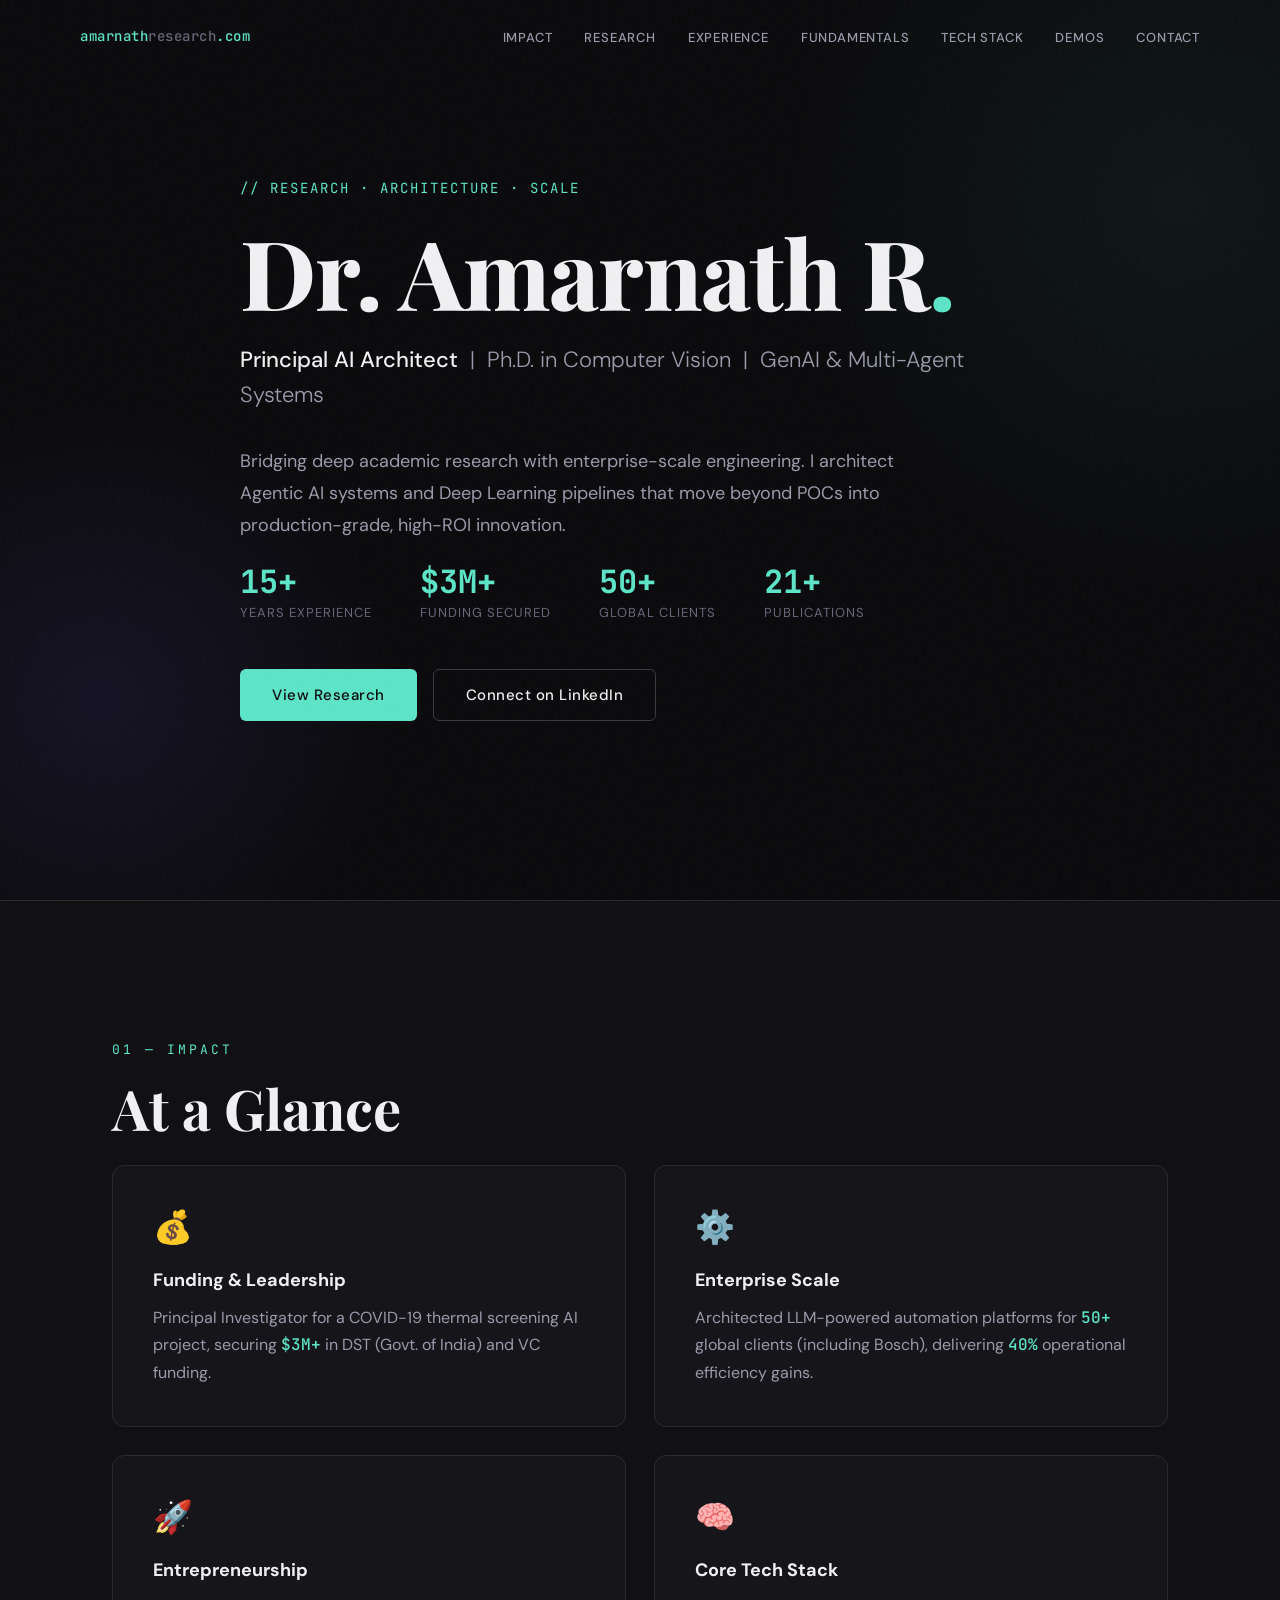
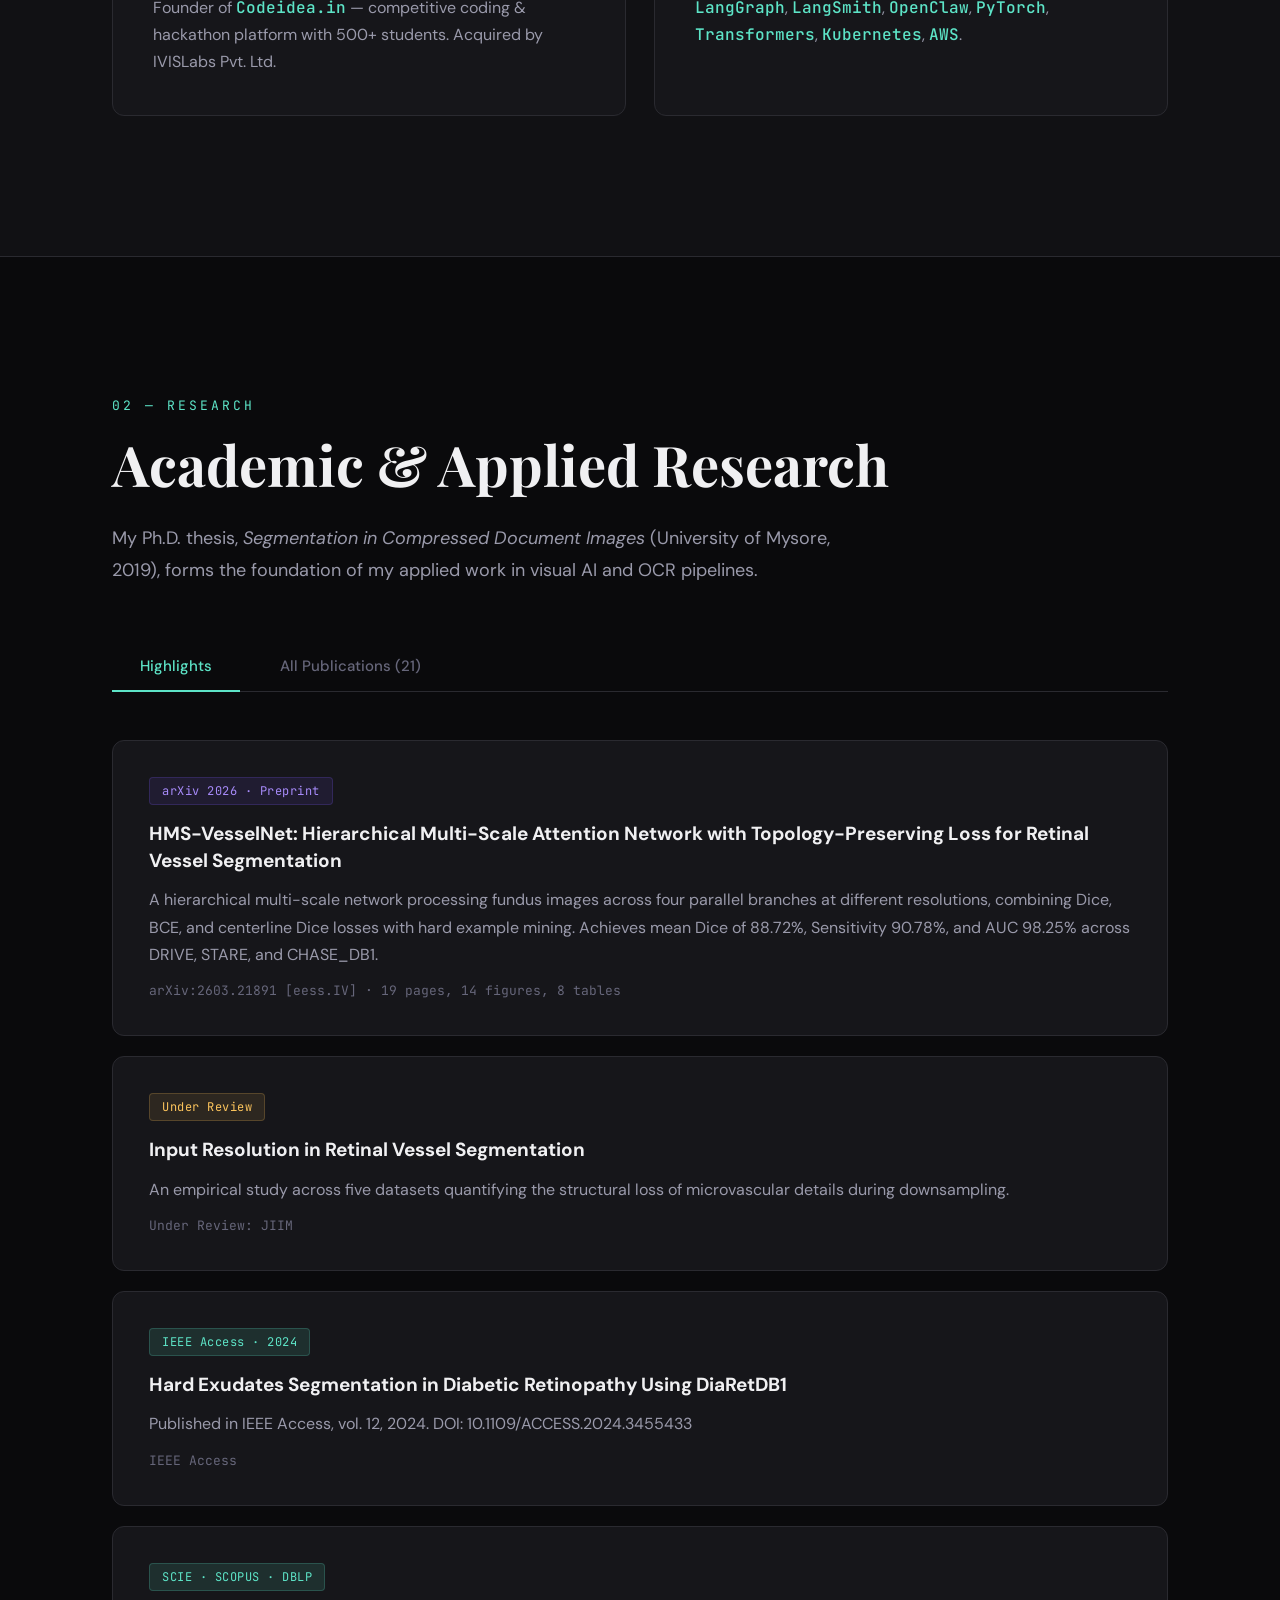
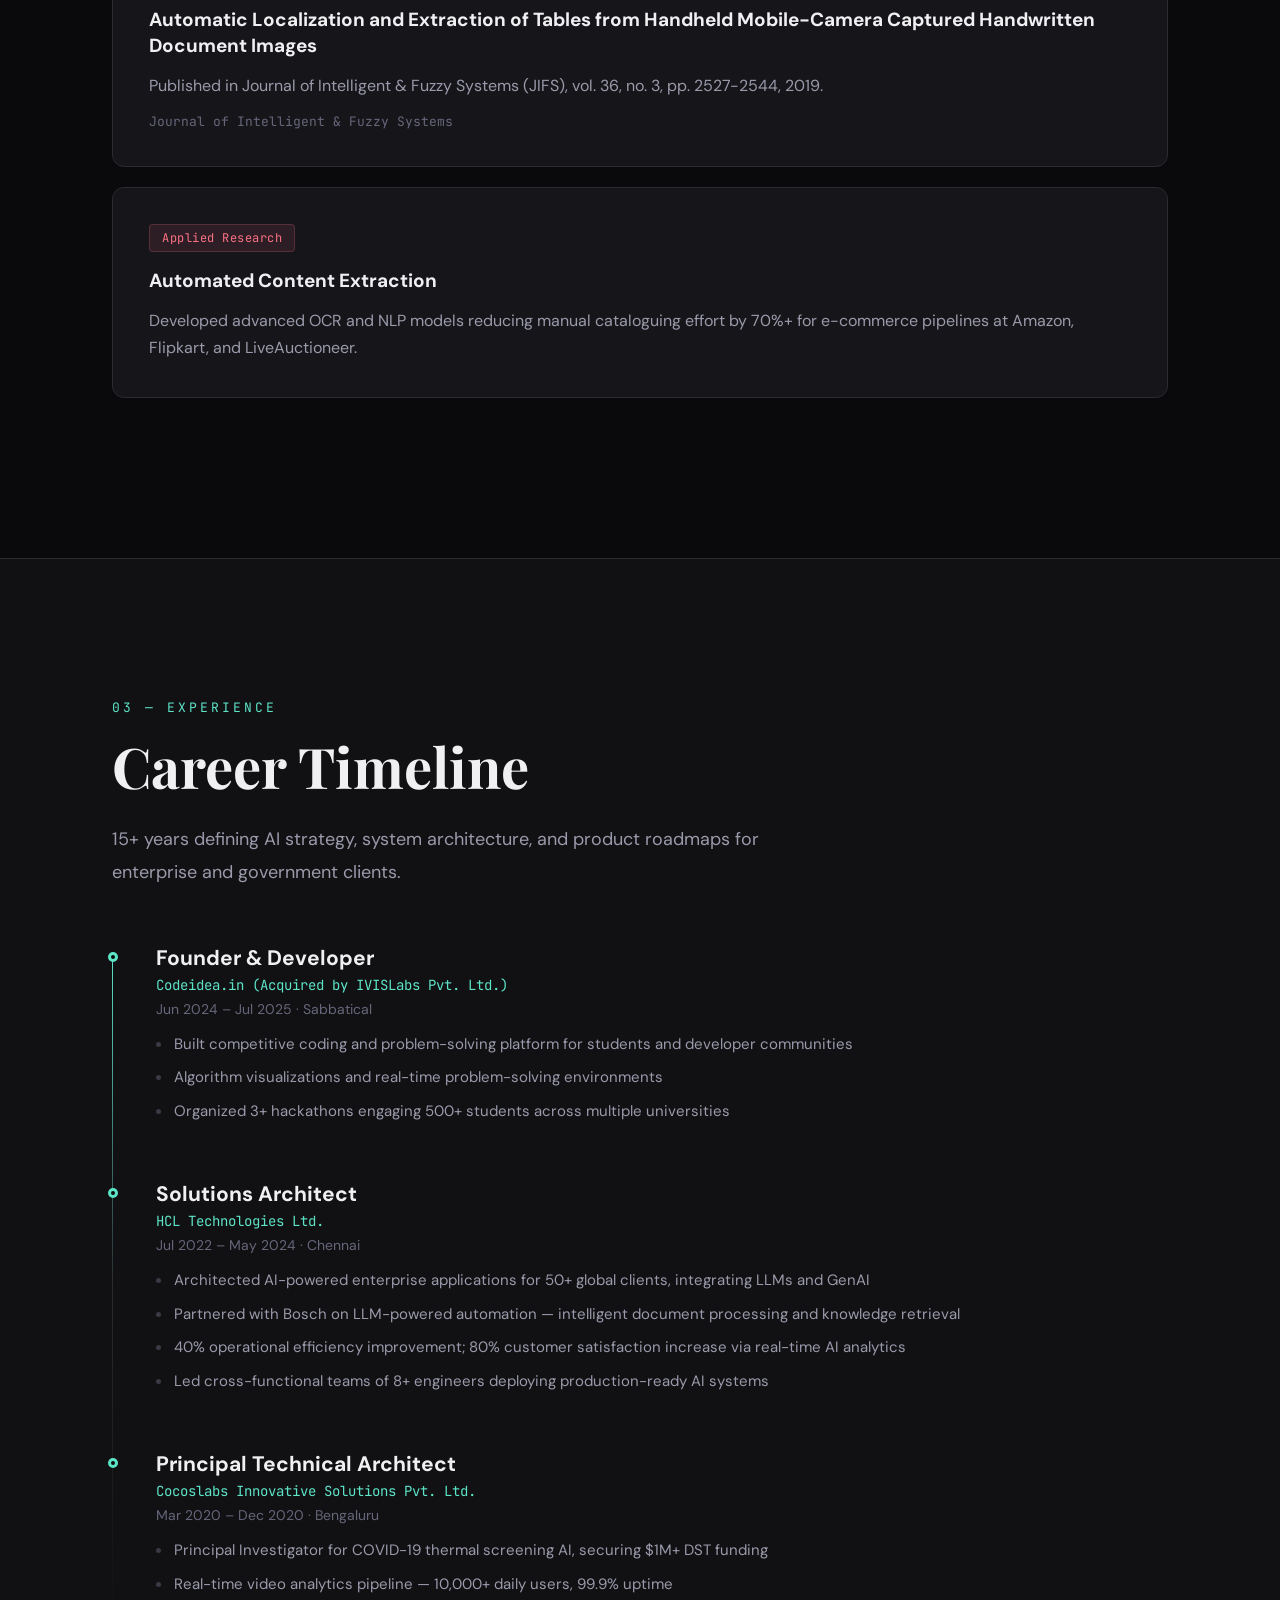
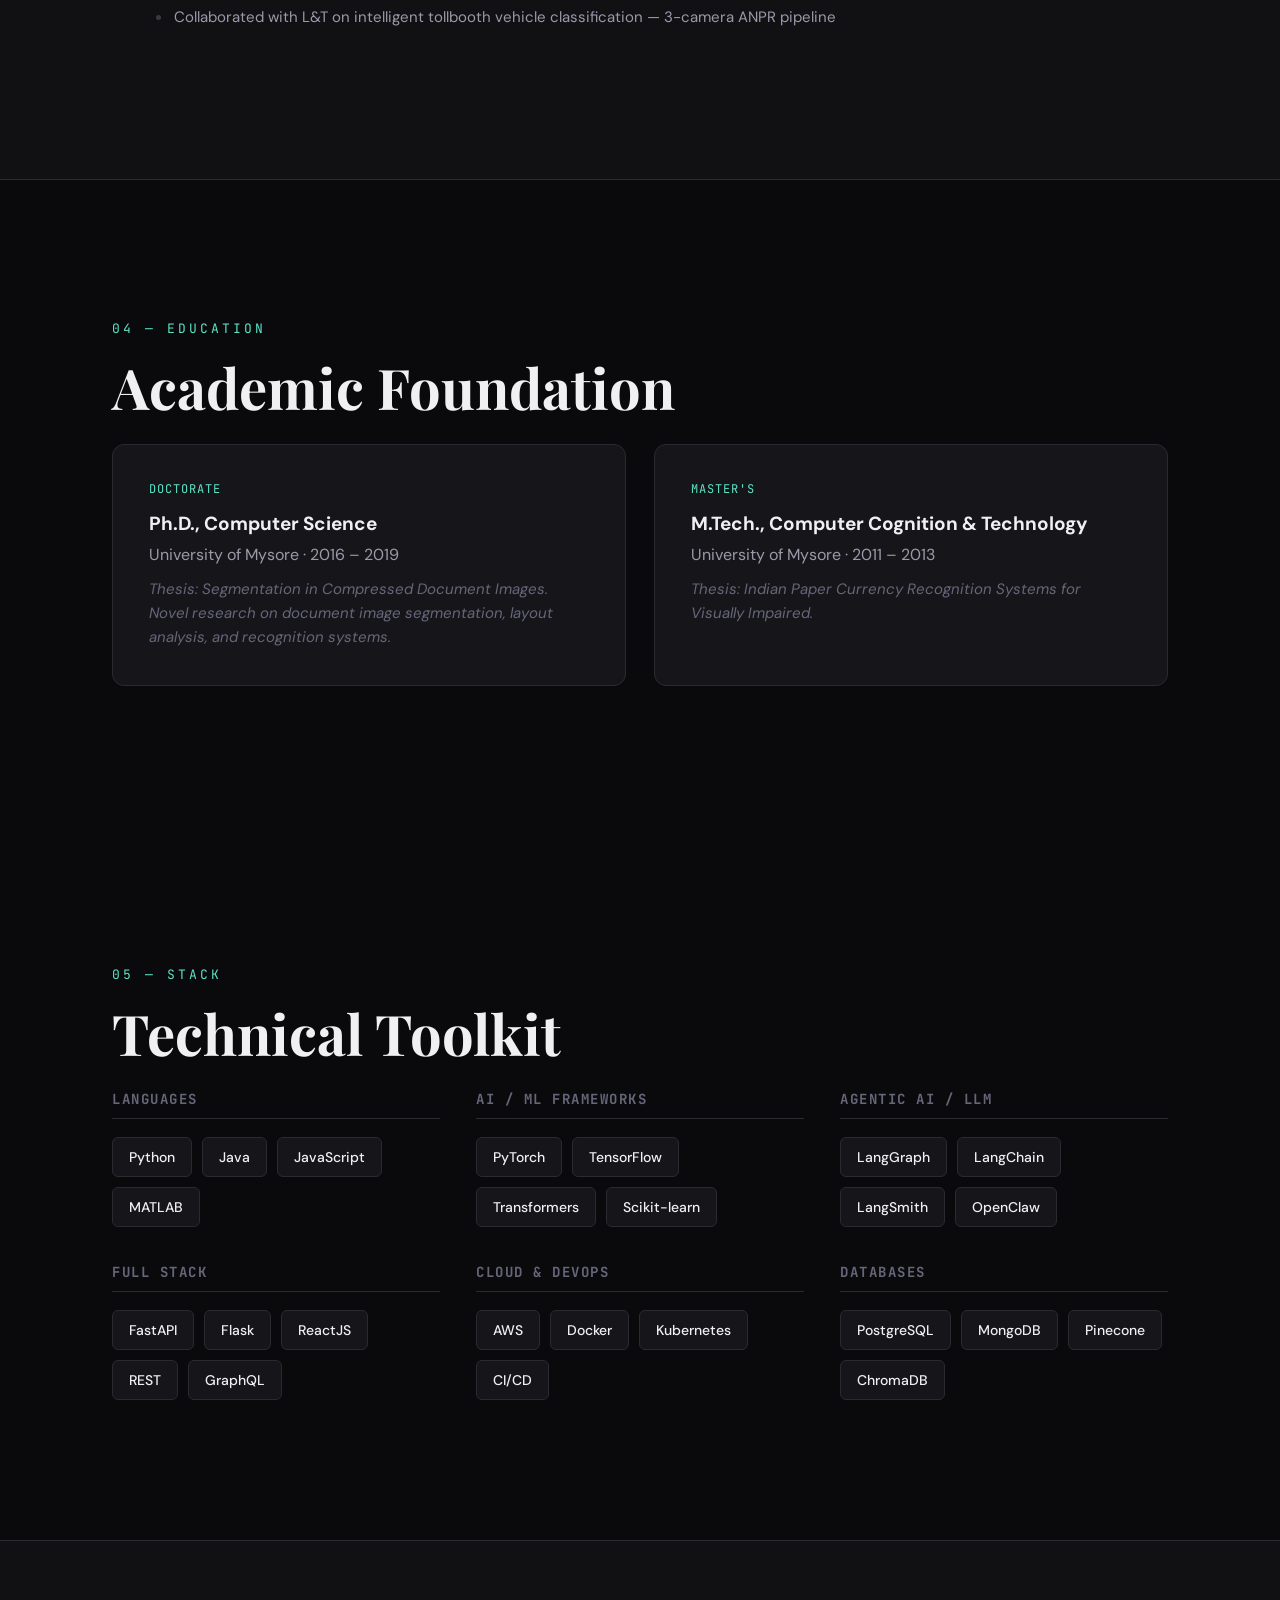
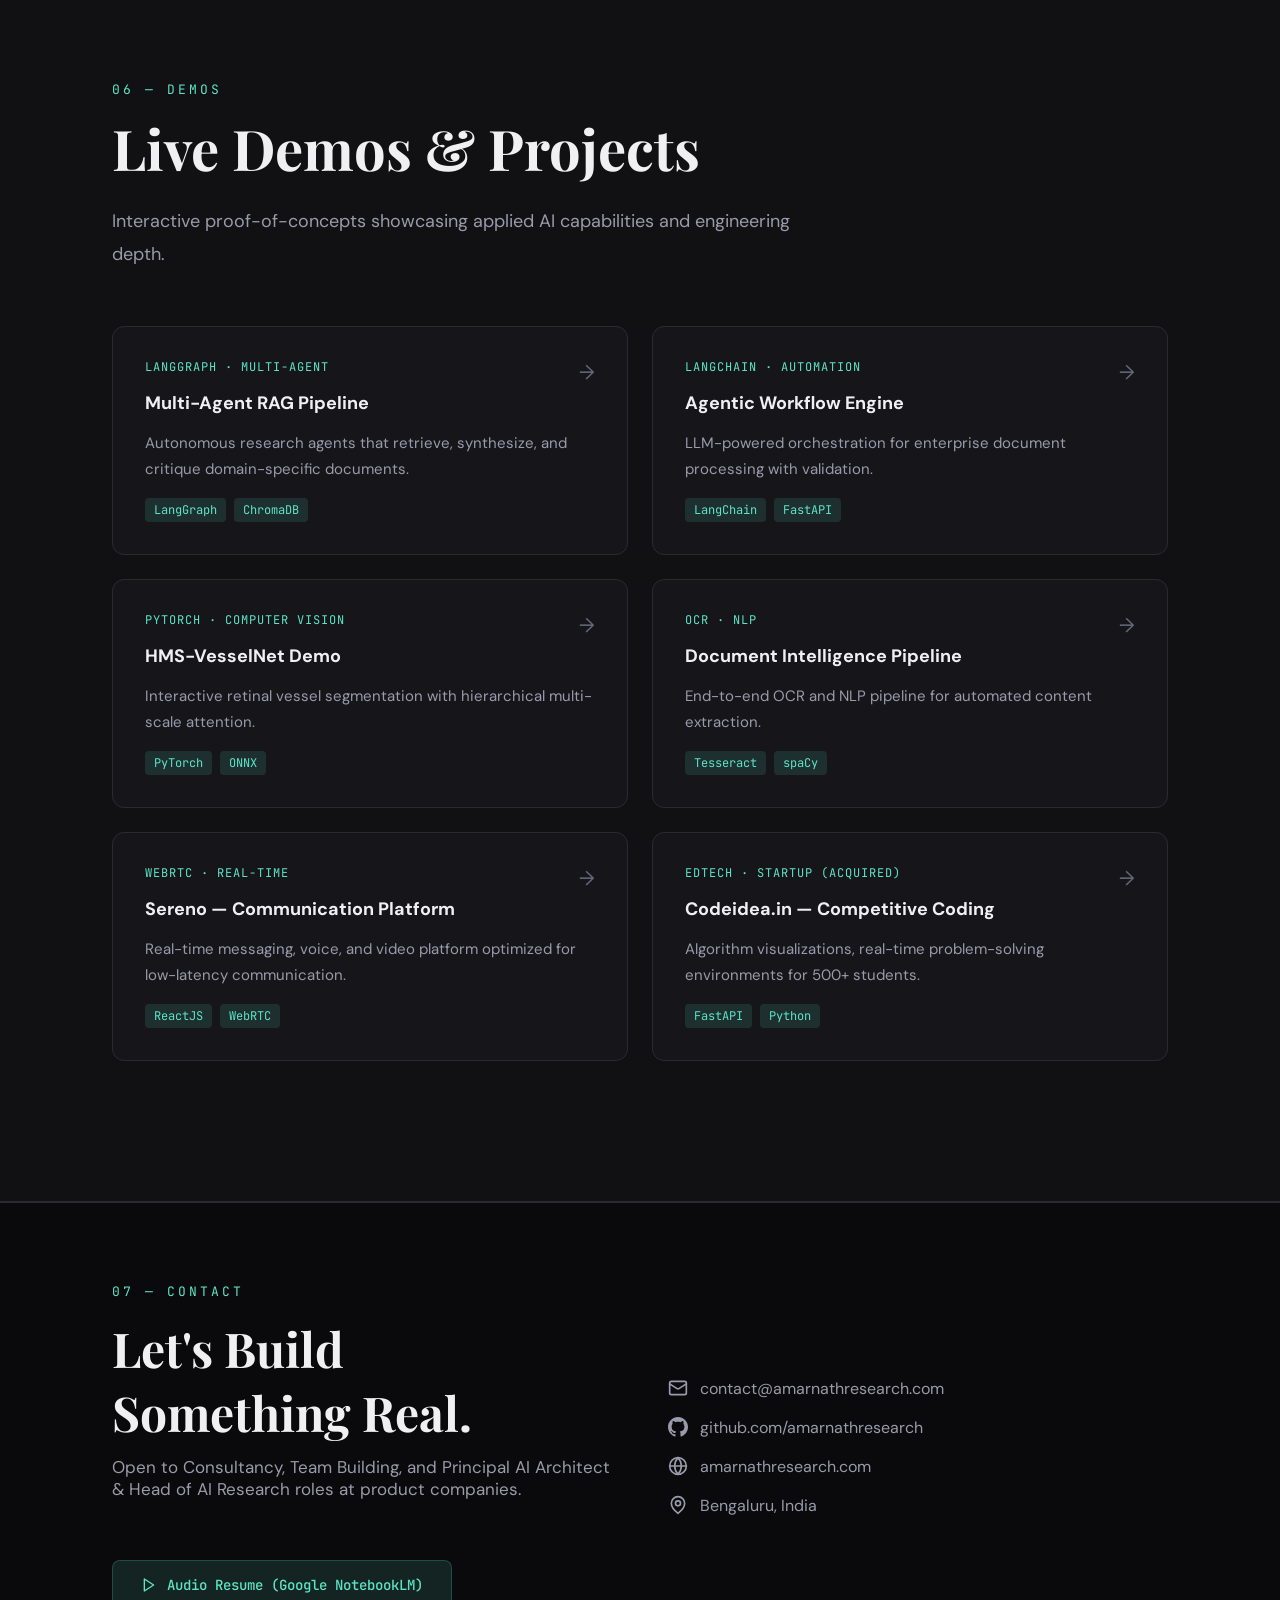
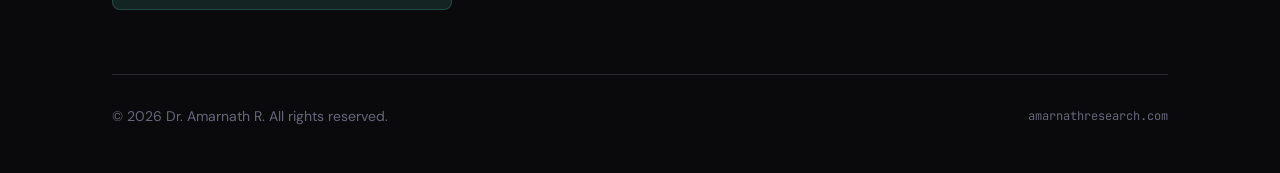
==== index.html @ 8cef5d97 "changed" ====
<!DOCTYPE html>
<html lang="en">
<head>
<meta charset="UTF-8">
<meta name="viewport" content="width=device-width, initial-scale=1.0">
<title>Dr. Amarnath R. — Principal AI Architect</title>
<meta name="description" content="Principal AI Architect | Ph.D. in Computer Vision | GenAI & Multi-Agent Systems. 15+ years bridging deep academic research with enterprise-scale engineering.">
<link rel="preconnect" href="https://fonts.googleapis.com">
<link rel="preconnect" href="https://fonts.gstatic.com" crossorigin>
<link href="https://fonts.googleapis.com/css2?family=DM+Sans:ital,opsz,wght@0,9..40,300;0,9..40,400;0,9..40,500;0,9..40,700;1,9..40,300&family=JetBrains+Mono:wght@400;500&family=Playfair+Display:wght@700;800&display=swap" rel="stylesheet">
<style>
*, *::before, *::after { margin: 0; padding: 0; box-sizing: border-box; }

:root {
  --bg-primary: #0a0a0c;
  --bg-secondary: #111114;
  --bg-card: #16161a;
  --bg-card-hover: #1c1c21;
  --border: #2a2a30;
  --border-accent: #3a3a44;
  --text-primary: #f0f0f2;
  --text-secondary: #9a9aab;
  --text-muted: #66667a;
  --accent: #5de4c7;
  --accent-dim: rgba(93, 228, 199, 0.12);
  --accent-glow: rgba(93, 228, 199, 0.06);
  --accent-secondary: #7c5cfc;
  --accent-secondary-dim: rgba(124, 92, 252, 0.1);
  --accent-warm: #fcc45c;
  --accent-warm-dim: rgba(252, 196, 92, 0.1);
  --accent-rose: #fb7185;
  --accent-rose-dim: rgba(251, 113, 133, 0.1);
  --font-display: 'Playfair Display', Georgia, serif;
  --font-body: 'DM Sans', sans-serif;
  --font-mono: 'JetBrains Mono', monospace;
  --section-gap: 140px;
  --container: 1120px;
}

html {
  scroll-behavior: smooth;
  background: var(--bg-primary);
  color: var(--text-primary);
  font-family: var(--font-body);
  -webkit-font-smoothing: antialiased;
  -moz-osx-font-smoothing: grayscale;
}

body { background: var(--bg-primary); overflow-x: hidden; }

::selection { background: var(--accent); color: var(--bg-primary); }

a { color: inherit; text-decoration: none; }
img { max-width: 100%; display: block; }

.container {
  max-width: var(--container);
  margin: 0 auto;
  padding: 0 32px;
}

/* Grain */
body::after {
  content: '';
  position: fixed;
  inset: 0;
  background-image: url("data:image/svg+xml,%3Csvg viewBox='0 0 256 256' xmlns='http://www.w3.org/2000/svg'%3E%3Cfilter id='noise'%3E%3CfeTurbulence type='fractalNoise' baseFrequency='0.9' numOctaves='4' stitchTiles='stitch'/%3E%3C/filter%3E%3Crect width='100%25' height='100%25' filter='url(%23noise)' opacity='0.025'/%3E%3C/svg%3E");
  pointer-events: none;
  z-index: 9999;
}

/* ========== NAVBAR ========== */
.navbar {
  position: fixed; top: 0; left: 0; right: 0; z-index: 1000;
  padding: 0 32px;
  transition: background 0.4s, border-color 0.4s, backdrop-filter 0.4s;
  border-bottom: 1px solid transparent;
}
.navbar.scrolled {
  background: rgba(10, 10, 12, 0.85);
  backdrop-filter: blur(20px) saturate(1.6);
  -webkit-backdrop-filter: blur(20px) saturate(1.6);
  border-bottom-color: var(--border);
}
.navbar-inner {
  max-width: var(--container); margin: 0 auto;
  display: flex; align-items: center; justify-content: space-between; height: 72px;
}
.nav-logo { font-family: var(--font-mono); font-size: 14px; font-weight: 500; color: var(--accent); letter-spacing: 0.5px; }
.nav-logo span { color: var(--text-muted); }
.nav-links { display: flex; gap: 32px; list-style: none; }
.nav-links a {
  font-size: 13px; font-weight: 500; letter-spacing: 0.8px; text-transform: uppercase;
  color: var(--text-secondary); transition: color 0.3s; position: relative;
}
.nav-links a::after {
  content: ''; position: absolute; bottom: -4px; left: 0;
  width: 0; height: 1px; background: var(--accent); transition: width 0.3s;
}
.nav-links a:hover { color: var(--text-primary); }
.nav-links a:hover::after { width: 100%; }
.nav-hamburger {
  display: none; flex-direction: column; gap: 5px; cursor: pointer;
  padding: 8px; background: none; border: none;
}
.nav-hamburger span { width: 22px; height: 1.5px; background: var(--text-secondary); transition: all 0.3s; }

/* ========== HERO ========== */
.hero { min-height: 100vh; display: flex; align-items: center; position: relative; overflow: hidden; }
.hero::before {
  content: ''; position: absolute; top: -200px; right: -300px;
  width: 800px; height: 800px;
  background: radial-gradient(circle, var(--accent-glow) 0%, transparent 70%);
  pointer-events: none;
}
.hero::after {
  content: ''; position: absolute; bottom: -100px; left: -200px;
  width: 600px; height: 600px;
  background: radial-gradient(circle, var(--accent-secondary-dim) 0%, transparent 70%);
  pointer-events: none;
}
.hero-content { position: relative; z-index: 1; max-width: 800px; }
.hero-eyebrow {
  font-family: var(--font-mono); font-size: 14px; color: var(--accent);
  letter-spacing: 2px; text-transform: uppercase; margin-bottom: 24px;
  opacity: 0; animation: fadeUp 0.8s 0.2s forwards;
}
.hero-name {
  font-family: var(--font-display); font-size: clamp(56px, 8vw, 96px);
  font-weight: 800; line-height: 1.05; letter-spacing: -1px; margin-bottom: 20px;
  opacity: 0; animation: fadeUp 0.8s 0.4s forwards;
}
.hero-name .accent-dot { color: var(--accent); }
.hero-title {
  font-size: clamp(18px, 2.2vw, 22px); font-weight: 300;
  color: var(--text-secondary); margin-bottom: 32px; line-height: 1.6;
  opacity: 0; animation: fadeUp 0.8s 0.6s forwards;
}
.hero-title strong { color: var(--text-primary); font-weight: 500; }
.hero-desc {
  font-size: 18px; line-height: 1.8; color: var(--text-secondary);
  max-width: 680px; margin-bottom: 24px;
  opacity: 0; animation: fadeUp 0.8s 0.8s forwards;
}
.hero-stats {
  display: flex; gap: 48px; margin-bottom: 48px; flex-wrap: wrap;
  opacity: 0; animation: fadeUp 0.8s 0.9s forwards;
}
.hero-stat-num {
  font-family: var(--font-mono); font-size: 32px; font-weight: 700;
  color: var(--accent); line-height: 1;
}
.hero-stat-label { font-size: 13px; color: var(--text-muted); margin-top: 6px; text-transform: uppercase; letter-spacing: 1px; }
.hero-actions {
  display: flex; gap: 16px; flex-wrap: wrap;
  opacity: 0; animation: fadeUp 0.8s 1s forwards;
}

/* Buttons */
.btn {
  display: inline-flex; align-items: center; gap: 8px;
  padding: 15px 32px; font-family: var(--font-body);
  font-size: 15px; font-weight: 500; letter-spacing: 0.5px;
  border-radius: 6px; transition: all 0.3s; cursor: pointer; border: none;
}
.btn-primary { background: var(--accent); color: var(--bg-primary); }
.btn-primary:hover { background: #4dd4b7; box-shadow: 0 0 30px var(--accent-dim); transform: translateY(-1px); }
.btn-outline { background: transparent; color: var(--text-primary); border: 1px solid var(--border-accent); }
.btn-outline:hover { border-color: var(--accent); color: var(--accent); transform: translateY(-1px); }

/* ========== SECTION COMMON ========== */
section { padding: var(--section-gap) 0; }
.section-label {
  font-family: var(--font-mono); font-size: 13px; color: var(--accent);
  letter-spacing: 3px; text-transform: uppercase; margin-bottom: 16px;
}
.section-heading {
  font-family: var(--font-display); font-size: clamp(36px, 4.5vw, 56px);
  font-weight: 700; line-height: 1.2; margin-bottom: 24px;
}
.section-intro {
  font-size: 18px; line-height: 1.8; color: var(--text-secondary);
  max-width: 720px; margin-bottom: 56px;
}
.section-alt {
  background: var(--bg-secondary);
  border-top: 1px solid var(--border);
  border-bottom: 1px solid var(--border);
}

/* ========== IMPACT GRID ========== */
.impact-grid { display: grid; grid-template-columns: repeat(2, 1fr); gap: 28px; }
.impact-card {
  padding: 40px; background: var(--bg-card); border: 1px solid var(--border);
  border-radius: 12px; transition: all 0.4s; position: relative; overflow: hidden;
}
.impact-card::before {
  content: ''; position: absolute; top: 0; left: 0; right: 0; height: 1px;
  background: linear-gradient(90deg, transparent, var(--accent), transparent);
  opacity: 0; transition: opacity 0.4s;
}
.impact-card:hover { border-color: var(--border-accent); background: var(--bg-card-hover); transform: translateY(-2px); }
.impact-card:hover::before { opacity: 1; }
.impact-icon { font-size: 32px; margin-bottom: 20px; display: block; }
.impact-card h3 { font-size: 18px; font-weight: 700; margin-bottom: 12px; }
.impact-card p { font-size: 16px; line-height: 1.7; color: var(--text-secondary); }
.metric { font-family: var(--font-mono); color: var(--accent); font-weight: 500; }

/* ========== RESEARCH ========== */
.research-tabs {
  display: flex; gap: 12px; margin-bottom: 48px;
  border-bottom: 1px solid var(--border); padding-bottom: 0;
}
.research-tab {
  padding: 14px 28px; font-size: 15px; font-weight: 500; color: var(--text-muted);
  cursor: pointer; border: none; background: none; font-family: var(--font-body);
  border-bottom: 2px solid transparent; transition: all 0.3s; margin-bottom: -1px;
}
.research-tab:hover { color: var(--text-secondary); }
.research-tab.active { color: var(--accent); border-bottom-color: var(--accent); }
.research-panel { display: none; }
.research-panel.active { display: block; }
.research-item {
  padding: 36px; border: 1px solid var(--border); border-radius: 12px;
  margin-bottom: 20px; background: var(--bg-card); transition: all 0.3s;
}
.research-item:hover { border-color: var(--border-accent); background: var(--bg-card-hover); }
.tag {
  display: inline-block; font-family: var(--font-mono); font-size: 12px;
  padding: 5px 12px; border-radius: 4px; margin-bottom: 16px; letter-spacing: 0.5px;
}
.tag-review { background: var(--accent-warm-dim); color: var(--accent-warm); border: 1px solid rgba(252,196,92,0.2); }
.tag-published { background: var(--accent-dim); color: var(--accent); border: 1px solid rgba(93,228,199,0.2); }
.tag-preprint { background: var(--accent-secondary-dim); color: #a78bfa; border: 1px solid rgba(124,92,252,0.2); }
.tag-applied { background: var(--accent-rose-dim); color: var(--accent-rose); border: 1px solid rgba(251,113,133,0.2); }
.research-item h3 { font-size: 19px; font-weight: 700; margin-bottom: 12px; line-height: 1.4; }
.research-item p { font-size: 16px; line-height: 1.7; color: var(--text-secondary); }
.research-item .venue { font-family: var(--font-mono); font-size: 13px; color: var(--text-muted); margin-top: 14px; }
.pub-list { list-style: none; }
.pub-list li { padding: 22px 0; border-bottom: 1px solid var(--border); font-size: 15px; line-height: 1.8; color: var(--text-secondary); }
.pub-list li:last-child { border-bottom: none; }
.pub-year { font-family: var(--font-mono); font-size: 13px; color: var(--accent); margin-right: 12px; display: inline-block; min-width: 40px; }
.pub-title { color: var(--text-primary); font-weight: 500; }

/* ========== EXPERIENCE TIMELINE ========== */
.exp-timeline { position: relative; padding-left: 44px; }
.exp-timeline::before {
  content: ''; position: absolute; left: 0; top: 8px; bottom: 8px;
  width: 1px; background: linear-gradient(180deg, var(--accent), var(--border), transparent);
}
.exp-item { position: relative; margin-bottom: 56px; }
.exp-item:last-child { margin-bottom: 0; }
.exp-item::before {
  content: ''; position: absolute; left: -48px; top: 8px;
  width: 10px; height: 10px; border-radius: 50%;
  background: var(--bg-primary); border: 3px solid var(--accent);
}
.exp-item h3 { font-size: 21px; font-weight: 700; margin-bottom: 4px; }
.exp-company { font-family: var(--font-mono); font-size: 14px; color: var(--accent); margin-bottom: 6px; }
.exp-period { font-size: 14px; color: var(--text-muted); margin-bottom: 14px; }
.exp-item p { font-size: 16px; line-height: 1.75; color: var(--text-secondary); max-width: 680px; }
.exp-bullets { list-style: none; margin-top: 12px; }
.exp-bullets li {
  font-size: 15px; line-height: 1.7; color: var(--text-secondary);
  padding-left: 18px; position: relative; margin-bottom: 8px;
}
.exp-bullets li::before {
  content: ''; position: absolute; left: 0; top: 10px;
  width: 5px; height: 5px; border-radius: 50%; background: var(--border-accent);
}

/* ========== EDUCATION ========== */
.edu-grid { display: grid; grid-template-columns: repeat(2, 1fr); gap: 28px; }
.edu-card {
  padding: 36px; border: 1px solid var(--border); border-radius: 12px;
  background: var(--bg-card); transition: all 0.3s; position: relative;
}
.edu-card:hover { border-color: var(--border-accent); background: var(--bg-card-hover); }
.edu-degree { font-size: 12px; font-family: var(--font-mono); color: var(--accent); letter-spacing: 1px; text-transform: uppercase; margin-bottom: 14px; }
.edu-card h3 { font-size: 19px; font-weight: 700; margin-bottom: 8px; }
.edu-card .edu-inst { font-size: 16px; color: var(--text-secondary); margin-bottom: 12px; }
.edu-card .edu-thesis { font-size: 15px; color: var(--text-muted); font-style: italic; line-height: 1.6; }

/* ========== CS FUNDAMENTALS ========== */
.fund-category-title {
  font-size: 15px; font-family: var(--font-mono); color: var(--accent);
  letter-spacing: 1.5px; text-transform: uppercase; margin-bottom: 24px; margin-top: 56px;
}
.fund-category-title:first-of-type { margin-top: 0; }

.fund-grid {
  display: grid; grid-template-columns: repeat(auto-fill, minmax(340px, 1fr)); gap: 20px;
}

.fund-card {
  padding: 28px; border: 1px solid var(--border); border-radius: 12px;
  background: var(--bg-card); transition: all 0.4s;
  display: flex; flex-direction: column; gap: 10px; position: relative; overflow: hidden;
}
.fund-card::after {
  content: '\2192'; position: absolute; top: 28px; right: 28px;
  font-size: 18px; color: var(--text-muted); transition: all 0.3s;
}
.fund-card:hover { border-color: var(--accent); background: var(--bg-card-hover); transform: translateY(-2px); box-shadow: 0 6px 24px rgba(93,228,199,0.06); }
.fund-card:hover::after { color: var(--accent); transform: translateX(4px); }
.fund-card .fund-icon { font-size: 22px; }
.fund-card h3 { font-size: 16px; font-weight: 700; padding-right: 24px; }
.fund-card p { font-size: 14px; line-height: 1.6; color: var(--text-muted); }
.fund-tags { display: flex; gap: 6px; flex-wrap: wrap; margin-top: auto; }
.fund-tags span {
  font-family: var(--font-mono); font-size: 11px; padding: 4px 9px;
  border-radius: 4px; letter-spacing: 0.3px;
}
.ftag-dsa { background: var(--accent-dim); color: var(--accent); }
.ftag-sys { background: var(--accent-secondary-dim); color: #a78bfa; }
.ftag-os { background: var(--accent-warm-dim); color: var(--accent-warm); }
.ftag-dp { background: var(--accent-rose-dim); color: var(--accent-rose); }

/* ========== TECH STACK ========== */
.stack-section-grid { display: grid; grid-template-columns: repeat(auto-fill, minmax(300px, 1fr)); gap: 36px; }
.stack-category h3 {
  font-size: 14px; font-family: var(--font-mono); color: var(--text-muted);
  letter-spacing: 1.5px; text-transform: uppercase; margin-bottom: 18px;
  padding-bottom: 10px; border-bottom: 1px solid var(--border);
}
.stack-items { display: flex; flex-wrap: wrap; gap: 10px; }
.stack-chip {
  padding: 10px 16px; font-size: 14px; font-weight: 500;
  border: 1px solid var(--border); border-radius: 6px;
  background: var(--bg-card); transition: all 0.3s; white-space: nowrap;
}
.stack-chip:hover { border-color: var(--accent); color: var(--accent); background: var(--bg-card-hover); }

/* ========== DEMOS ========== */
.demos-grid {
  display: grid; grid-template-columns: repeat(auto-fill, minmax(350px, 1fr)); gap: 24px;
}
.demo-card {
  padding: 32px; border: 1px solid var(--border); border-radius: 12px;
  background: var(--bg-card); transition: all 0.4s;
  display: flex; flex-direction: column; gap: 16px; position: relative; overflow: hidden;
}
.demo-card::after {
  content: '\2192'; position: absolute; top: 32px; right: 32px;
  font-size: 20px; color: var(--text-muted); transition: all 0.3s;
}
.demo-card:hover { border-color: var(--accent); background: var(--bg-card-hover); transform: translateY(-3px); box-shadow: 0 8px 32px rgba(93,228,199,0.08); }
.demo-card:hover::after { color: var(--accent); transform: translateX(4px); }
.demo-tag { font-family: var(--font-mono); font-size: 12px; color: var(--accent); letter-spacing: 1px; text-transform: uppercase; }
.demo-card h3 { font-size: 18px; font-weight: 700; }
.demo-card p { font-size: 15px; line-height: 1.7; color: var(--text-secondary); }
.demo-stack { display: flex; gap: 8px; flex-wrap: wrap; margin-top: auto; }
.demo-stack span { font-family: var(--font-mono); font-size: 12px; padding: 4px 9px; border-radius: 4px; background: var(--accent-dim); color: var(--accent); }

/* ========== FOOTER ========== */
.footer { border-top: 1px solid var(--border); padding: 80px 0 48px; }
.footer-grid { display: grid; grid-template-columns: 1fr 1fr; gap: 56px; margin-bottom: 64px; }
.footer-heading { font-family: var(--font-display); font-size: clamp(32px, 4vw, 48px); font-weight: 700; margin-bottom: 12px; }
.footer-sub { color: var(--text-secondary); font-size: 17px; margin-bottom: 32px; }
.footer-links { display: flex; flex-direction: column; gap: 18px; }
.footer-link { display: inline-flex; align-items: center; gap: 12px; font-size: 16px; color: var(--text-secondary); transition: color 0.3s; }
.footer-link:hover { color: var(--accent); }
.footer-link svg { width: 20px; height: 20px; flex-shrink: 0; }
.audio-btn {
  display: inline-flex; align-items: center; gap: 10px;
  padding: 15px 28px; background: var(--accent-dim);
  border: 1px solid rgba(93,228,199,0.2); border-radius: 8px;
  color: var(--accent); font-family: var(--font-mono);
  font-size: 14px; font-weight: 500; transition: all 0.3s; cursor: pointer; margin-top: 28px;
}
.audio-btn:hover { background: rgba(93,228,199,0.18); border-color: var(--accent); transform: translateY(-1px); }
.footer-bottom {
  display: flex; justify-content: space-between; align-items: center;
  padding-top: 32px; border-top: 1px solid var(--border);
  font-size: 14px; color: var(--text-muted);
}

/* ========== ANIMATIONS ========== */
@keyframes fadeUp { from { opacity: 0; transform: translateY(24px); } to { opacity: 1; transform: translateY(0); } }
.reveal { opacity: 0; transform: translateY(30px); transition: opacity 0.7s, transform 0.7s; }
.reveal.visible { opacity: 1; transform: translateY(0); }

/* ========== RESPONSIVE ========== */
@media (max-width: 1000px) {
  :root { --section-gap: 100px; --container: 95vw; }
  .nav-links { display: none; }
  .nav-hamburger { display: flex; }
  .nav-links.open {
    display: flex; flex-direction: column;
    position: absolute; top: 72px; left: 0; right: 0;
    background: rgba(10,10,12,0.97); backdrop-filter: blur(20px);
    padding: 28px 32px; gap: 20px; border-bottom: 1px solid var(--border);
  }
  .impact-grid, .edu-grid, .footer-grid { grid-template-columns: 1fr; }
  .demos-grid { grid-template-columns: repeat(auto-fill, minmax(320px, 1fr)); }
  .fund-grid { grid-template-columns: repeat(auto-fill, minmax(300px, 1fr)); }
  .stack-section-grid { grid-template-columns: repeat(auto-fill, minmax(280px, 1fr)); }
  .hero-stats { gap: 32px; }
}
@media (max-width: 680px) {
  :root { --section-gap: 80px; }
  .container { padding: 0 20px; }
  .navbar { padding: 0 20px; }
  .navbar-inner { padding: 0; }
  .impact-card, .research-item, .edu-card, .fund-card, .demo-card { padding: 28px 24px; }
  .exp-timeline { padding-left: 32px; }
  .exp-item::before { left: -36px; }
  .research-tabs { overflow-x: auto; gap: 0; scroll-behavior: smooth; }
  .research-tab { padding: 12px 16px; white-space: nowrap; font-size: 14px; }
  .stack-section-grid { grid-template-columns: 1fr; }
  .fund-grid { grid-template-columns: 1fr; }
  .demos-grid { grid-template-columns: 1fr; }
  .footer-grid { gap: 32px; }
  .exp-item h3 { font-size: 18px; }
  .hero-stat-num { font-size: 28px; }
  .hero-stats { gap: 24px; }
}
</style>
</head>
<body>

<!-- NAVBAR -->
<nav class="navbar" id="navbar">
  <div class="navbar-inner">
    <a href="#" class="nav-logo">amarnath<span>research</span>.com</a>
    <ul class="nav-links" id="navLinks">
      <li><a href="#impact" onclick="closeMenu()">Impact</a></li>
      <li><a href="#research" onclick="closeMenu()">Research</a></li>
      <li><a href="#experience" onclick="closeMenu()">Experience</a></li>
      <li><a href="#fundamentals" onclick="closeMenu()">Fundamentals</a></li>
      <li><a href="#techstack" onclick="closeMenu()">Tech Stack</a></li>
      <li><a href="#demos" onclick="closeMenu()">Demos</a></li>
      <li><a href="#contact" onclick="closeMenu()">Contact</a></li>
    </ul>
    <button class="nav-hamburger" id="hamburger" aria-label="Menu">
      <span></span><span></span><span></span>
    </button>
  </div>
</nav>

<!-- HERO -->
<section class="hero" id="hero">
  <div class="container">
    <div class="hero-content">
      <div class="hero-eyebrow">// Research &middot; Architecture &middot; Scale</div>
      <h1 class="hero-name">Dr. Amarnath R<span class="accent-dot">.</span></h1>
      <p class="hero-title"><strong>Principal AI Architect</strong> &nbsp;|&nbsp; Ph.D. in Computer Vision &nbsp;|&nbsp; GenAI &amp; Multi-Agent Systems</p>
      <p class="hero-desc">Bridging deep academic research with enterprise-scale engineering. I architect Agentic AI systems and Deep Learning pipelines that move beyond POCs into production-grade, high-ROI innovation.</p>
      <div class="hero-stats">
        <div><div class="hero-stat-num">15+</div><div class="hero-stat-label">Years Experience</div></div>
        <div><div class="hero-stat-num">$3M+</div><div class="hero-stat-label">Funding Secured</div></div>
        <div><div class="hero-stat-num">50+</div><div class="hero-stat-label">Global Clients</div></div>
        <div><div class="hero-stat-num">21+</div><div class="hero-stat-label">Publications</div></div>
      </div>
      <div class="hero-actions">
        <a href="#research" class="btn btn-primary">View Research</a>
        <a href="https://www.linkedin.com/in/amarnathresearch/" target="_blank" rel="noopener" class="btn btn-outline">Connect on LinkedIn</a>
      </div>
    </div>
  </div>
</section>

<!-- AT A GLANCE -->
<section class="section-alt" id="impact">
  <div class="container">
    <div class="reveal">
      <div class="section-label">01 &mdash; Impact</div>
      <h2 class="section-heading">At a Glance</h2>
    </div>
    <div class="impact-grid">
      <div class="impact-card reveal">
        <span class="impact-icon">&#x1F4B0;</span>
        <h3>Funding &amp; Leadership</h3>
        <p>Principal Investigator for a COVID-19 thermal screening AI project, securing <span class="metric">$3M+</span> in DST (Govt. of India) and VC funding.</p>
      </div>
      <div class="impact-card reveal">
        <span class="impact-icon">&#x2699;&#xFE0F;</span>
        <h3>Enterprise Scale</h3>
        <p>Architected LLM-powered automation platforms for <span class="metric">50+</span> global clients (including Bosch), delivering <span class="metric">40%</span> operational efficiency gains.</p>
      </div>
      <div class="impact-card reveal">
        <span class="impact-icon">&#x1F680;</span>
        <h3>Entrepreneurship</h3>
        <p>Founder of <span class="metric">Codeidea.in</span> &mdash; competitive coding &amp; hackathon platform with 500+ students. Acquired by IVISLabs Pvt. Ltd.</p>
      </div>
      <div class="impact-card reveal">
        <span class="impact-icon">&#x1F9E0;</span>
        <h3>Core Tech Stack</h3>
        <p><span class="metric">LangGraph</span>, <span class="metric">LangSmith</span>, <span class="metric">OpenClaw</span>, <span class="metric">PyTorch</span>, <span class="metric">Transformers</span>, <span class="metric">Kubernetes</span>, <span class="metric">AWS</span>.</p>
      </div>
    </div>
  </div>
</section>

<!-- RESEARCH -->
<section id="research">
  <div class="container">
    <div class="reveal">
      <div class="section-label">02 &mdash; Research</div>
      <h2 class="section-heading">Academic &amp; Applied Research</h2>
      <p class="section-intro">My Ph.D. thesis, <em>Segmentation in Compressed Document Images</em> (University of Mysore, 2019), forms the foundation of my applied work in visual AI and OCR pipelines.</p>
    </div>

    <div class="research-tabs reveal">
      <button class="research-tab active" data-tab="highlights">Highlights</button>
      <button class="research-tab" data-tab="publications">All Publications (21)</button>
    </div>

    <div class="research-panel active" id="tab-highlights">
      <div class="research-item reveal">
        <span class="tag tag-preprint">arXiv 2026 &middot; Preprint</span>
        <h3>HMS-VesselNet: Hierarchical Multi-Scale Attention Network with Topology-Preserving Loss for Retinal Vessel Segmentation</h3>
        <p>A hierarchical multi-scale network processing fundus images across four parallel branches at different resolutions, combining Dice, BCE, and centerline Dice losses with hard example mining. Achieves mean Dice of 88.72%, Sensitivity 90.78%, and AUC 98.25% across DRIVE, STARE, and CHASE_DB1.</p>
        <div class="venue">arXiv:2603.21891 [eess.IV] &middot; 19 pages, 14 figures, 8 tables</div>
      </div>
      <div class="research-item reveal">
        <span class="tag tag-review">Under Review</span>
        <h3>Input Resolution in Retinal Vessel Segmentation</h3>
        <p>An empirical study across five datasets quantifying the structural loss of microvascular details during downsampling.</p>
        <div class="venue">Under Review: JIIM</div>
      </div>
      <div class="research-item reveal">
        <span class="tag tag-published">IEEE Access &middot; 2024</span>
        <h3>Hard Exudates Segmentation in Diabetic Retinopathy Using DiaRetDB1</h3>
        <p>Published in IEEE Access, vol. 12, 2024. DOI: 10.1109/ACCESS.2024.3455433</p>
        <div class="venue">IEEE Access</div>
      </div>
      <div class="research-item reveal">
        <span class="tag tag-published">SCIE &middot; SCOPUS &middot; DBLP</span>
        <h3>Automatic Localization and Extraction of Tables from Handheld Mobile-Camera Captured Handwritten Document Images</h3>
        <p>Published in Journal of Intelligent &amp; Fuzzy Systems (JIFS), vol. 36, no. 3, pp. 2527-2544, 2019.</p>
        <div class="venue">Journal of Intelligent &amp; Fuzzy Systems</div>
      </div>
      <div class="research-item reveal">
        <span class="tag tag-applied">Applied Research</span>
        <h3>Automated Content Extraction</h3>
        <p>Developed advanced OCR and NLP models reducing manual cataloguing effort by 70%+ for e-commerce pipelines at Amazon, Flipkart, and LiveAuctioneer.</p>
      </div>
    </div>

    <div class="research-panel" id="tab-publications">
      <ul class="pub-list reveal">
        <li><span class="pub-year">2026</span> <span class="pub-title">HMS-VesselNet: Hierarchical Multi-Scale Attention Network with Topology-Preserving Loss for Retinal Vessel Segmentation.</span> Amarnath R. arXiv:2603.21891.</li>
        <li><span class="pub-year">2024</span> <span class="pub-title">Hard Exudates Segmentation in Diabetic Retinopathy Using DiaRetDB1.</span> Ma Yinghua, Yang Heng, R. Amarnath, Zeng Hui. IEEE Access, vol. 12.</li>
        <li><span class="pub-year">2023</span> <span class="pub-title">Pruning distorted images in MNIST handwritten digits.</span> Amarnath R., Vinay Kumar V. CoRR, abs/2307.14343.</li>
        <li><span class="pub-year">2022</span> <span class="pub-title">Segmentation of pectoral muscle in mammograms using granular computing.</span> B. V. Divyashree, Amarnath R., et al. J. of Information Technology Research, vol. 15, no. 1.</li>
        <li><span class="pub-year">2021</span> <span class="pub-title">Detection and classification of hard exudates in retinal images.</span> Thamer Al Sariera, Lalitha Rangarajan, Amarnath R. J. of Intelligent &amp; Fuzzy Systems, vol. 38, no. 2.</li>
        <li><span class="pub-year">2021</span> <span class="pub-title">An experimental study on the effect of noise in CCITT Group 4 compressed document images.</span> A. N. Sukumara et al. Advances in AI and Data Engineering.</li>
        <li><span class="pub-year">2019</span> <span class="pub-title">Regression-based sub-image matching methodology for recognizing an Indian paper bill.</span> Amarnath R., P. Nagabhushan. IJEEA.</li>
        <li><span class="pub-year">2019</span> <span class="pub-title">Word and character segmentation directly in run-length compressed handwritten document images.</span> Amarnath R., P. Nagabhushan, Mohammed Javed. CoRR.</li>
        <li><span class="pub-year">2019</span> <span class="pub-title">Automatic localization and extraction of tables from handheld mobile-camera captured handwritten document images.</span> Amarnath R. et al. JIFS, vol. 36, no. 3. (SCIE, SCOPUS, DBLP)</li>
        <li><span class="pub-year">2018</span> <span class="pub-title">Text line segmentation in compressed representation of handwritten document using tunneling algorithm.</span> Amarnath R., P. Nagabhushan. IJISAE, vol. 6, no. 4.</li>
        <li><span class="pub-year">2018</span> <span class="pub-title">Novel approach to locate region of interest in mammograms for breast cancer.</span> B. V. Divyashree, Amarnath R. et al. IJISAE, vol. 6, no. 3.</li>
        <li><span class="pub-year">2018</span> <span class="pub-title">Enabling text-line segmentation in run-length encoded handwritten document image using entropy-driven incremental learning.</span> CVIP-2018, IIIT Jabalpur. (IAPR Endorsed)</li>
        <li><span class="pub-year">2018</span> <span class="pub-title">Entropy-based approach for enabling text line segmentation in handwritten documents.</span> Springer LNNS, DAL'18, Mysore.</li>
        <li><span class="pub-year">2018</span> <span class="pub-title">Line detection in run-length encoded document images using monotonically increasing graph model.</span> IEEE ICACCI, Bangalore.</li>
        <li><span class="pub-year">2017</span> <span class="pub-title">Segmentation of handwritten text document directly in compressed image version.</span> SSDA, Jaipur. (IAPR Endorsed)</li>
        <li><span class="pub-year">2017</span> <span class="pub-title">Spotting separator points at line terminals in compressed document images for text-line segmentation.</span> IJCA, vol. 172, no. 4.</li>
        <li><span class="pub-year">2009</span> <span class="pub-title">Fingerprint Biometrics with movement enhanced technique.</span> NCCCIS-2009, Coimbatore.</li>
        <li><span class="pub-year">2009</span> <span class="pub-title">Image Processing over IP Networks.</span> NCCCIS-2009, Coimbatore.</li>
        <li><span class="pub-year">2008</span> <span class="pub-title">Magic at Zero desk-space: Designing and implementing an advanced human-computer interaction system.</span> MNGSA, Karunya University.</li>
        <li><span class="pub-year">2008</span> <span class="pub-title">An optimized string searching algorithmic technique.</span> MNGSA, Karunya University.</li>
        <li><span class="pub-year">2008</span> <span class="pub-title">Designing a novel web-based e-learning authoring tool for dynamic content management.</span> MNGSA, Karunya University.</li>
    </div>
  </div>
</section>

<!-- EXPERIENCE -->
<section class="section-alt" id="experience">
  <div class="container">
    <div class="reveal">
      <div class="section-label">03 &mdash; Experience</div>
      <h2 class="section-heading">Career Timeline</h2>
      <p class="section-intro">15+ years defining AI strategy, system architecture, and product roadmaps for enterprise and government clients.</p>
    </div>
    <div class="exp-timeline">

      <div class="exp-item reveal">
        <h3>Founder &amp; Developer</h3>
        <div class="exp-company">Codeidea.in (Acquired by IVISLabs Pvt. Ltd.)</div>
        <div class="exp-period">Jun 2024 &ndash; Jul 2025 &middot; Sabbatical</div>
        <ul class="exp-bullets">
          <li>Built competitive coding and problem-solving platform for students and developer communities</li>
          <li>Algorithm visualizations and real-time problem-solving environments</li>
          <li>Organized 3+ hackathons engaging 500+ students across multiple universities</li>
        </ul>
      </div>
      <div class="exp-item reveal">
        <h3>Solutions Architect</h3>
        <div class="exp-company">HCL Technologies Ltd.</div>
        <div class="exp-period">Jul 2022 &ndash; May 2024 &middot; Chennai</div>
        <ul class="exp-bullets">
          <li>Architected AI-powered enterprise applications for 50+ global clients, integrating LLMs and GenAI</li>
          <li>Partnered with Bosch on LLM-powered automation &mdash; intelligent document processing and knowledge retrieval</li>
          <li>40% operational efficiency improvement; 80% customer satisfaction increase via real-time AI analytics</li>
          <li>Led cross-functional teams of 8+ engineers deploying production-ready AI systems</li>
        </ul>
      </div>
      <div class="exp-item reveal">
        <h3>Principal Technical Architect</h3>
        <div class="exp-company">Cocoslabs Innovative Solutions Pvt. Ltd.</div>
        <div class="exp-period">Mar 2020 &ndash; Dec 2020 &middot; Bengaluru</div>
        <ul class="exp-bullets">
          <li>Principal Investigator for COVID-19 thermal screening AI, securing $1M+ DST funding</li>
          <li>Real-time video analytics pipeline &mdash; 10,000+ daily users, 99.9% uptime</li>
          <li>Collaborated with L&amp;T on intelligent tollbooth vehicle classification &mdash; 3-camera ANPR pipeline</li>
        </ul>
      </div>
    </div>
  </div>
</section>

<!-- EDUCATION -->
<section id="education">
  <div class="container">
    <div class="reveal">
      <div class="section-label">04 &mdash; Education</div>
      <h2 class="section-heading">Academic Foundation</h2>
    </div>
    <div class="edu-grid">
      <div class="edu-card reveal">
        <div class="edu-degree">Doctorate</div>
        <h3>Ph.D., Computer Science</h3>
        <div class="edu-inst">University of Mysore &middot; 2016 &ndash; 2019</div>
        <div class="edu-thesis">Thesis: Segmentation in Compressed Document Images. Novel research on document image segmentation, layout analysis, and recognition systems.</div>
      </div>
      <div class="edu-card reveal">
        <div class="edu-degree">Master's</div>
        <h3>M.Tech., Computer Cognition &amp; Technology</h3>
        <div class="edu-inst">University of Mysore &middot; 2011 &ndash; 2013</div>
        <div class="edu-thesis">Thesis: Indian Paper Currency Recognition Systems for Visually Impaired.</div>
      </div>
    </div>
  </div>
</section>

<!-- TECH STACK -->
<section id="techstack">
  <div class="container">
    <div class="reveal">
      <div class="section-label">05 &mdash; Stack</div>
      <h2 class="section-heading">Technical Toolkit</h2>
    </div>
    <div class="stack-section-grid reveal">
      <div class="stack-category">
        <h3>Languages</h3>
        <div class="stack-items">
          <span class="stack-chip">Python</span>
          <span class="stack-chip">Java</span>
          <span class="stack-chip">JavaScript</span>
          <span class="stack-chip">MATLAB</span>
        </div>
      </div>
      <div class="stack-category">
        <h3>AI / ML Frameworks</h3>
        <div class="stack-items">
          <span class="stack-chip">PyTorch</span>
          <span class="stack-chip">TensorFlow</span>
          <span class="stack-chip">Transformers</span>
          <span class="stack-chip">Scikit-learn</span>
        </div>
      </div>
      <div class="stack-category">
        <h3>Agentic AI / LLM</h3>
        <div class="stack-items">
          <span class="stack-chip">LangGraph</span>
          <span class="stack-chip">LangChain</span>
          <span class="stack-chip">LangSmith</span>
          <span class="stack-chip">OpenClaw</span>
        </div>
      </div>
      <div class="stack-category">
        <h3>Full Stack</h3>
        <div class="stack-items">
          <span class="stack-chip">FastAPI</span>
          <span class="stack-chip">Flask</span>
          <span class="stack-chip">ReactJS</span>
          <span class="stack-chip">REST</span>
          <span class="stack-chip">GraphQL</span>
        </div>
      </div>
      <div class="stack-category">
        <h3>Cloud &amp; DevOps</h3>
        <div class="stack-items">
          <span class="stack-chip">AWS</span>
          <span class="stack-chip">Docker</span>
          <span class="stack-chip">Kubernetes</span>
          <span class="stack-chip">CI/CD</span>
        </div>
      </div>
      <div class="stack-category">
        <h3>Databases</h3>
        <div class="stack-items">
          <span class="stack-chip">PostgreSQL</span>
          <span class="stack-chip">MongoDB</span>
          <span class="stack-chip">Pinecone</span>
          <span class="stack-chip">ChromaDB</span>
        </div>
      </div>
    </div>
  </div>
</section>

<!-- DEMOS & PROJECTS -->
<section class="section-alt" id="demos">
  <div class="container">
    <div class="reveal">
      <div class="section-label">06 &mdash; Demos</div>
      <h2 class="section-heading">Live Demos &amp; Projects</h2>
      <p class="section-intro">Interactive proof-of-concepts showcasing applied AI capabilities and engineering depth.</p>
    </div>
    <div class="demos-grid">
      <a href="https://github.com/amarnathresearch/multi-agent-rag" target="_blank" rel="noopener" class="demo-card reveal">
        <span class="demo-tag">LangGraph &middot; Multi-Agent</span>
        <h3>Multi-Agent RAG Pipeline</h3>
        <p>Autonomous research agents that retrieve, synthesize, and critique domain-specific documents.</p>
        <div class="demo-stack"><span>LangGraph</span><span>ChromaDB</span></div>
      </a>
      <a href="https://github.com/amarnathresearch/agentic-workflow-engine" target="_blank" rel="noopener" class="demo-card reveal">
        <span class="demo-tag">LangChain &middot; Automation</span>
        <h3>Agentic Workflow Engine</h3>
        <p>LLM-powered orchestration for enterprise document processing with validation.</p>
        <div class="demo-stack"><span>LangChain</span><span>FastAPI</span></div>
      </a>
      <a href="https://github.com/amarnathresearch/retinal-segmentation" target="_blank" rel="noopener" class="demo-card reveal">
        <span class="demo-tag">PyTorch &middot; Computer Vision</span>
        <h3>HMS-VesselNet Demo</h3>
        <p>Interactive retinal vessel segmentation with hierarchical multi-scale attention.</p>
        <div class="demo-stack"><span>PyTorch</span><span>ONNX</span></div>
      </a>
      <a href="https://github.com/amarnathresearch/ocr-pipeline" target="_blank" rel="noopener" class="demo-card reveal">
        <span class="demo-tag">OCR &middot; NLP</span>
        <h3>Document Intelligence Pipeline</h3>
        <p>End-to-end OCR and NLP pipeline for automated content extraction.</p>
        <div class="demo-stack"><span>Tesseract</span><span>spaCy</span></div>
      </a>
      <a href="https://sereno.ivislabs.in/" target="_blank" rel="noopener" class="demo-card reveal">
        <span class="demo-tag">WebRTC &middot; Real-Time</span>
        <h3>Sereno &mdash; Communication Platform</h3>
        <p>Real-time messaging, voice, and video platform optimized for low-latency communication.</p>
        <div class="demo-stack"><span>ReactJS</span><span>WebRTC</span></div>
      </a>
      <a href="https://codeidea.in/" target="_blank" rel="noopener" class="demo-card reveal">
        <span class="demo-tag">EdTech &middot; Startup (Acquired)</span>
        <h3>Codeidea.in &mdash; Competitive Coding</h3>
        <p>Algorithm visualizations, real-time problem-solving environments for 500+ students.</p>
        <div class="demo-stack"><span>FastAPI</span><span>Python</span></div>
      </a>
    </div>
  </div>
</section>
<!-- FOOTER / CONTACT -->
<footer class="footer" id="contact">
  <div class="container">
    <div class="footer-grid">
      <div class="reveal">
        <div class="section-label">07 &mdash; Contact</div>
        <h2 class="footer-heading">Let's Build<br>Something Real<span class="accent-dot">.</span></h2>
        <p class="footer-sub">Open to Consultancy, Team Building, and Principal AI Architect &amp; Head of AI Research roles at product companies.</p>
        <a href="https://youtu.be/P0bKlMIguBg?si=esQScCbuJu7UuIIq" target="_blank" rel="noopener" class="audio-btn">
          <svg width="16" height="16" viewBox="0 0 24 24" fill="none" stroke="currentColor" stroke-width="2" stroke-linecap="round" stroke-linejoin="round"><polygon points="5 3 19 12 5 21 5 3"/></svg>
          Audio Resume (Google NotebookLM)
        </a>
      </div>
      <div class="reveal" style="display: flex; flex-direction: column; justify-content: center;">
        <div class="footer-links">

          <a href="mailto:amarnathresearch@gmail.com" class="footer-link">
            <svg viewBox="0 0 24 24" fill="none" stroke="currentColor" stroke-width="2" stroke-linecap="round" stroke-linejoin="round"><rect x="2" y="4" width="20" height="16" rx="2"/><path d="m22 7-8.97 5.7a1.94 1.94 0 0 1-2.06 0L2 7"/></svg>
            contact@amarnathresearch.com
          </a>
          <a href="https://github.com/amarnathresearch" target="_blank" rel="noopener" class="footer-link">
            <svg viewBox="0 0 24 24" fill="currentColor"><path d="M12 0c-6.626 0-12 5.373-12 12 0 5.302 3.438 9.8 8.207 11.387.599.111.793-.261.793-.577v-2.234c-3.338.726-4.033-1.416-4.033-1.416-.546-1.387-1.333-1.756-1.333-1.756-1.089-.745.083-.729.083-.729 1.205.084 1.839 1.237 1.839 1.237 1.07 1.834 2.807 1.304 3.492.997.107-.775.418-1.305.762-1.604-2.665-.305-5.467-1.334-5.467-5.931 0-1.311.469-2.381 1.236-3.221-.124-.303-.535-1.524.117-3.176 0 0 1.008-.322 3.301 1.23.957-.266 1.983-.399 3.003-.404 1.02.005 2.047.138 3.006.404 2.291-1.552 3.297-1.23 3.297-1.23.653 1.653.242 2.874.118 3.176.77.84 1.235 1.911 1.235 3.221 0 4.609-2.807 5.624-5.479 5.921.43.372.823 1.102.823 2.222v3.293c0 .319.192.694.801.576 4.765-1.589 8.199-6.086 8.199-11.386 0-6.627-5.373-12-12-12z"/></svg>
            github.com/amarnathresearch
          </a>
          <a href="https://amarnathresearch.com" class="footer-link">
            <svg viewBox="0 0 24 24" fill="none" stroke="currentColor" stroke-width="2" stroke-linecap="round" stroke-linejoin="round"><circle cx="12" cy="12" r="10"/><path d="M2 12h20"/><path d="M12 2a15.3 15.3 0 0 1 4 10 15.3 15.3 0 0 1-4 10 15.3 15.3 0 0 1-4-10 15.3 15.3 0 0 1 4-10z"/></svg>
            amarnathresearch.com
          </a>
          <span class="footer-link">
            <svg viewBox="0 0 24 24" fill="none" stroke="currentColor" stroke-width="2" stroke-linecap="round" stroke-linejoin="round"><path d="M20 10c0 6-8 12-8 12s-8-6-8-12a8 8 0 0 1 16 0Z"/><circle cx="12" cy="10" r="3"/></svg>
            Bengaluru, India
          </span>

        </div>
      </div>
    </div>
    <div class="footer-bottom">
      <span>&copy; 2026 Dr. Amarnath R. All rights reserved.</span>
      <span style="font-family: var(--font-mono); font-size: 12px; color: var(--text-muted);">amarnathresearch.com</span>
    </div>
  </div>
</footer>

<script>
// Navbar scroll
const navbar = document.getElementById('navbar');
window.addEventListener('scroll', () => { navbar.classList.toggle('scrolled', window.scrollY > 40); });

// Hamburger
const hamburger = document.getElementById('hamburger');
const navLinks = document.getElementById('navLinks');
hamburger.addEventListener('click', () => { navLinks.classList.toggle('open'); });
function closeMenu() { navLinks.classList.remove('open'); }

// Research tabs
document.querySelectorAll('.research-tab').forEach(tab => {
  tab.addEventListener('click', () => {
    document.querySelectorAll('.research-tab').forEach(t => t.classList.remove('active'));
    document.querySelectorAll('.research-panel').forEach(p => p.classList.remove('active'));
    tab.classList.add('active');
    document.getElementById('tab-' + tab.dataset.tab).classList.add('active');
  });
});

// Scroll reveal
const observer = new IntersectionObserver((entries) => {
  entries.forEach(entry => { if (entry.isIntersecting) entry.target.classList.add('visible'); });
}, { threshold: 0.08, rootMargin: '0px 0px -40px 0px' });
document.querySelectorAll('.reveal').forEach(el => observer.observe(el));
</script>
</body>
</html>
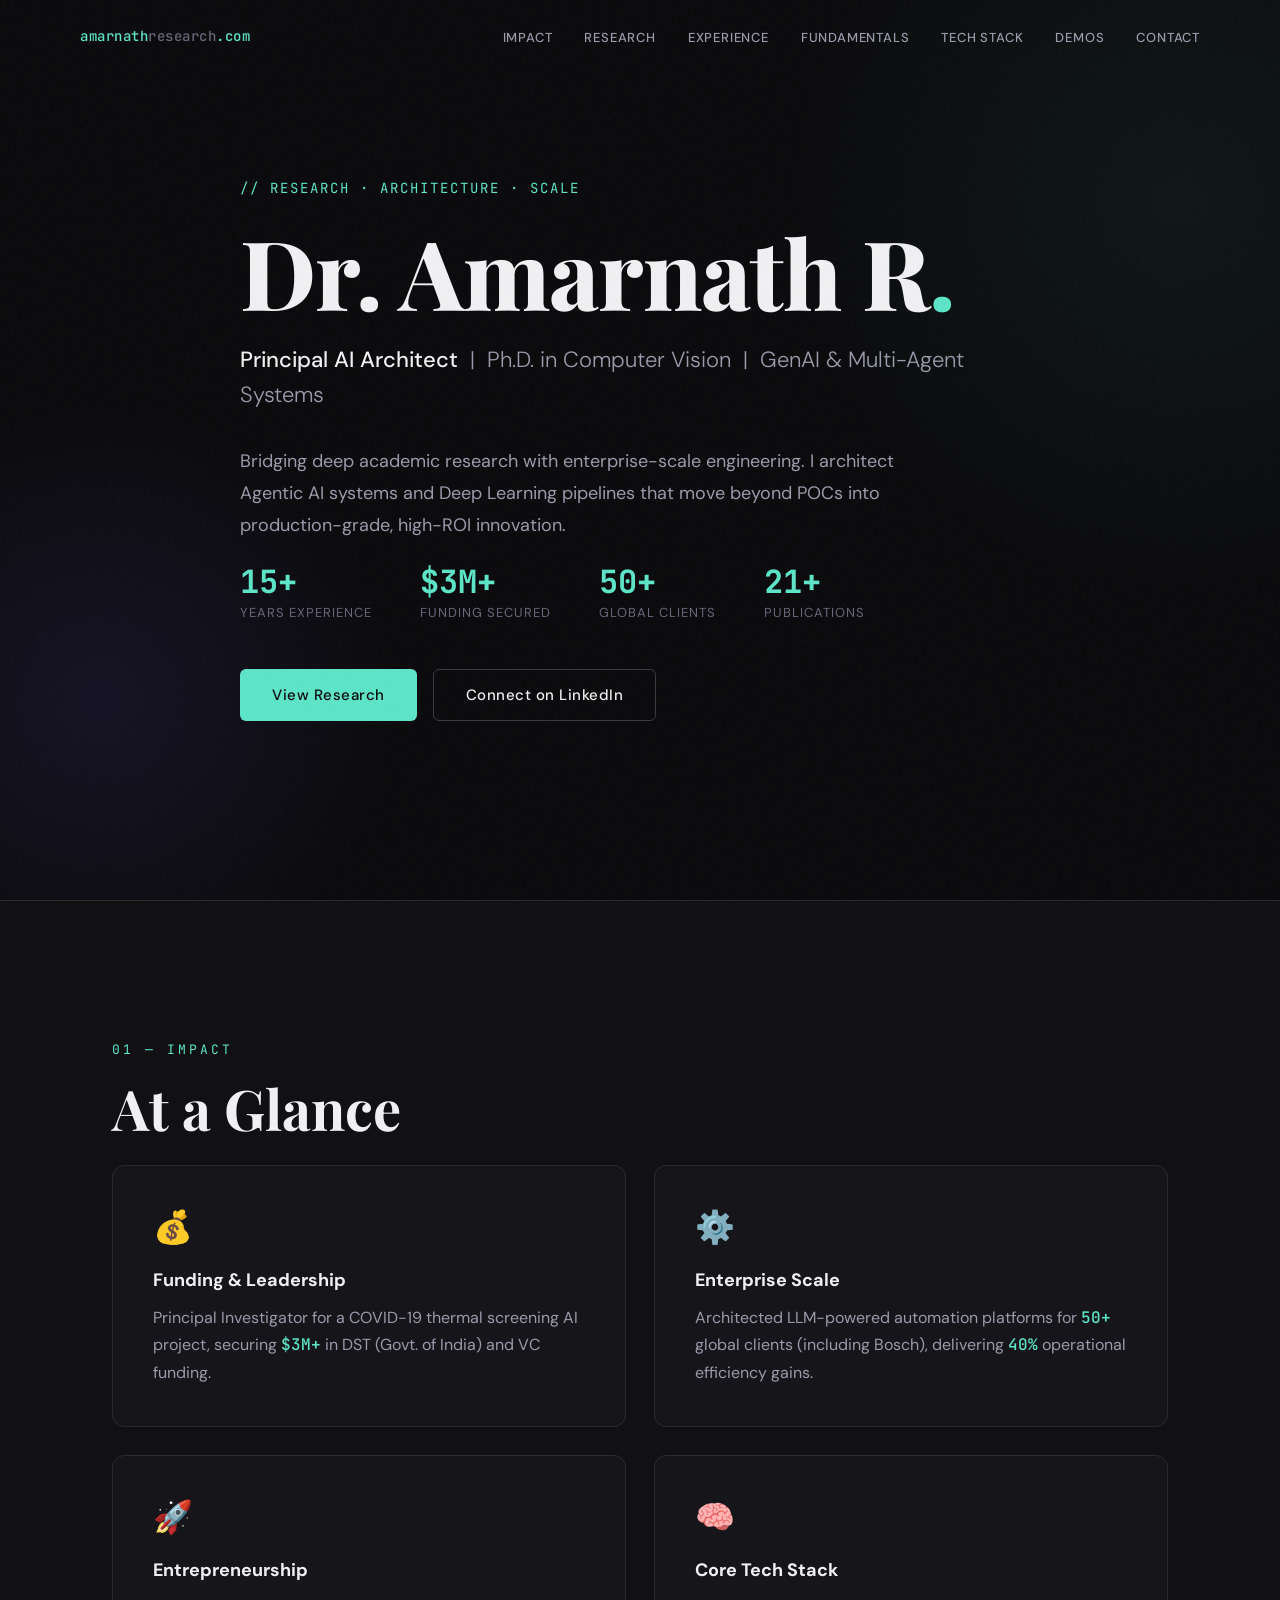
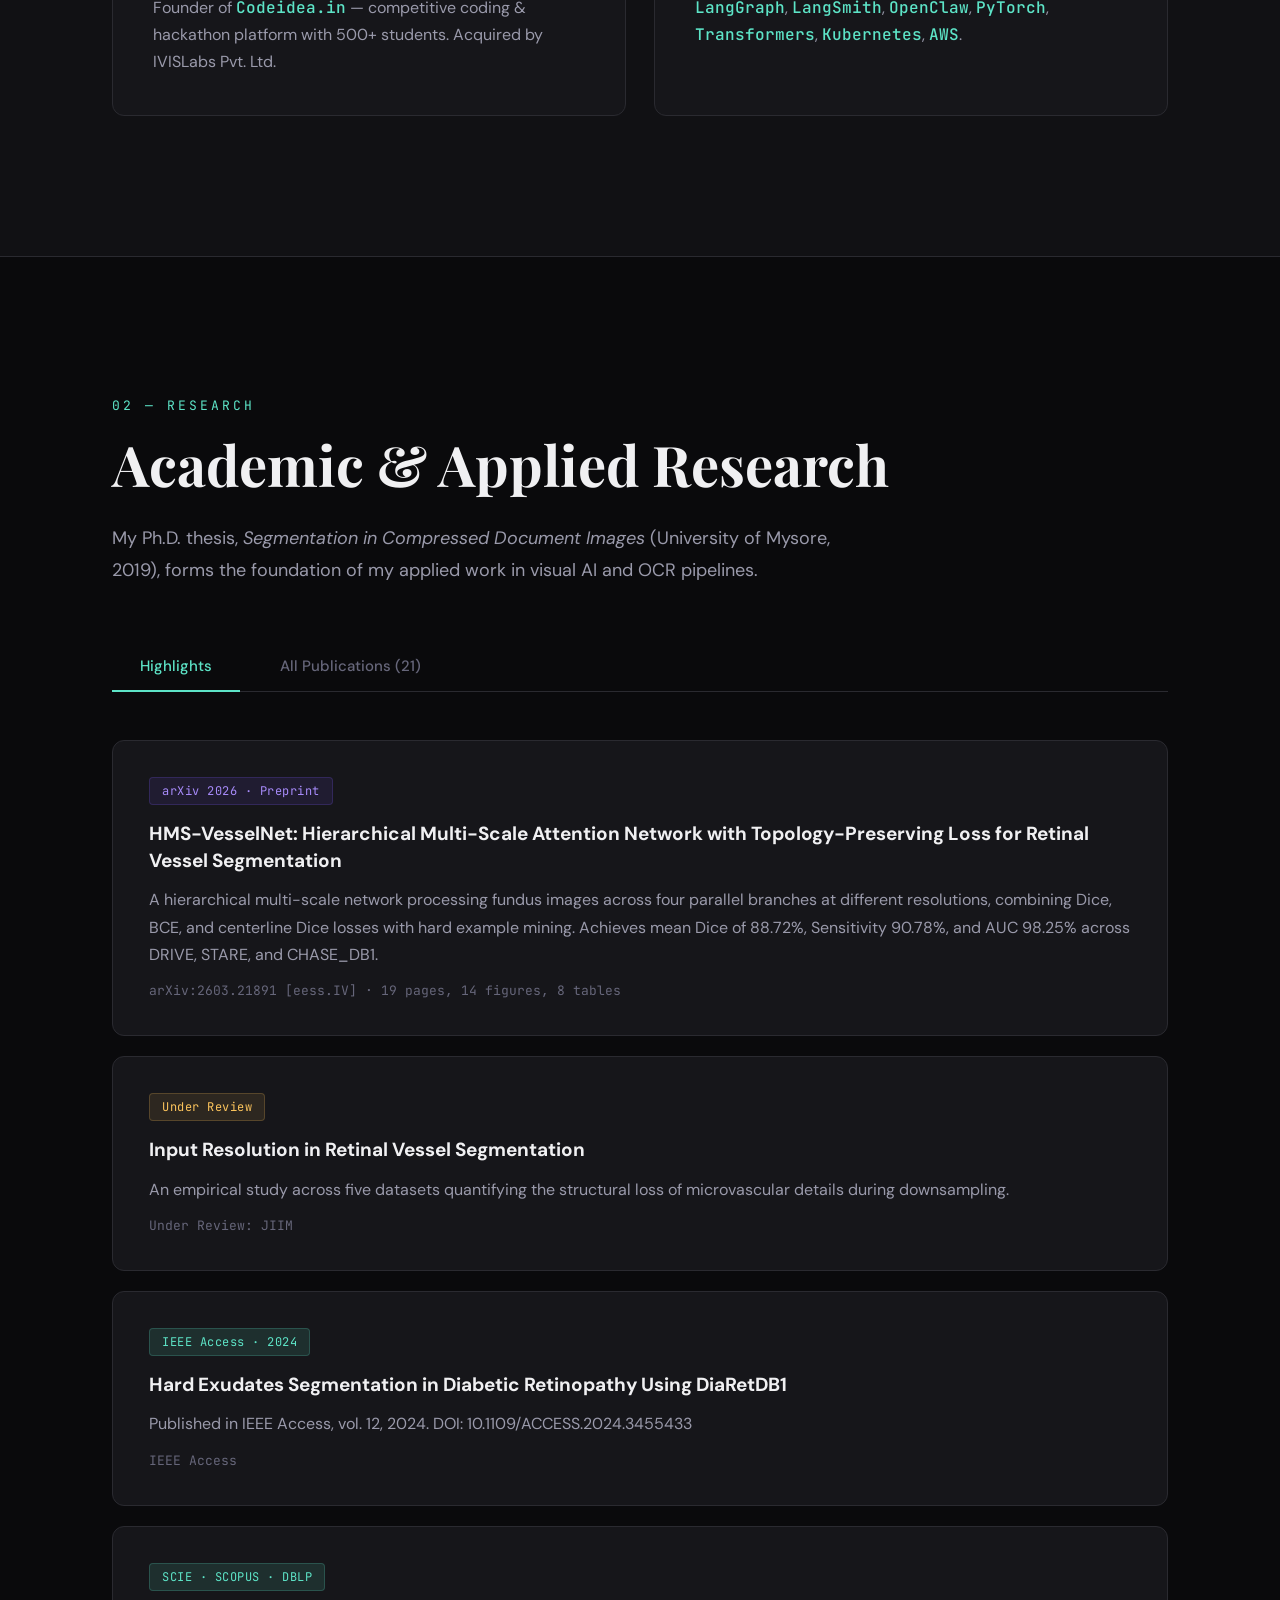
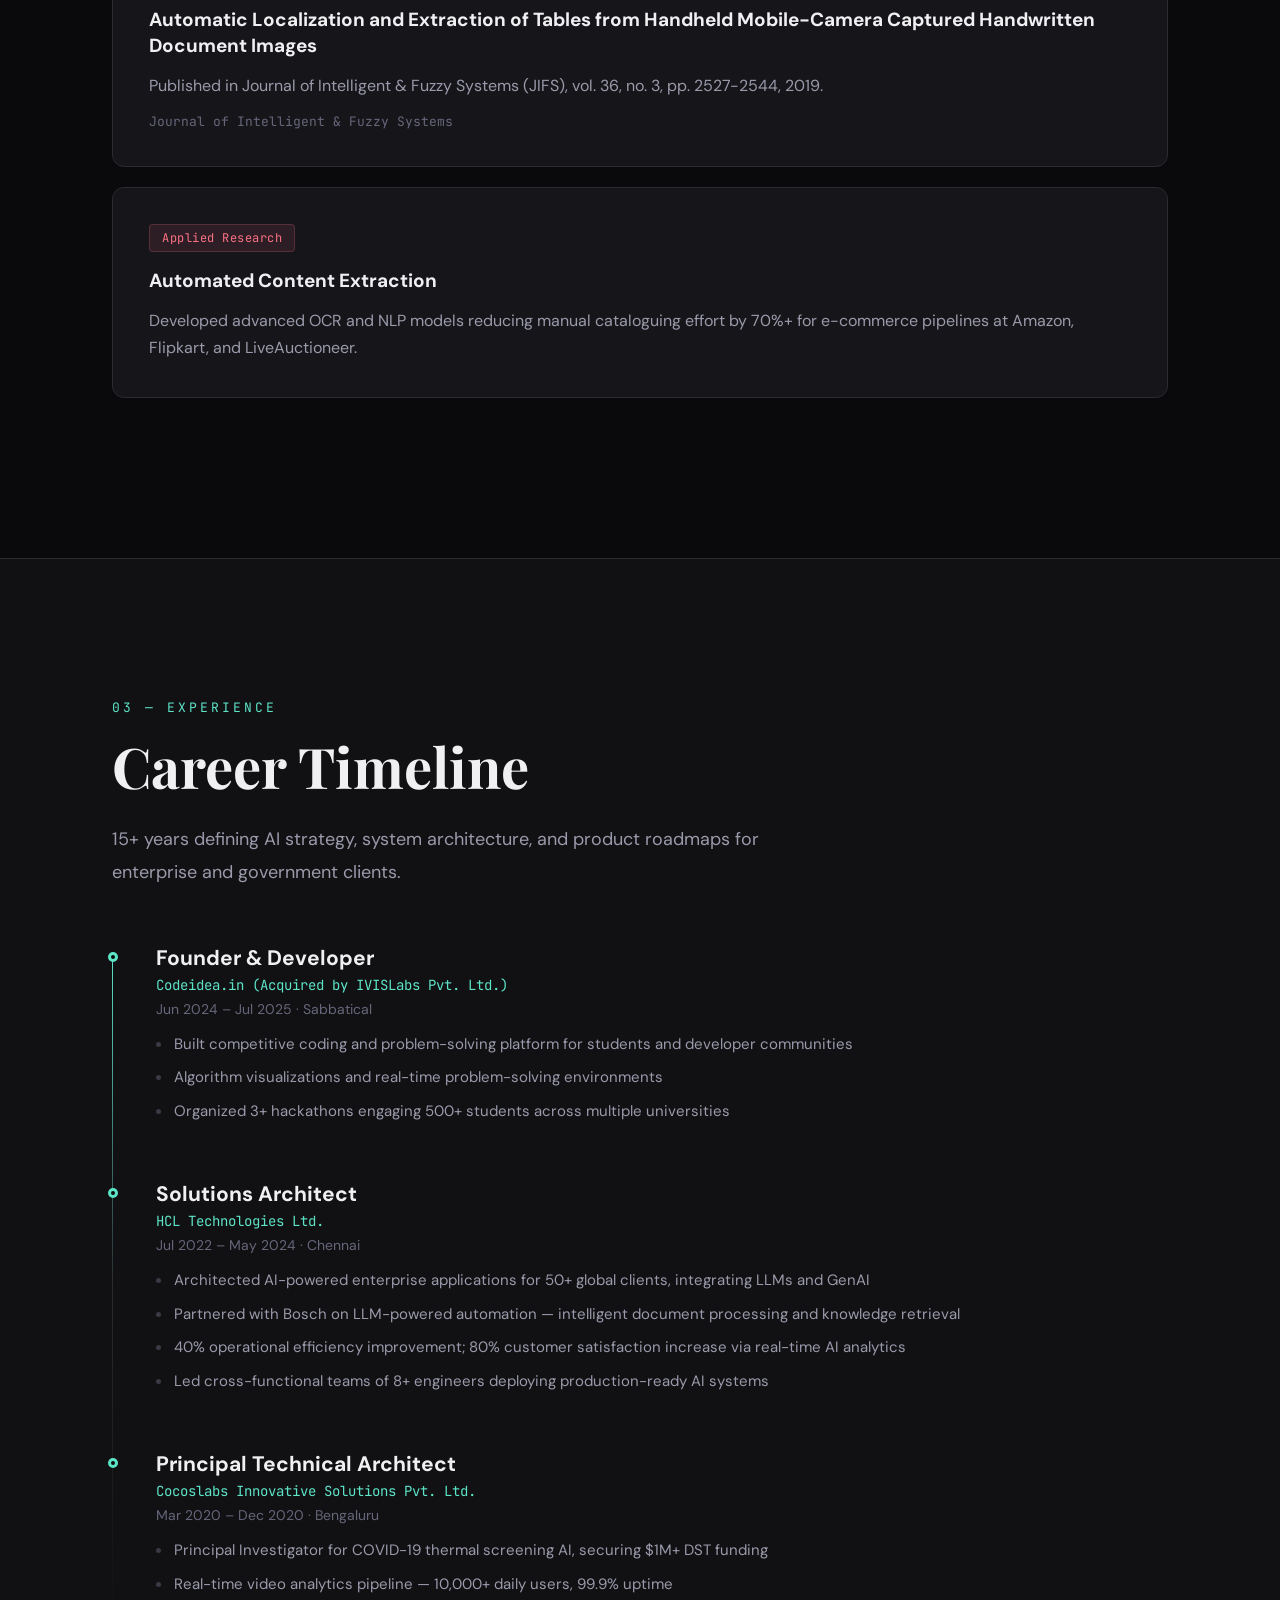
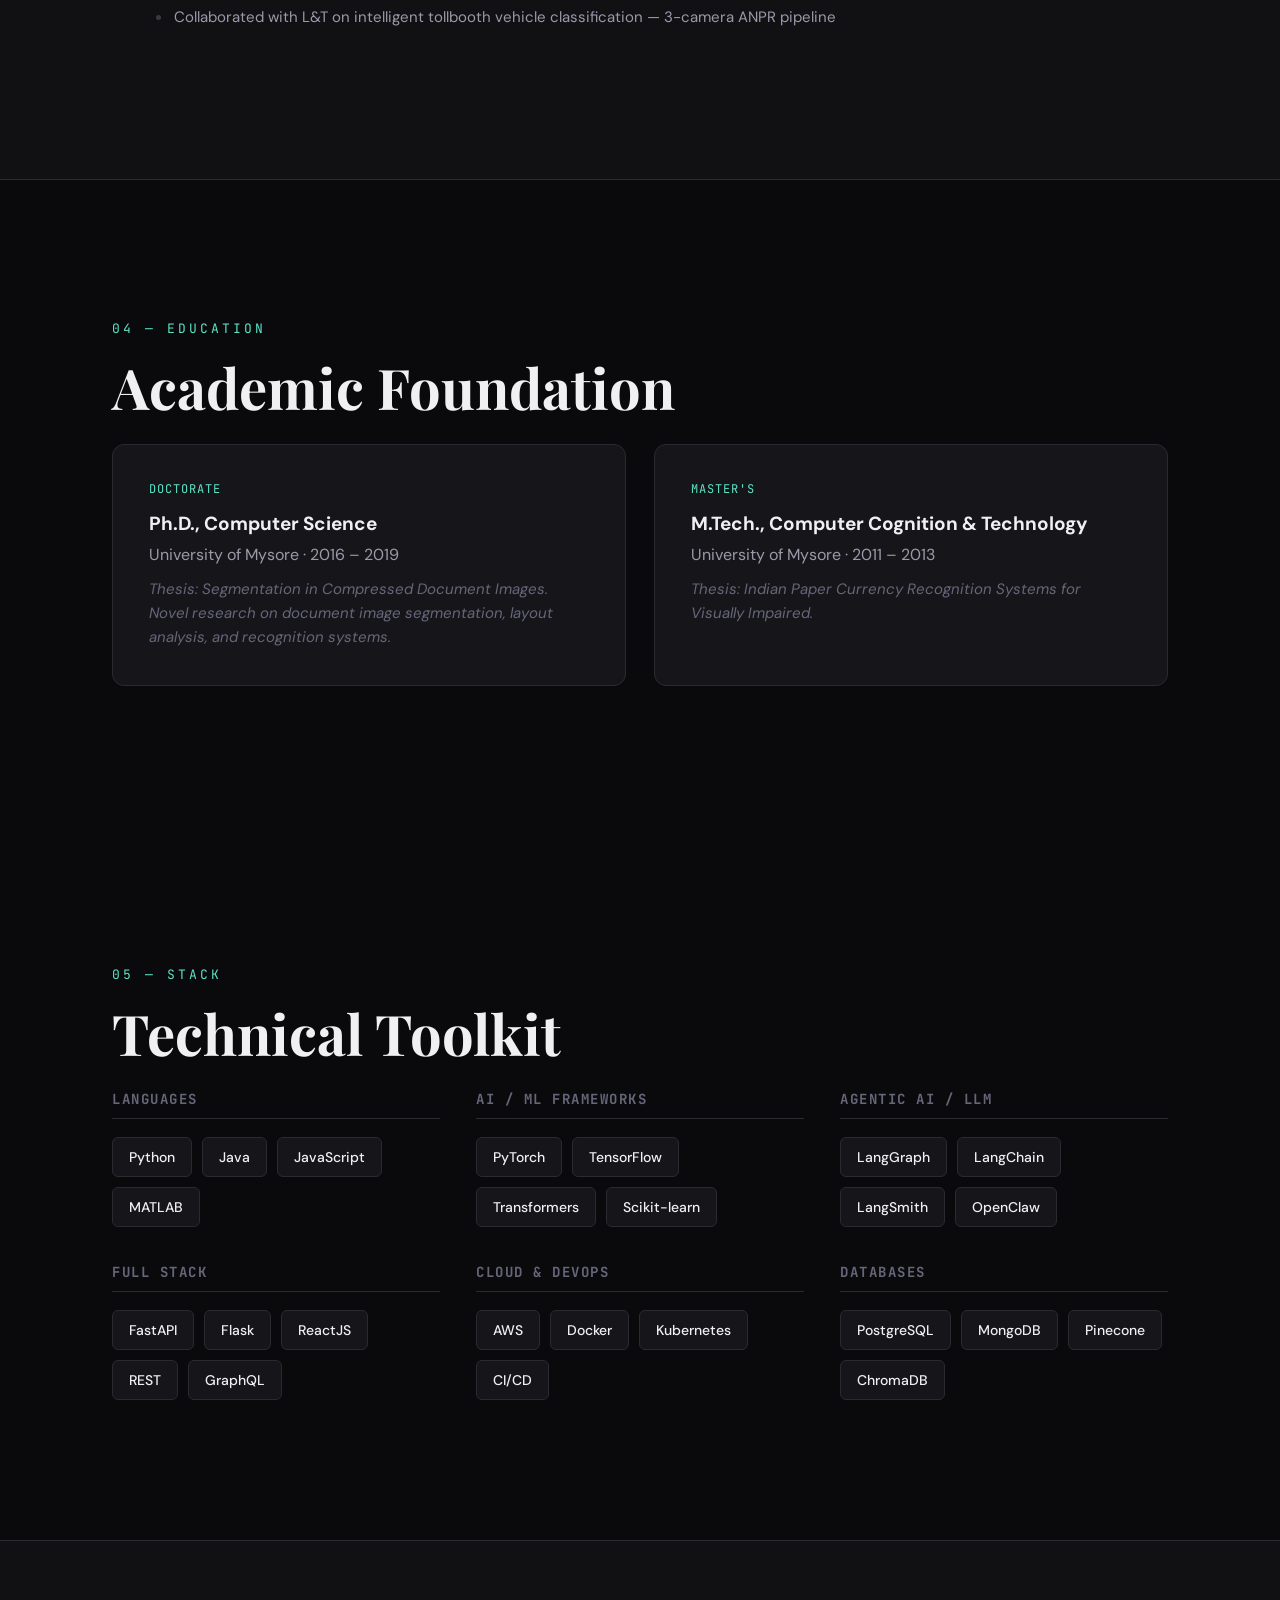
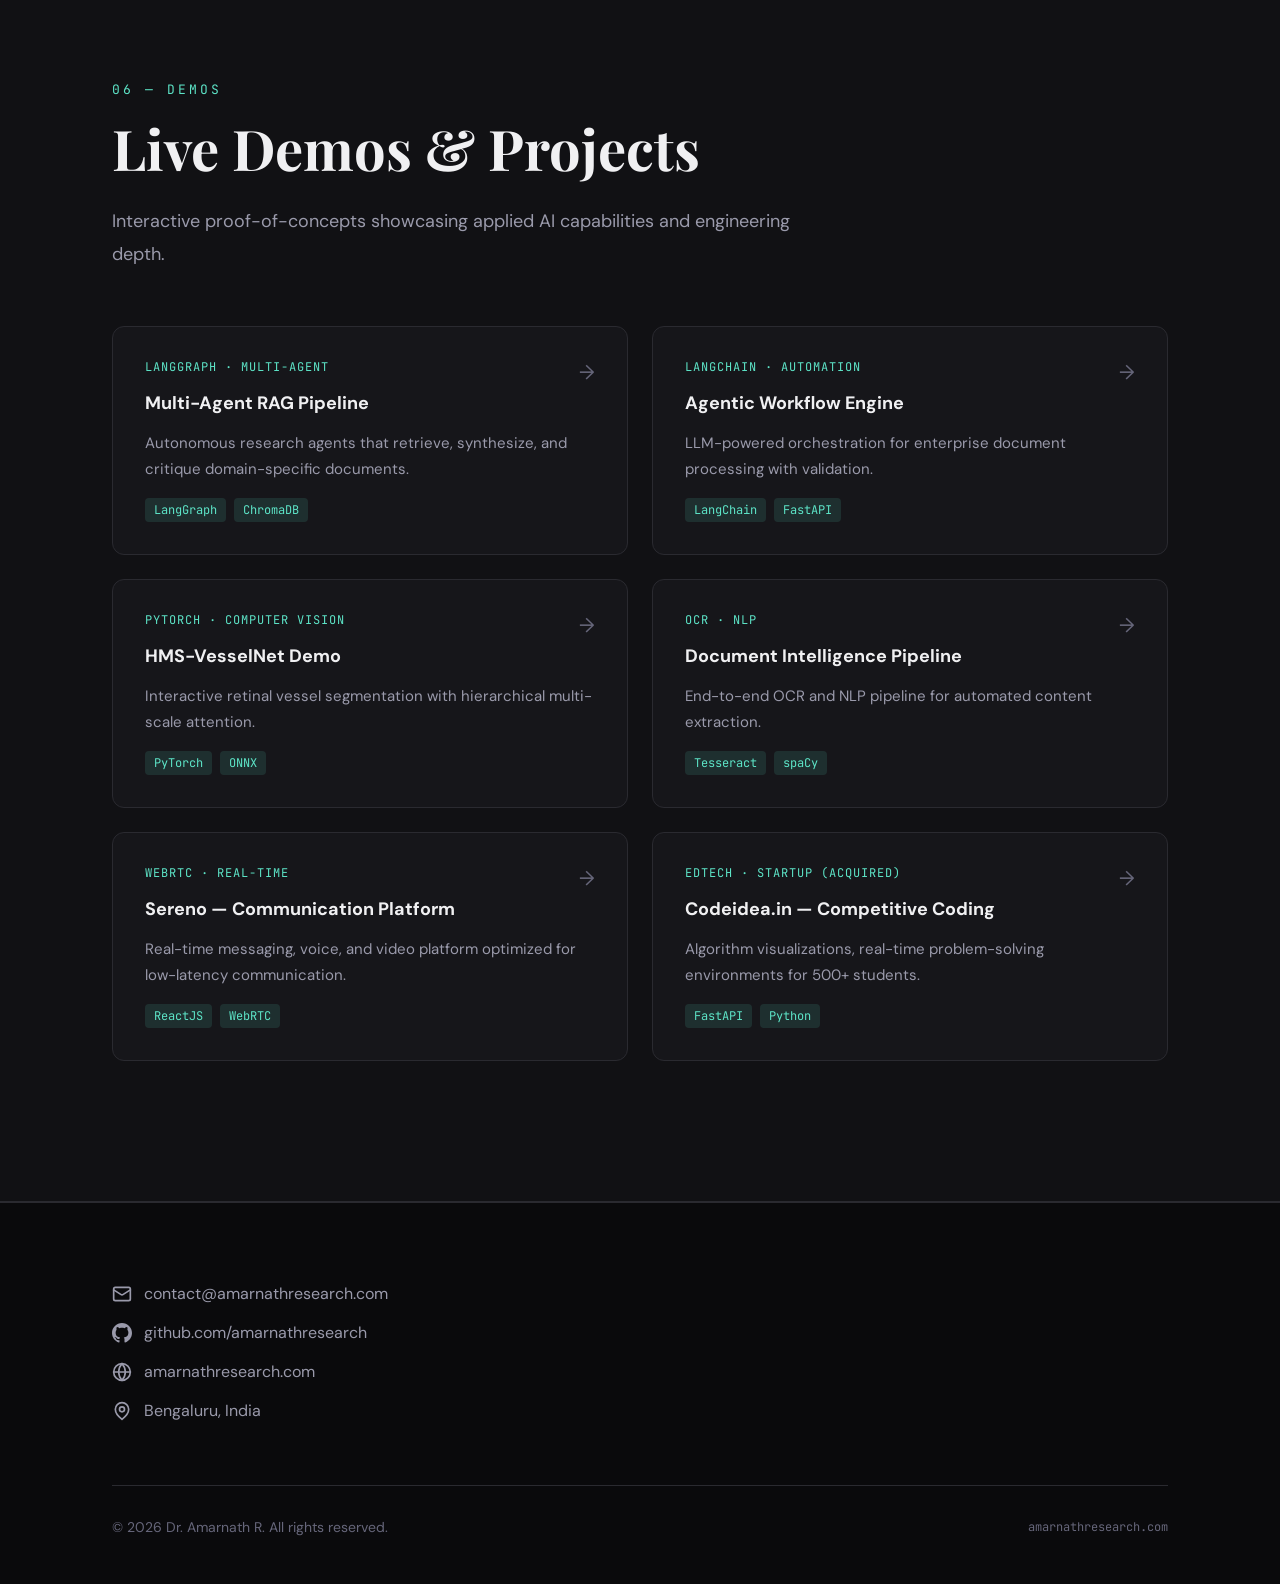
==== commit 0a4c9dd6: "changed" ====
--- a/index.html
+++ b/index.html
@@ -753,19 +753,10 @@
 <footer class="footer" id="contact">
   <div class="container">
     <div class="footer-grid">
-      <div class="reveal">
-        <div class="section-label">07 &mdash; Contact</div>
-        <h2 class="footer-heading">Let's Build<br>Something Real<span class="accent-dot">.</span></h2>
-        <p class="footer-sub">Open to Consultancy, Team Building, and Principal AI Architect &amp; Head of AI Research roles at product companies.</p>
-        <a href="https://youtu.be/P0bKlMIguBg?si=esQScCbuJu7UuIIq" target="_blank" rel="noopener" class="audio-btn">
-          <svg width="16" height="16" viewBox="0 0 24 24" fill="none" stroke="currentColor" stroke-width="2" stroke-linecap="round" stroke-linejoin="round"><polygon points="5 3 19 12 5 21 5 3"/></svg>
-          Audio Resume (Google NotebookLM)
-        </a>
-      </div>
       <div class="reveal" style="display: flex; flex-direction: column; justify-content: center;">
         <div class="footer-links">
 
-          <a href="mailto:amarnathresearch@gmail.com" class="footer-link">
+          <a href="mailto:contact@amarnathresearch.com" class="footer-link">
             <svg viewBox="0 0 24 24" fill="none" stroke="currentColor" stroke-width="2" stroke-linecap="round" stroke-linejoin="round"><rect x="2" y="4" width="20" height="16" rx="2"/><path d="m22 7-8.97 5.7a1.94 1.94 0 0 1-2.06 0L2 7"/></svg>
             contact@amarnathresearch.com
           </a>
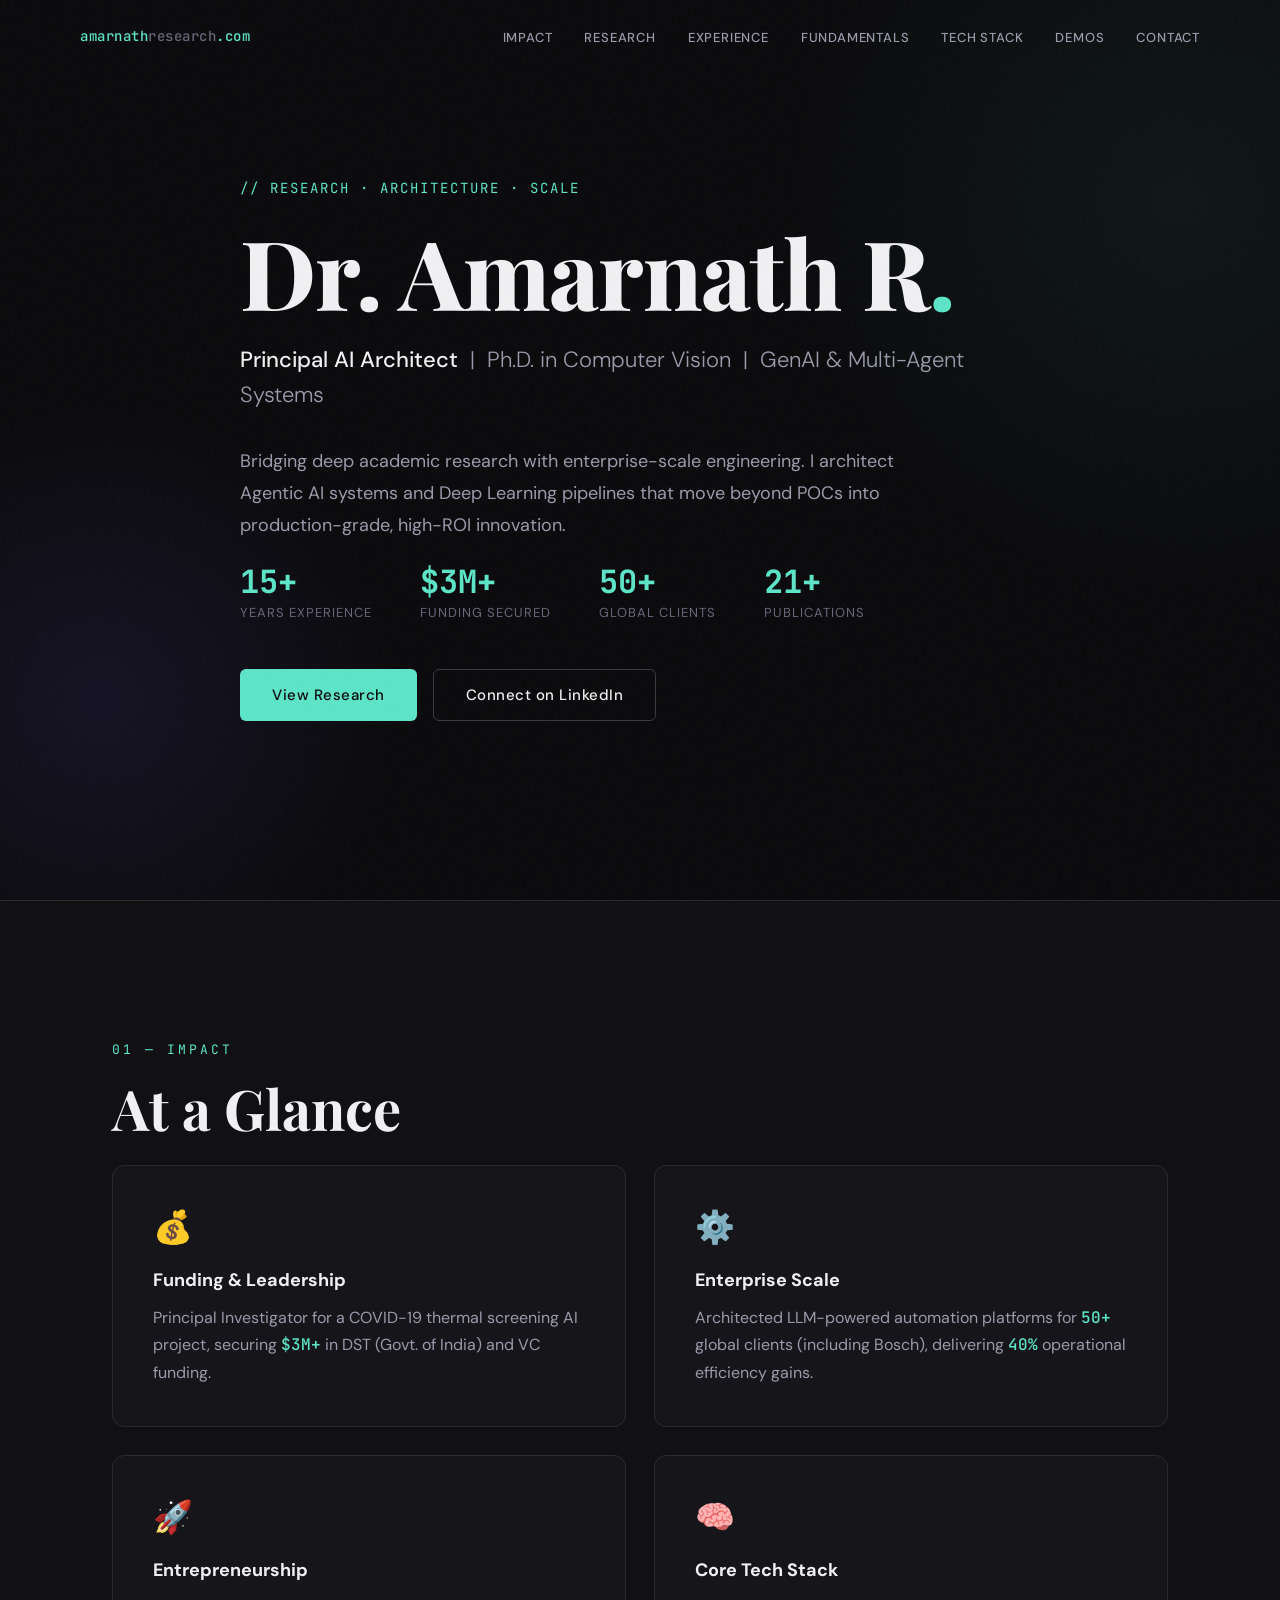
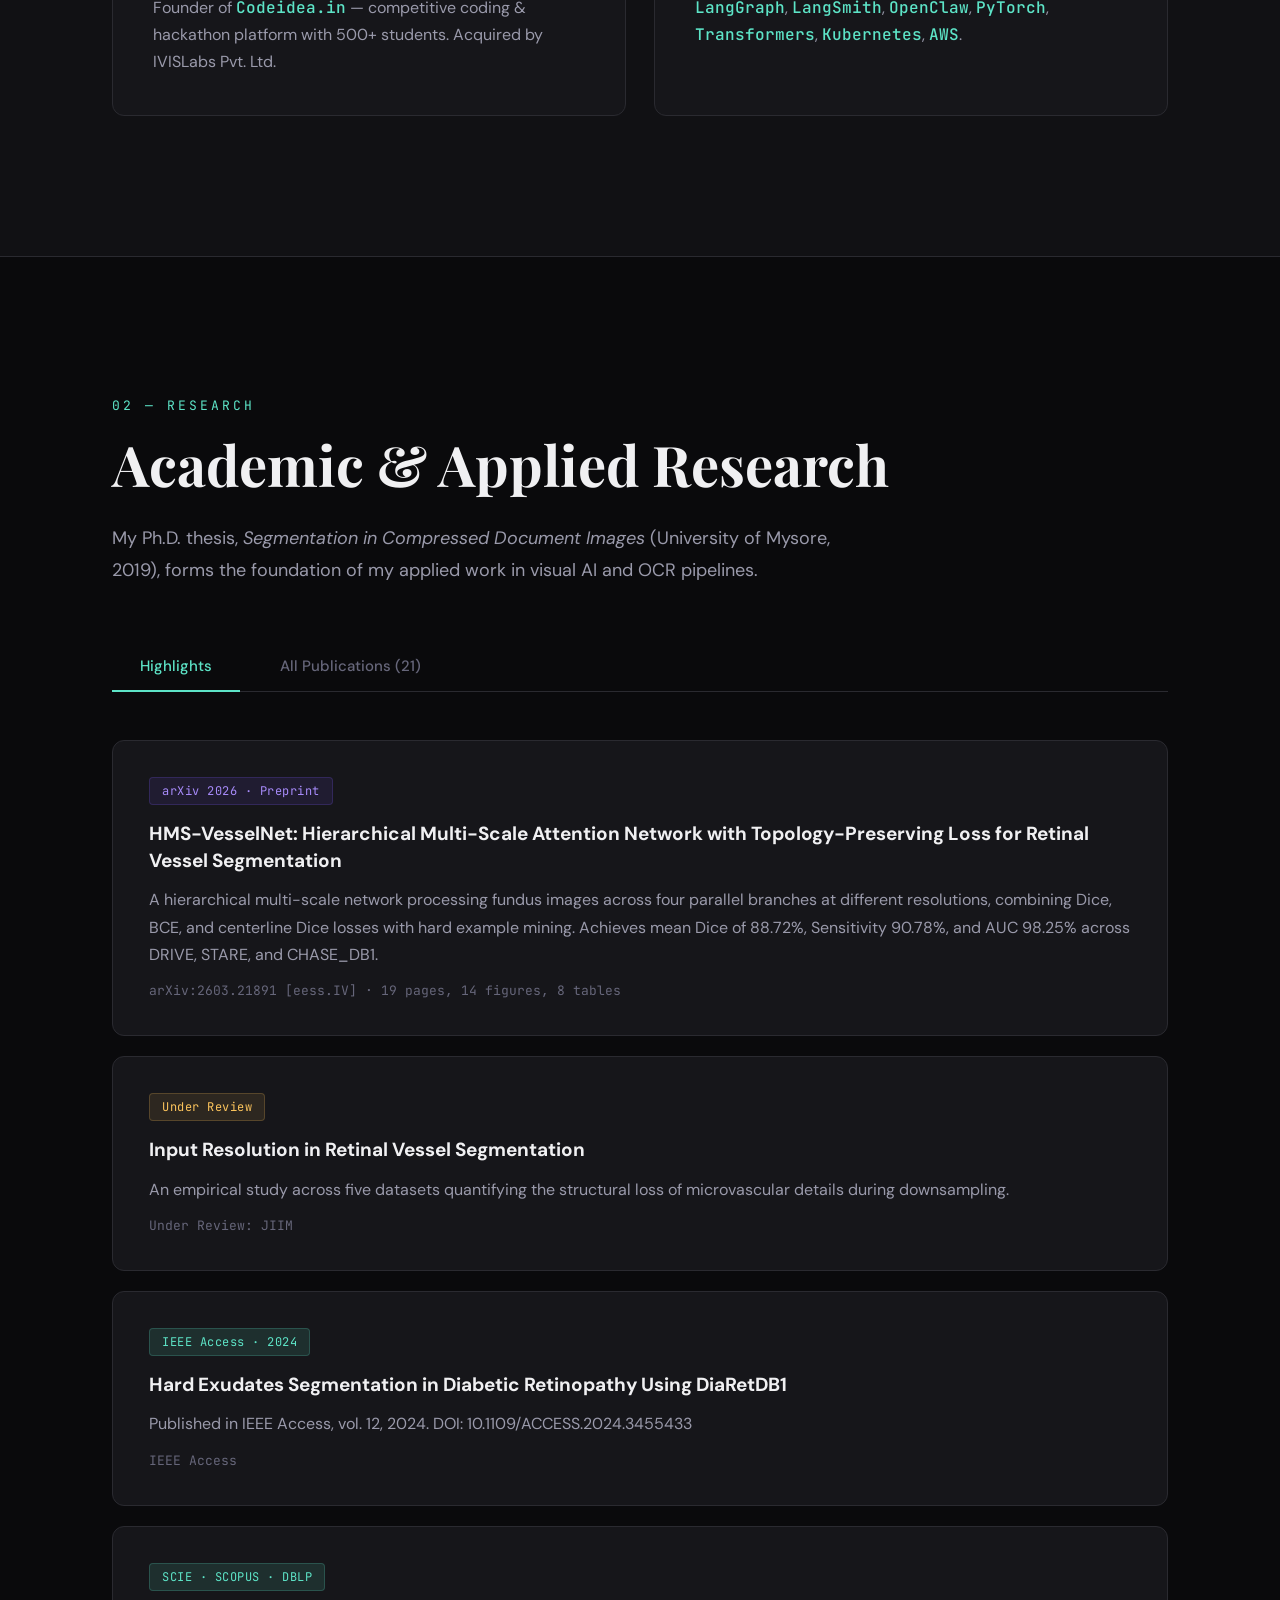
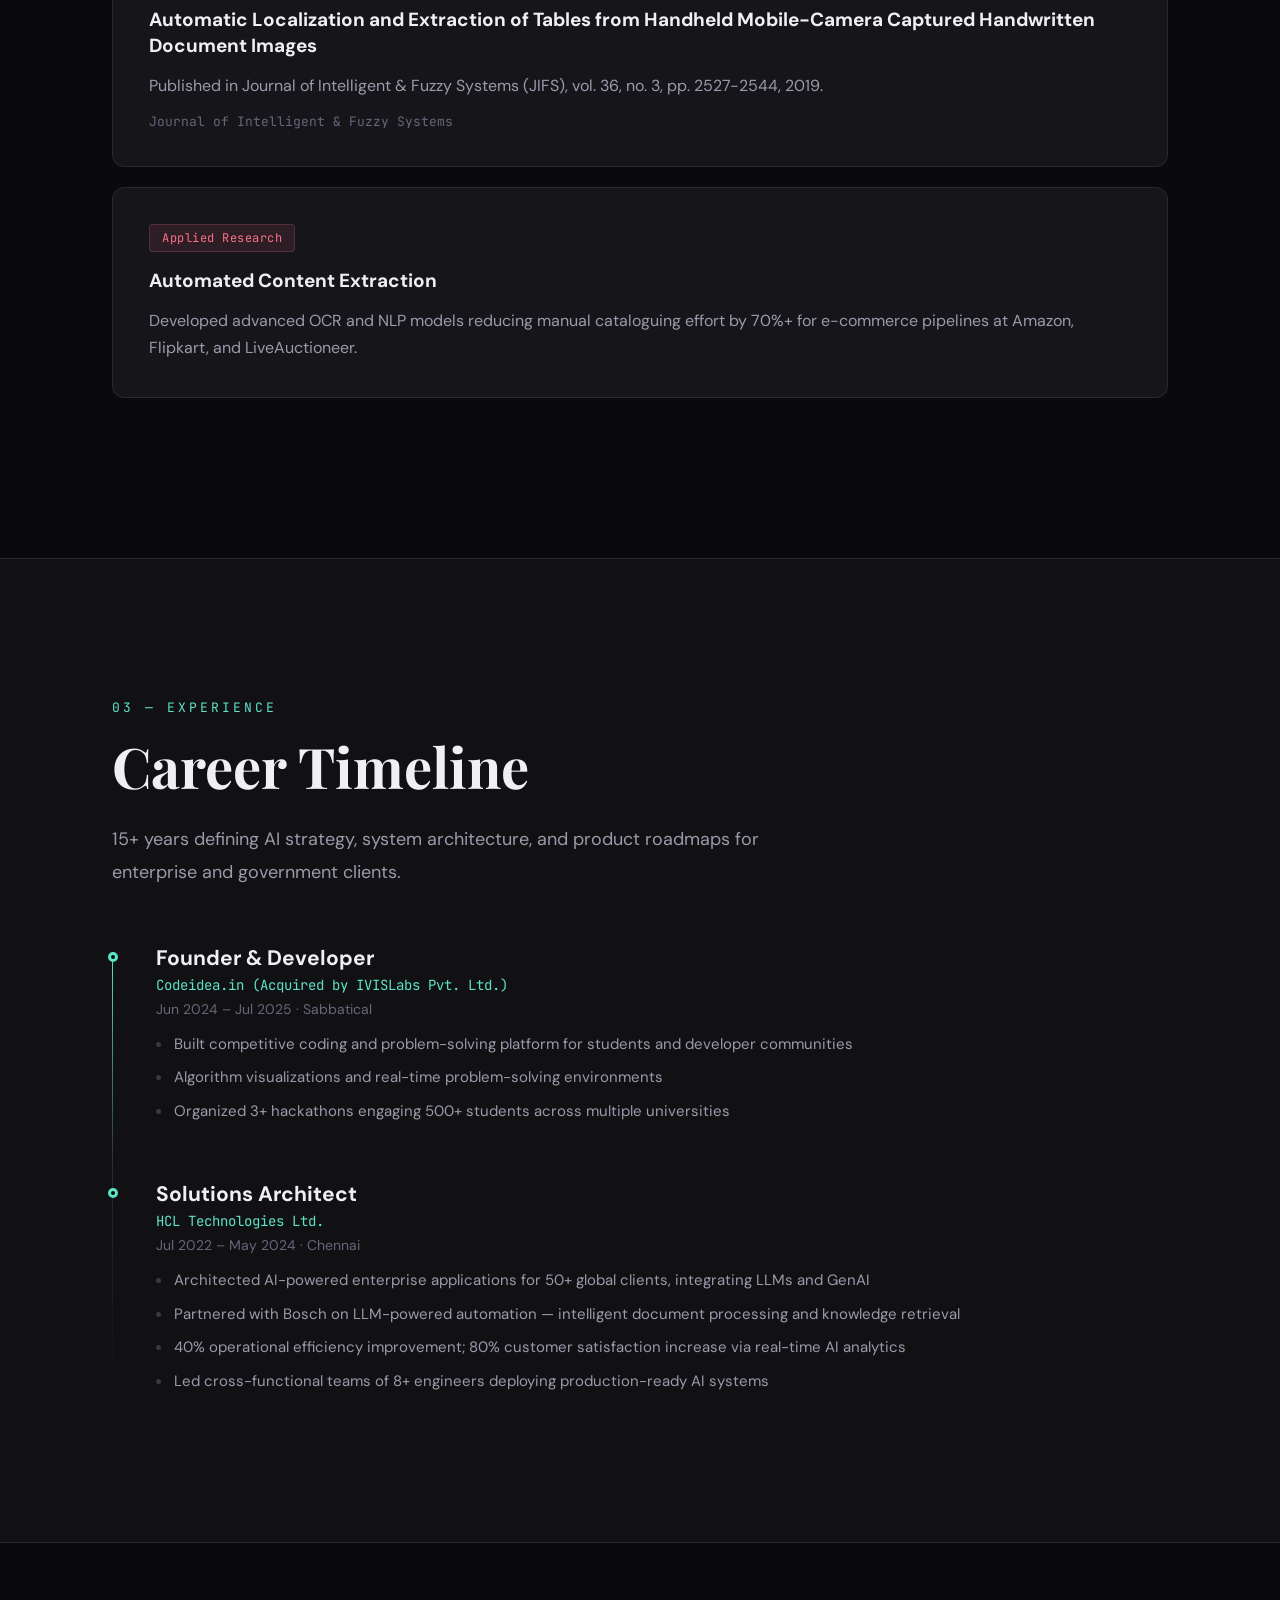
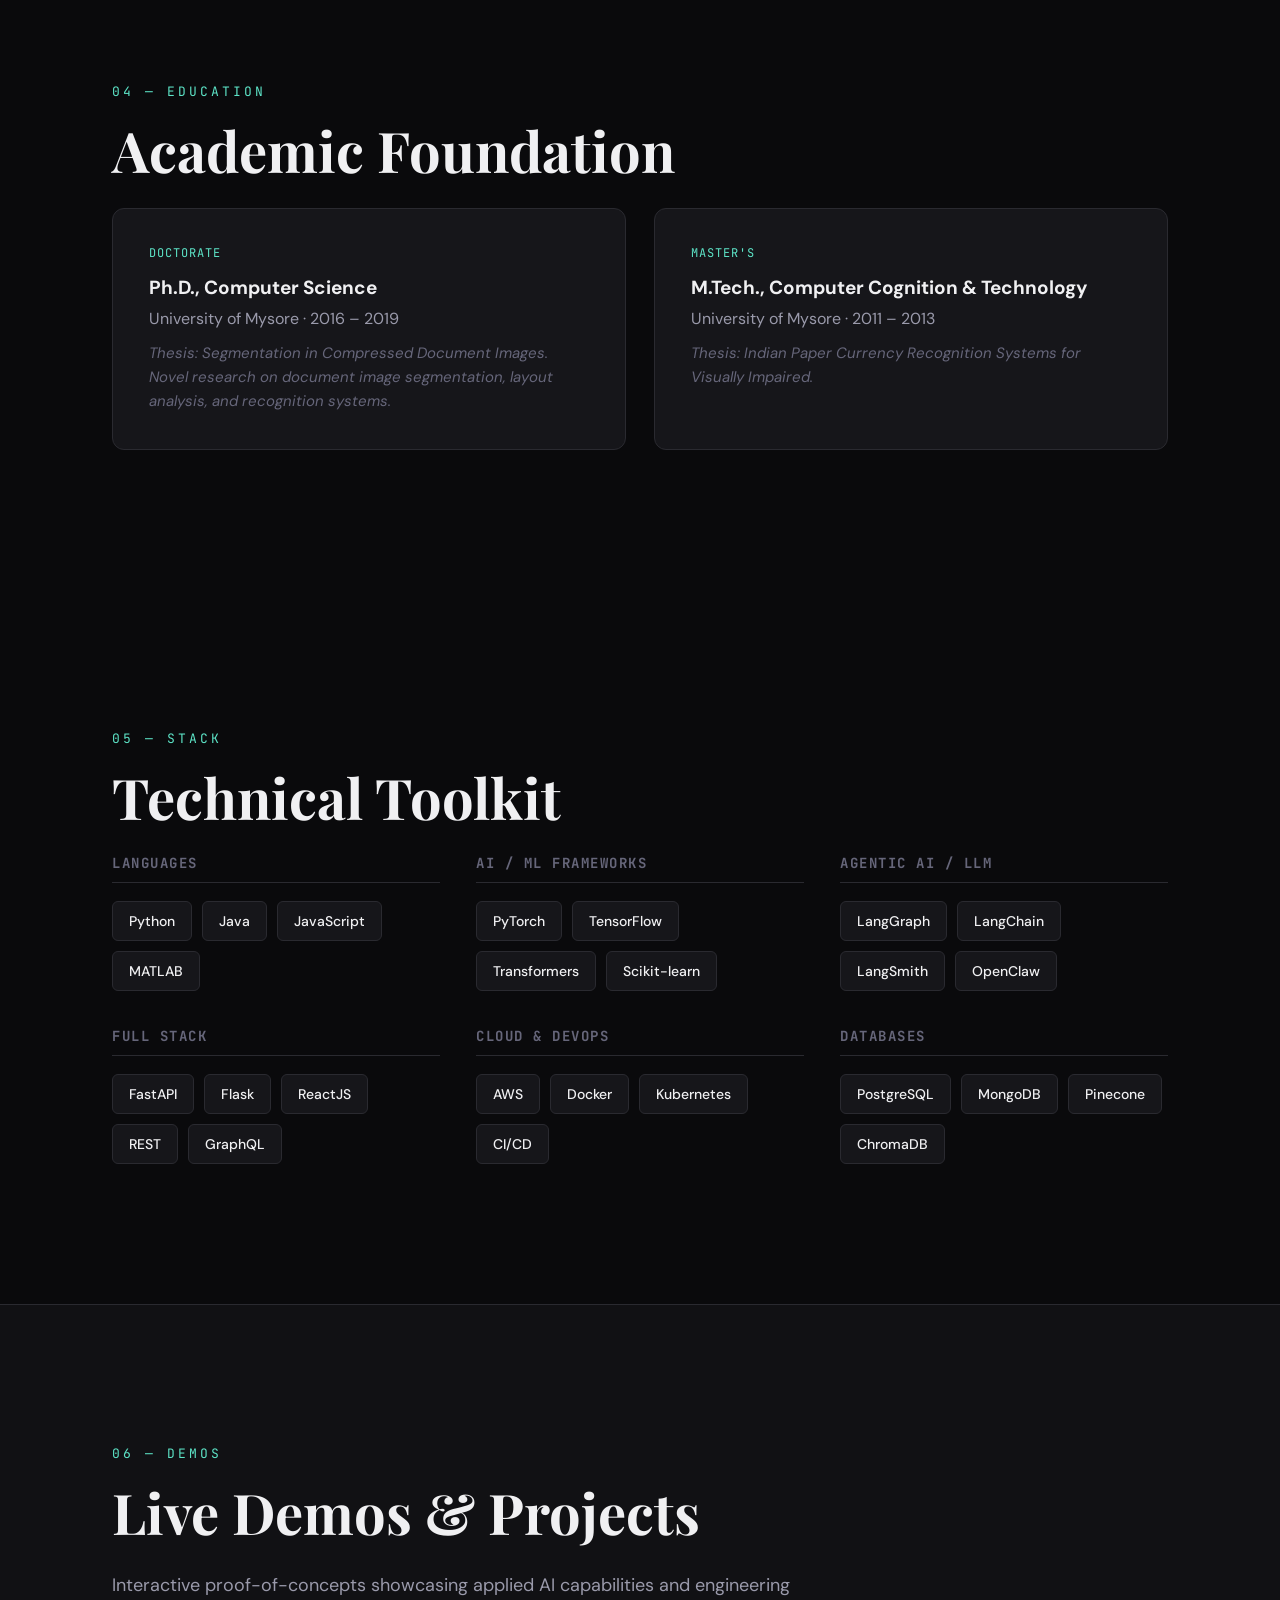
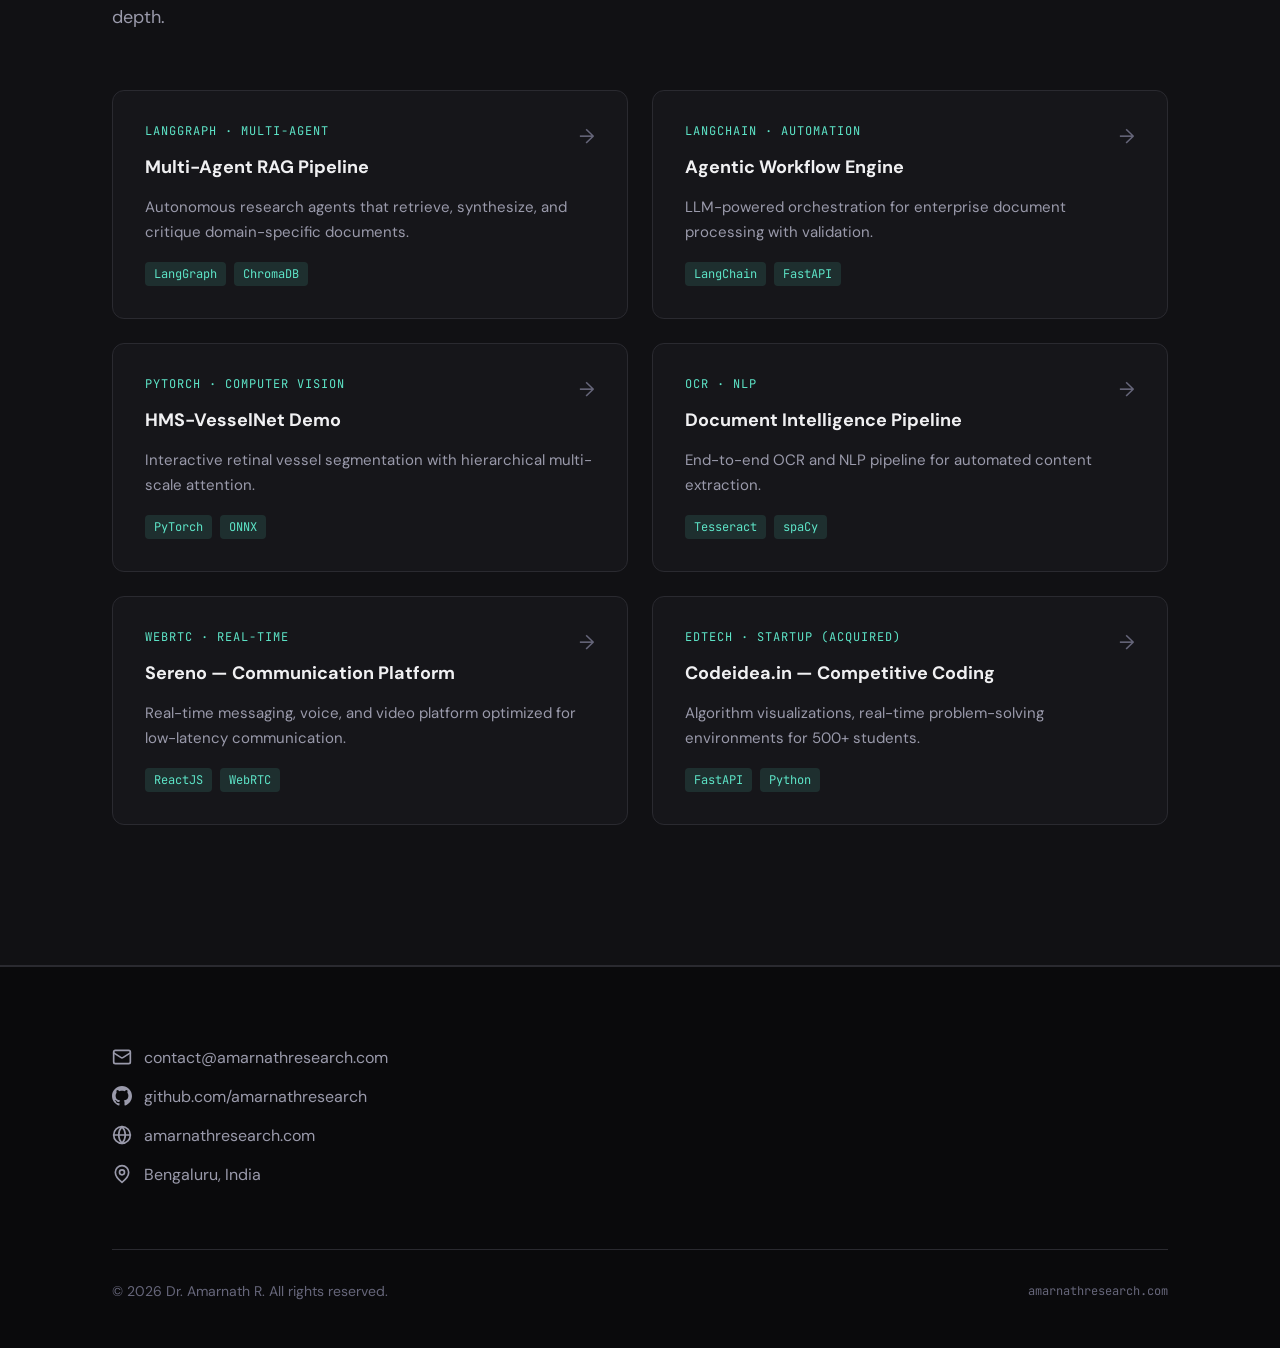
==== commit dbb045cc: "changed" ====
--- a/index.html
+++ b/index.html
@@ -594,16 +594,6 @@
           <li>Partnered with Bosch on LLM-powered automation &mdash; intelligent document processing and knowledge retrieval</li>
           <li>40% operational efficiency improvement; 80% customer satisfaction increase via real-time AI analytics</li>
           <li>Led cross-functional teams of 8+ engineers deploying production-ready AI systems</li>
-        </ul>
-      </div>
-      <div class="exp-item reveal">
-        <h3>Principal Technical Architect</h3>
-        <div class="exp-company">Cocoslabs Innovative Solutions Pvt. Ltd.</div>
-        <div class="exp-period">Mar 2020 &ndash; Dec 2020 &middot; Bengaluru</div>
-        <ul class="exp-bullets">
-          <li>Principal Investigator for COVID-19 thermal screening AI, securing $1M+ DST funding</li>
-          <li>Real-time video analytics pipeline &mdash; 10,000+ daily users, 99.9% uptime</li>
-          <li>Collaborated with L&amp;T on intelligent tollbooth vehicle classification &mdash; 3-camera ANPR pipeline</li>
         </ul>
       </div>
     </div>
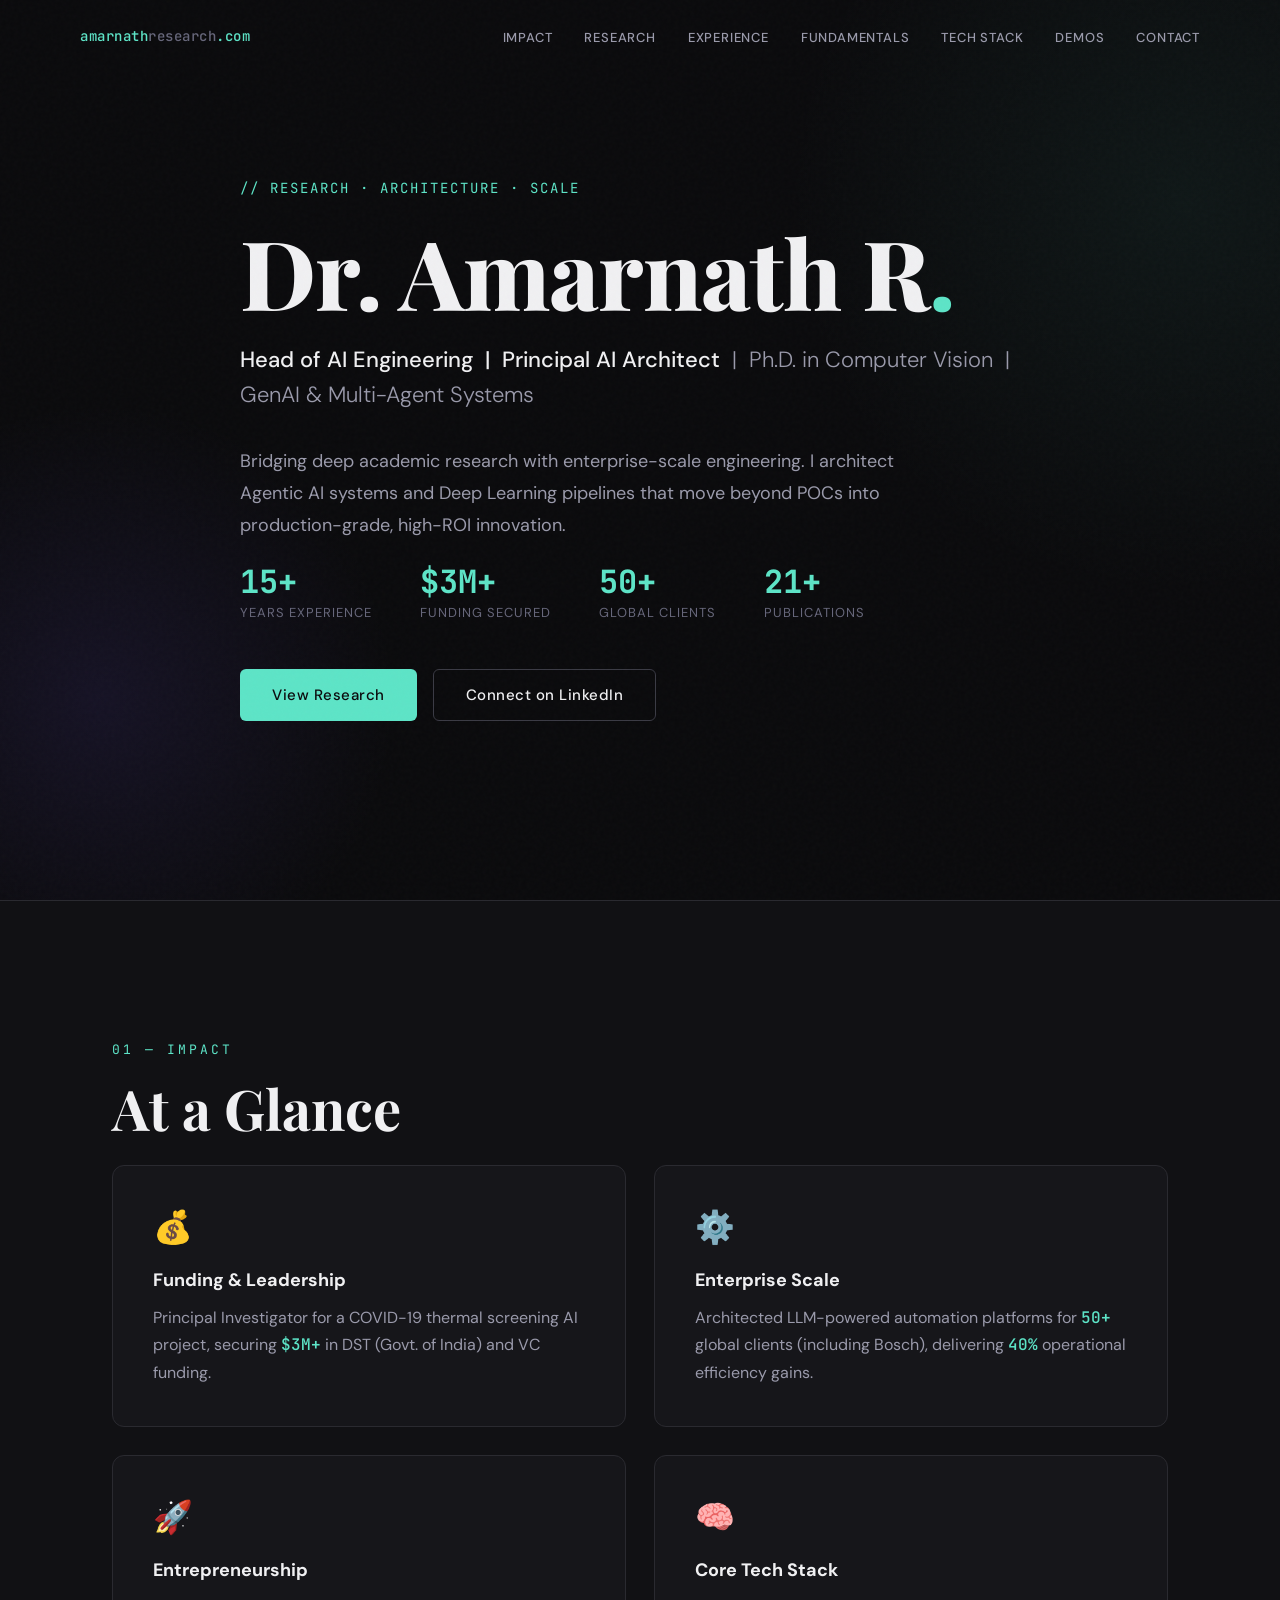
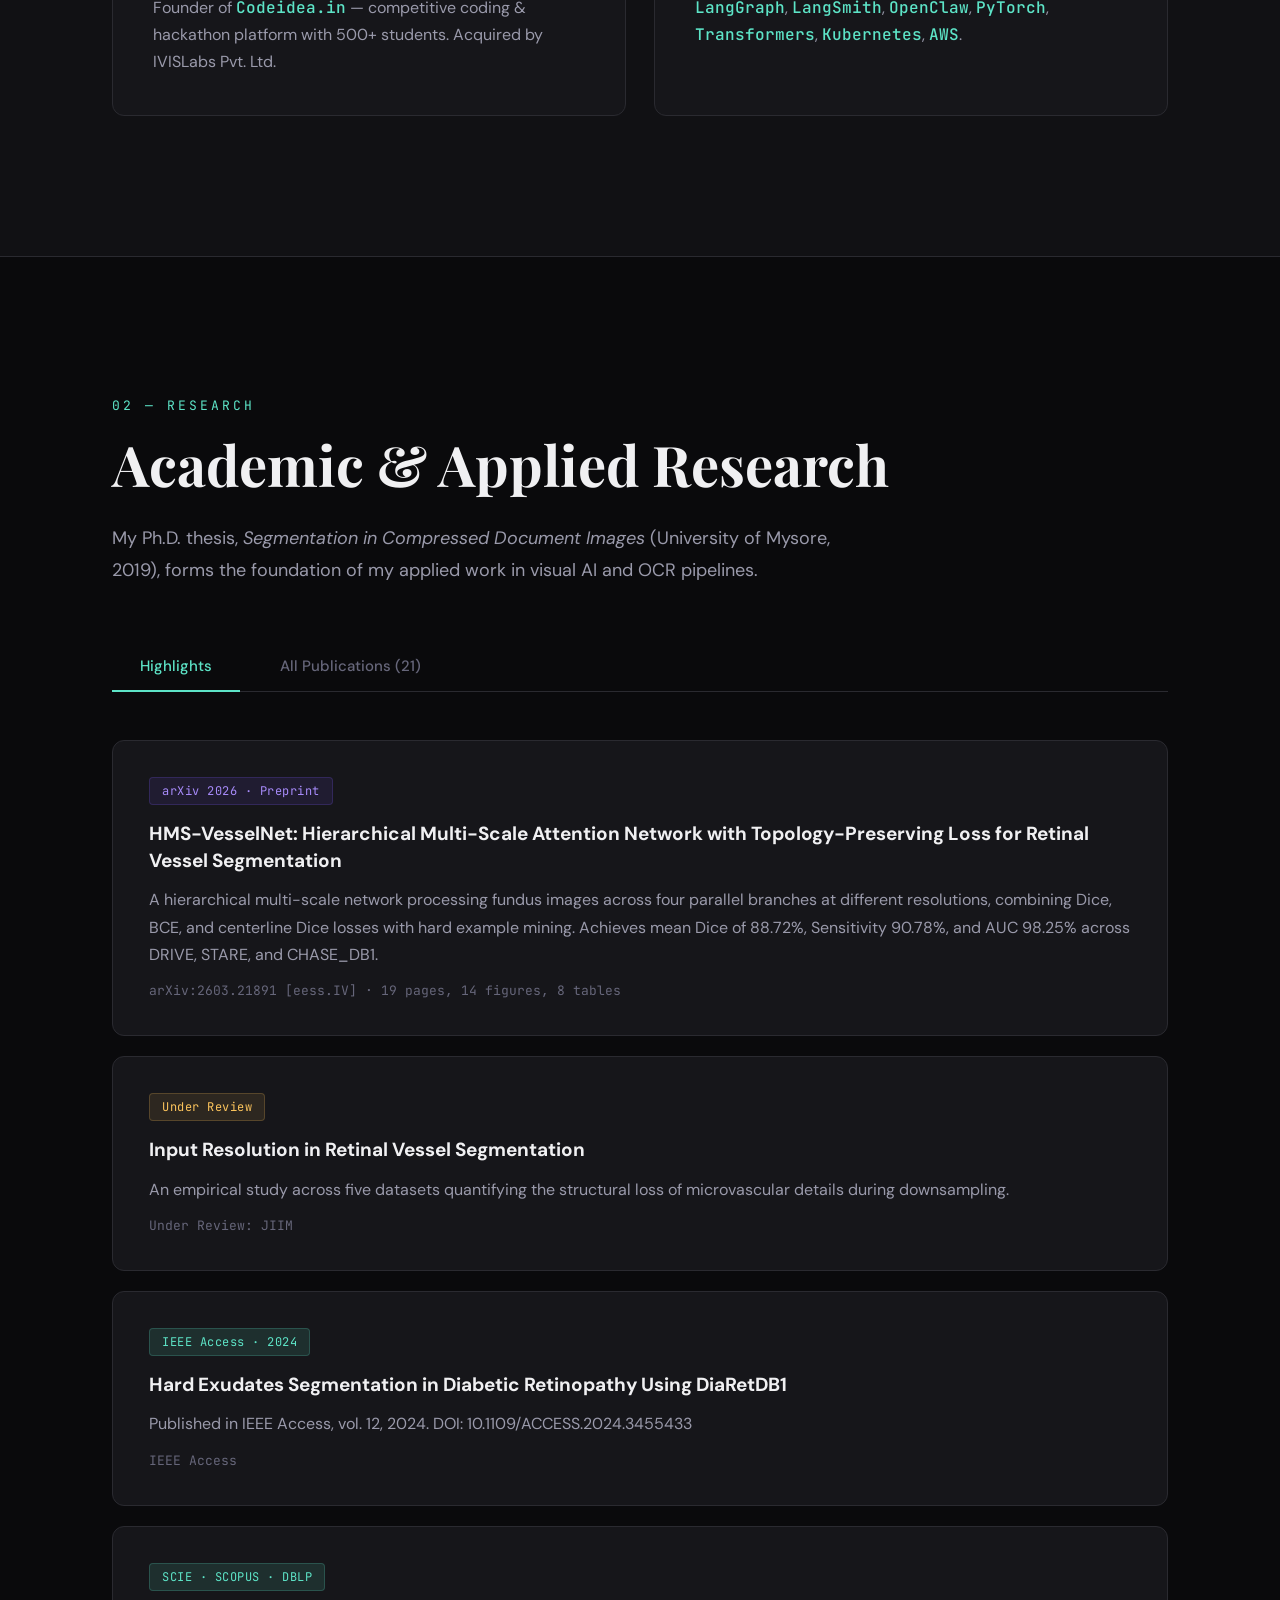
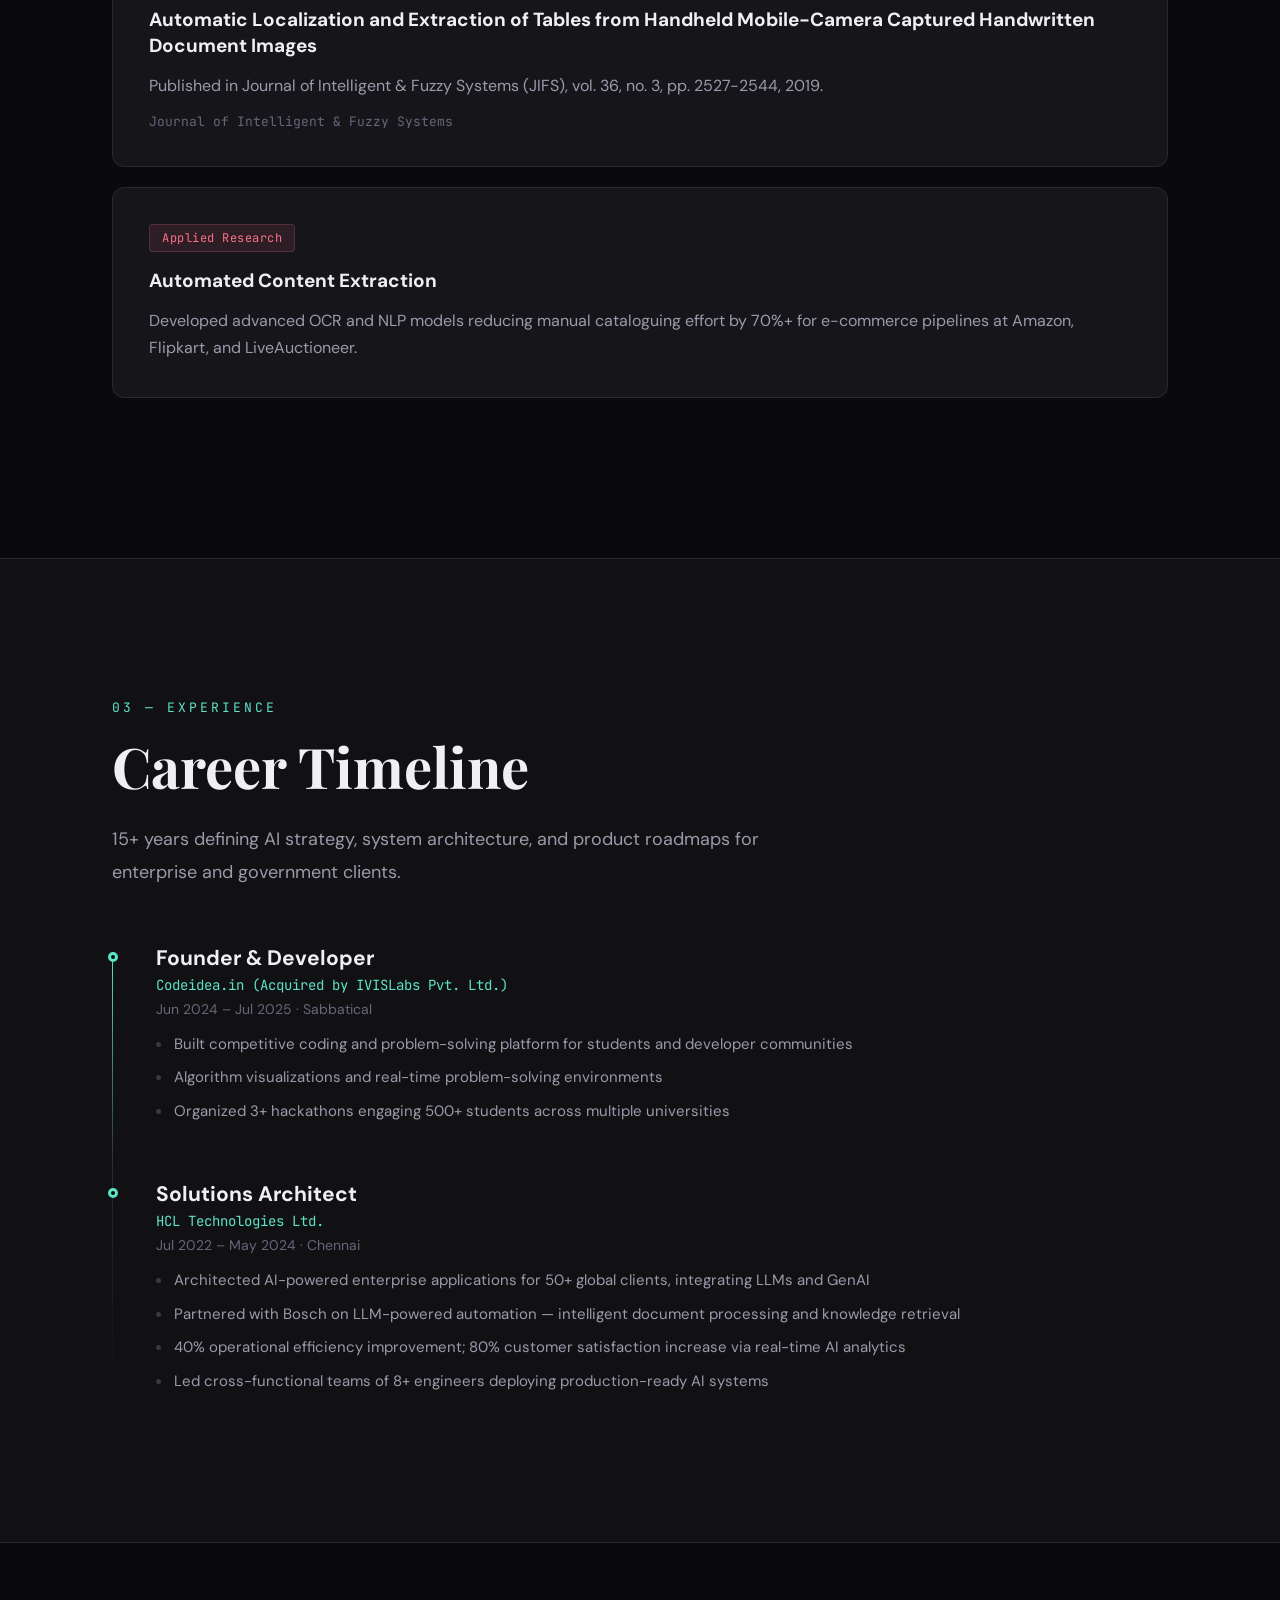
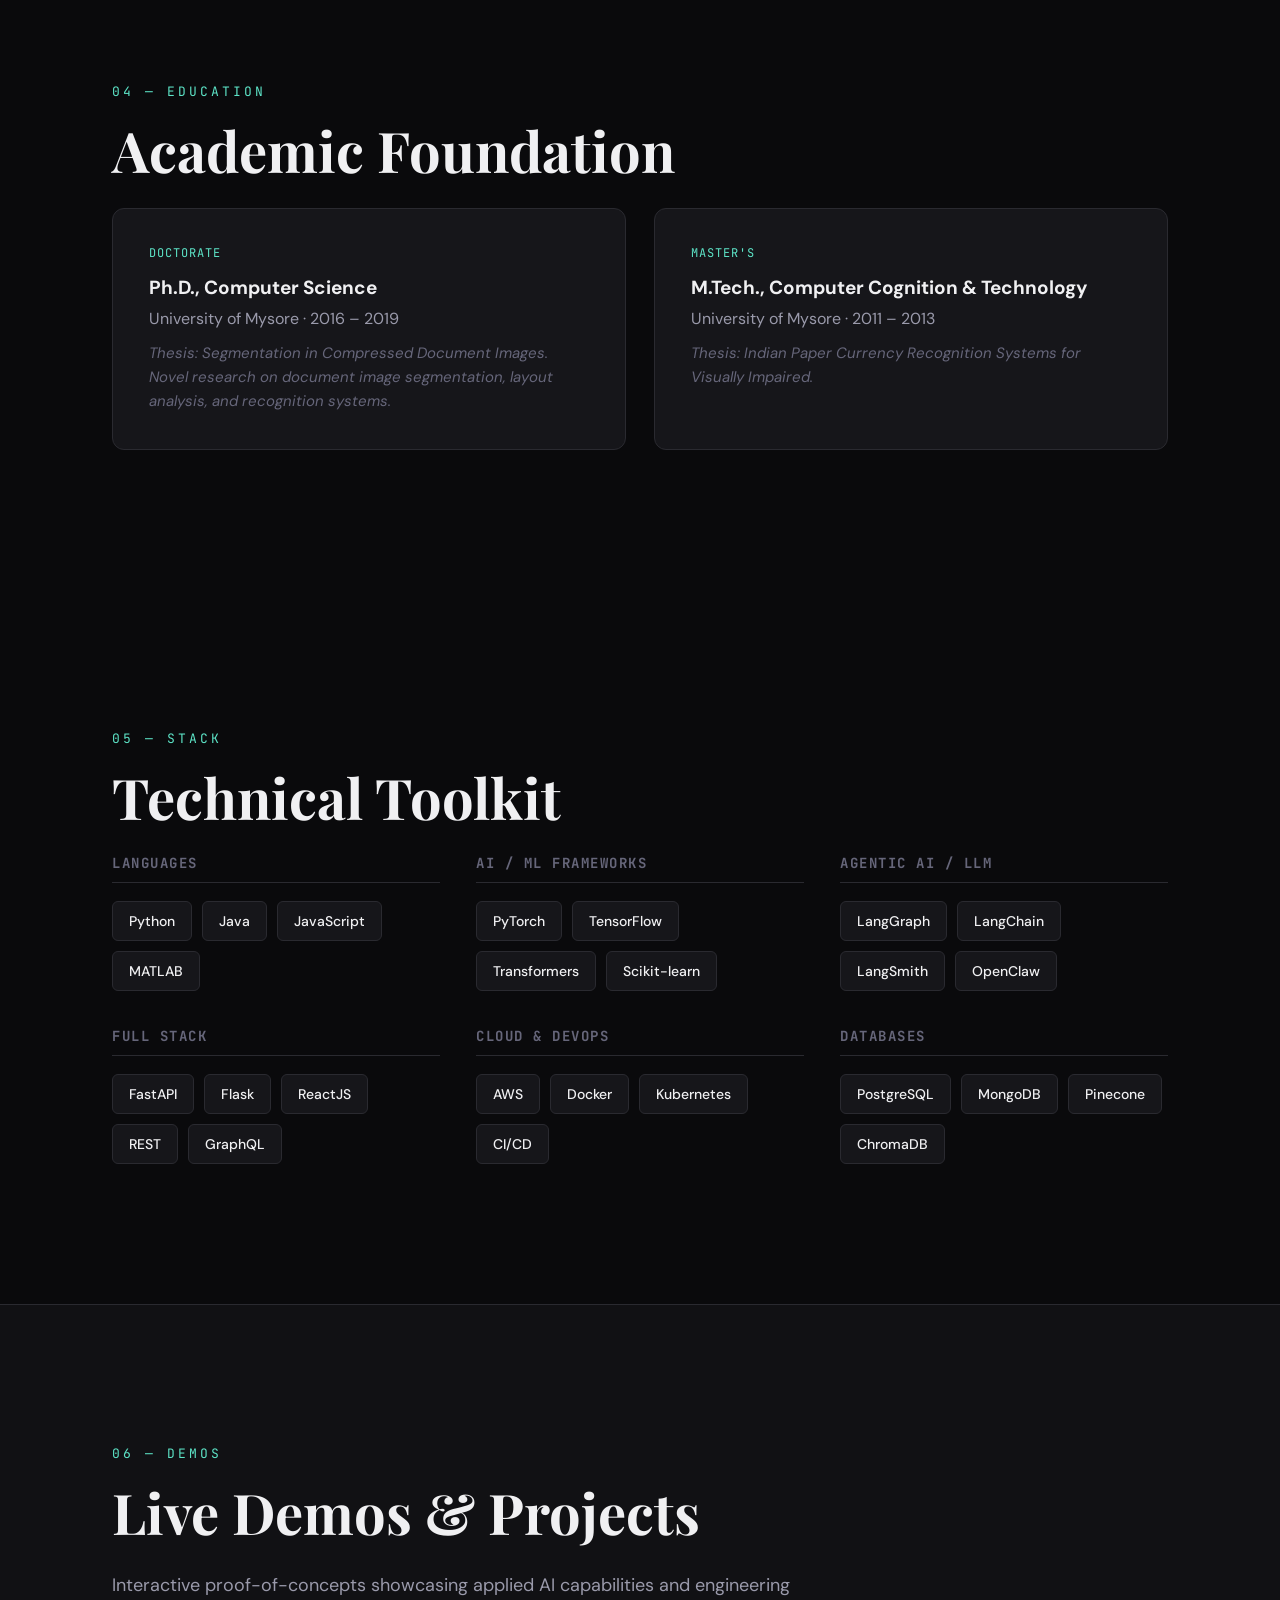
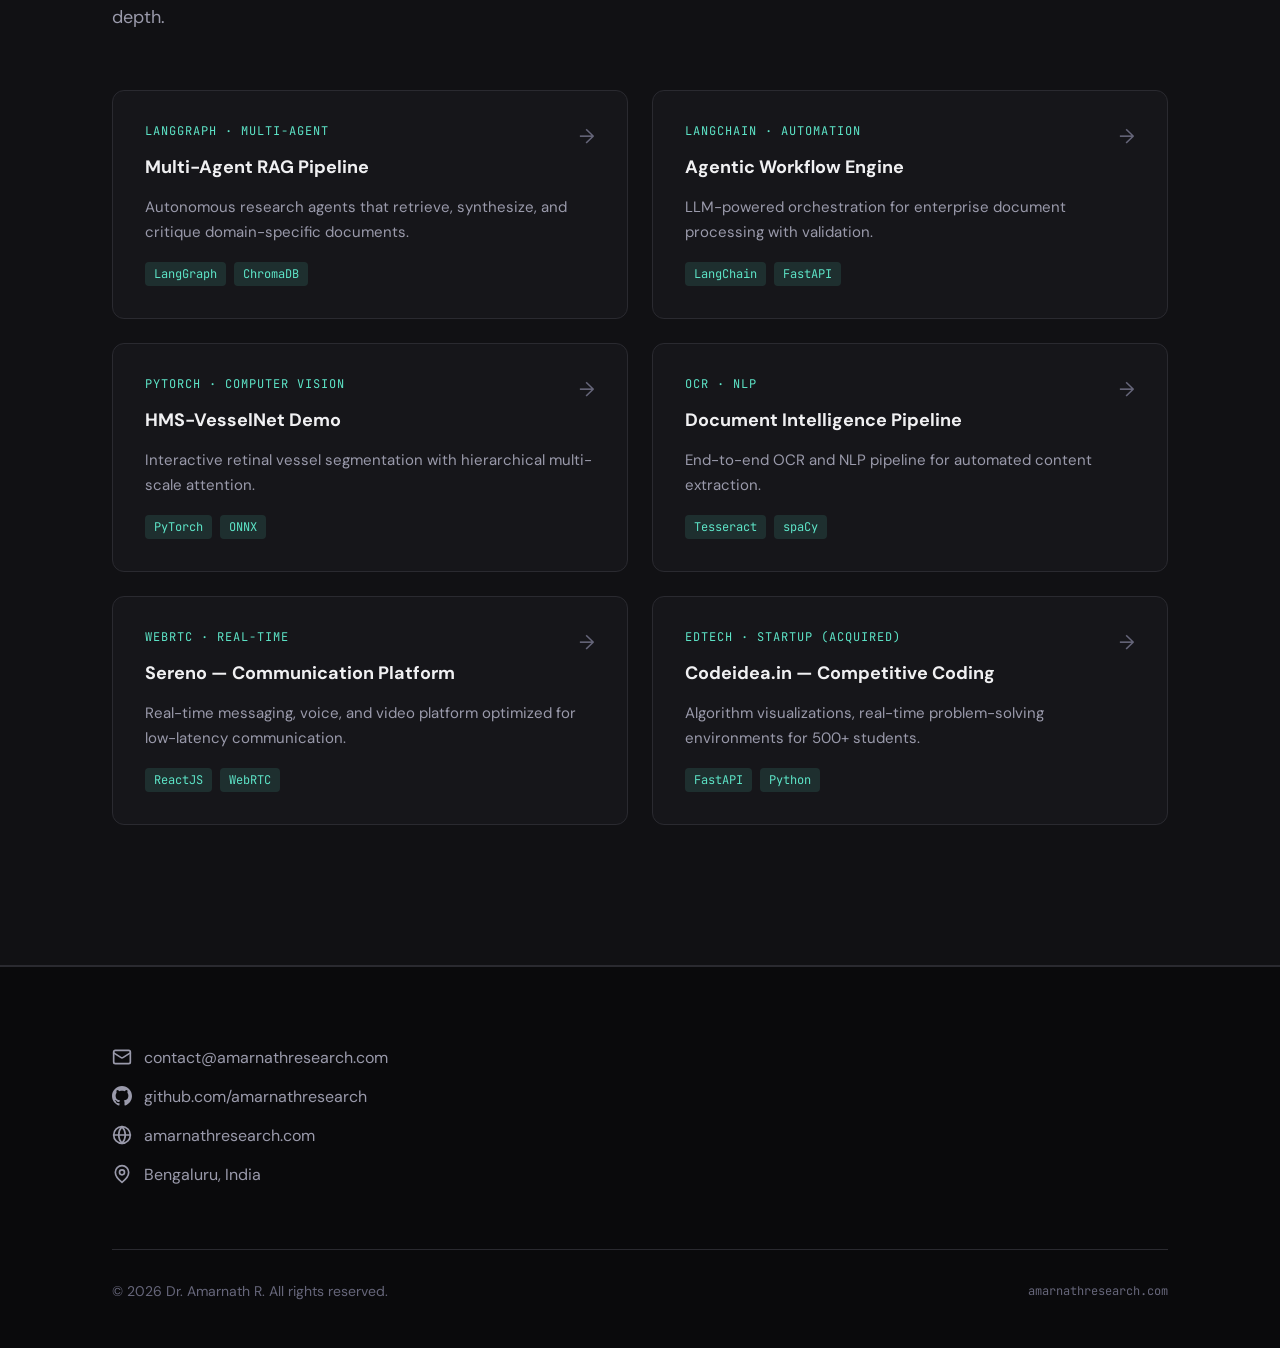
==== commit cd429bc5: "changed" ====
--- a/index.html
+++ b/index.html
@@ -444,7 +444,7 @@
     <div class="hero-content">
       <div class="hero-eyebrow">// Research &middot; Architecture &middot; Scale</div>
       <h1 class="hero-name">Dr. Amarnath R<span class="accent-dot">.</span></h1>
-      <p class="hero-title"><strong>Principal AI Architect</strong> &nbsp;|&nbsp; Ph.D. in Computer Vision &nbsp;|&nbsp; GenAI &amp; Multi-Agent Systems</p>
+      <p class="hero-title"><strong>Head of AI Engineering &nbsp;|&nbsp; Principal AI Architect</strong> &nbsp;|&nbsp; Ph.D. in Computer Vision &nbsp;|&nbsp; GenAI &amp; Multi-Agent Systems</p>
       <p class="hero-desc">Bridging deep academic research with enterprise-scale engineering. I architect Agentic AI systems and Deep Learning pipelines that move beyond POCs into production-grade, high-ROI innovation.</p>
       <div class="hero-stats">
         <div><div class="hero-stat-num">15+</div><div class="hero-stat-label">Years Experience</div></div>
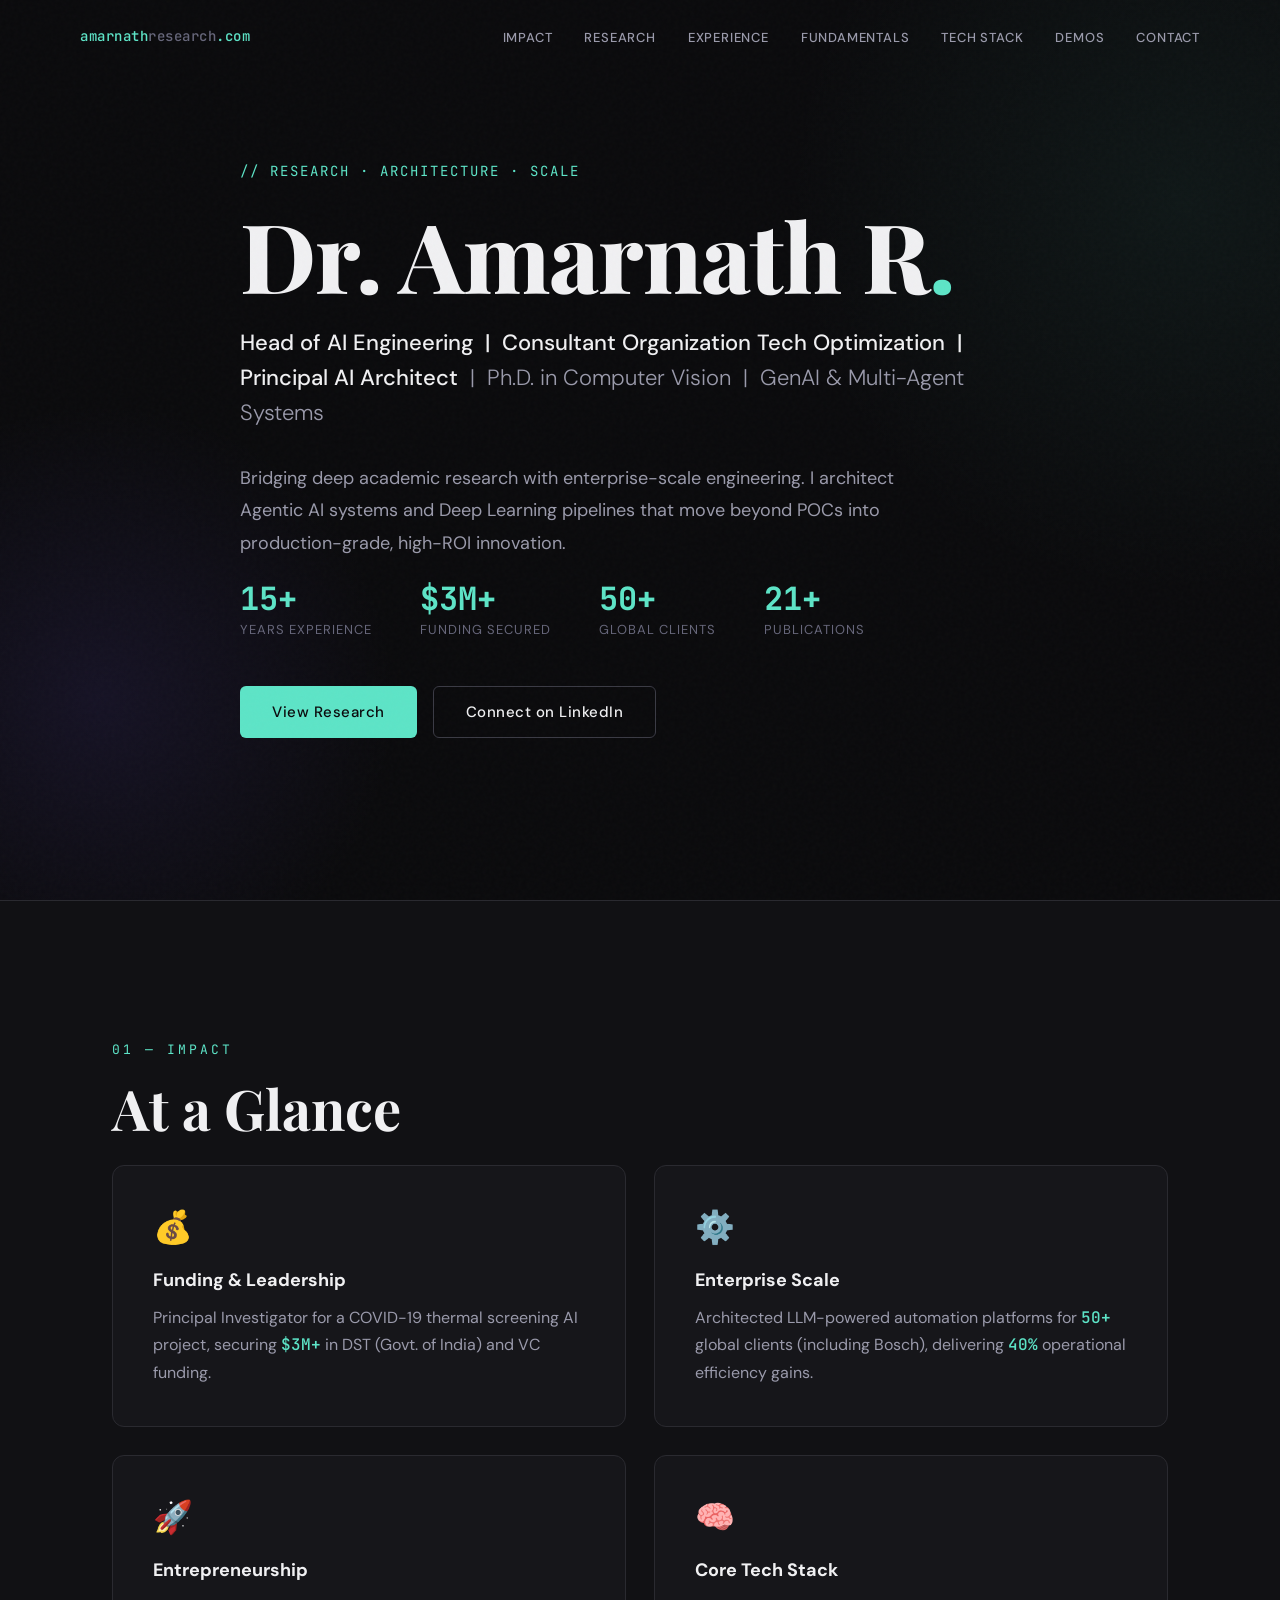
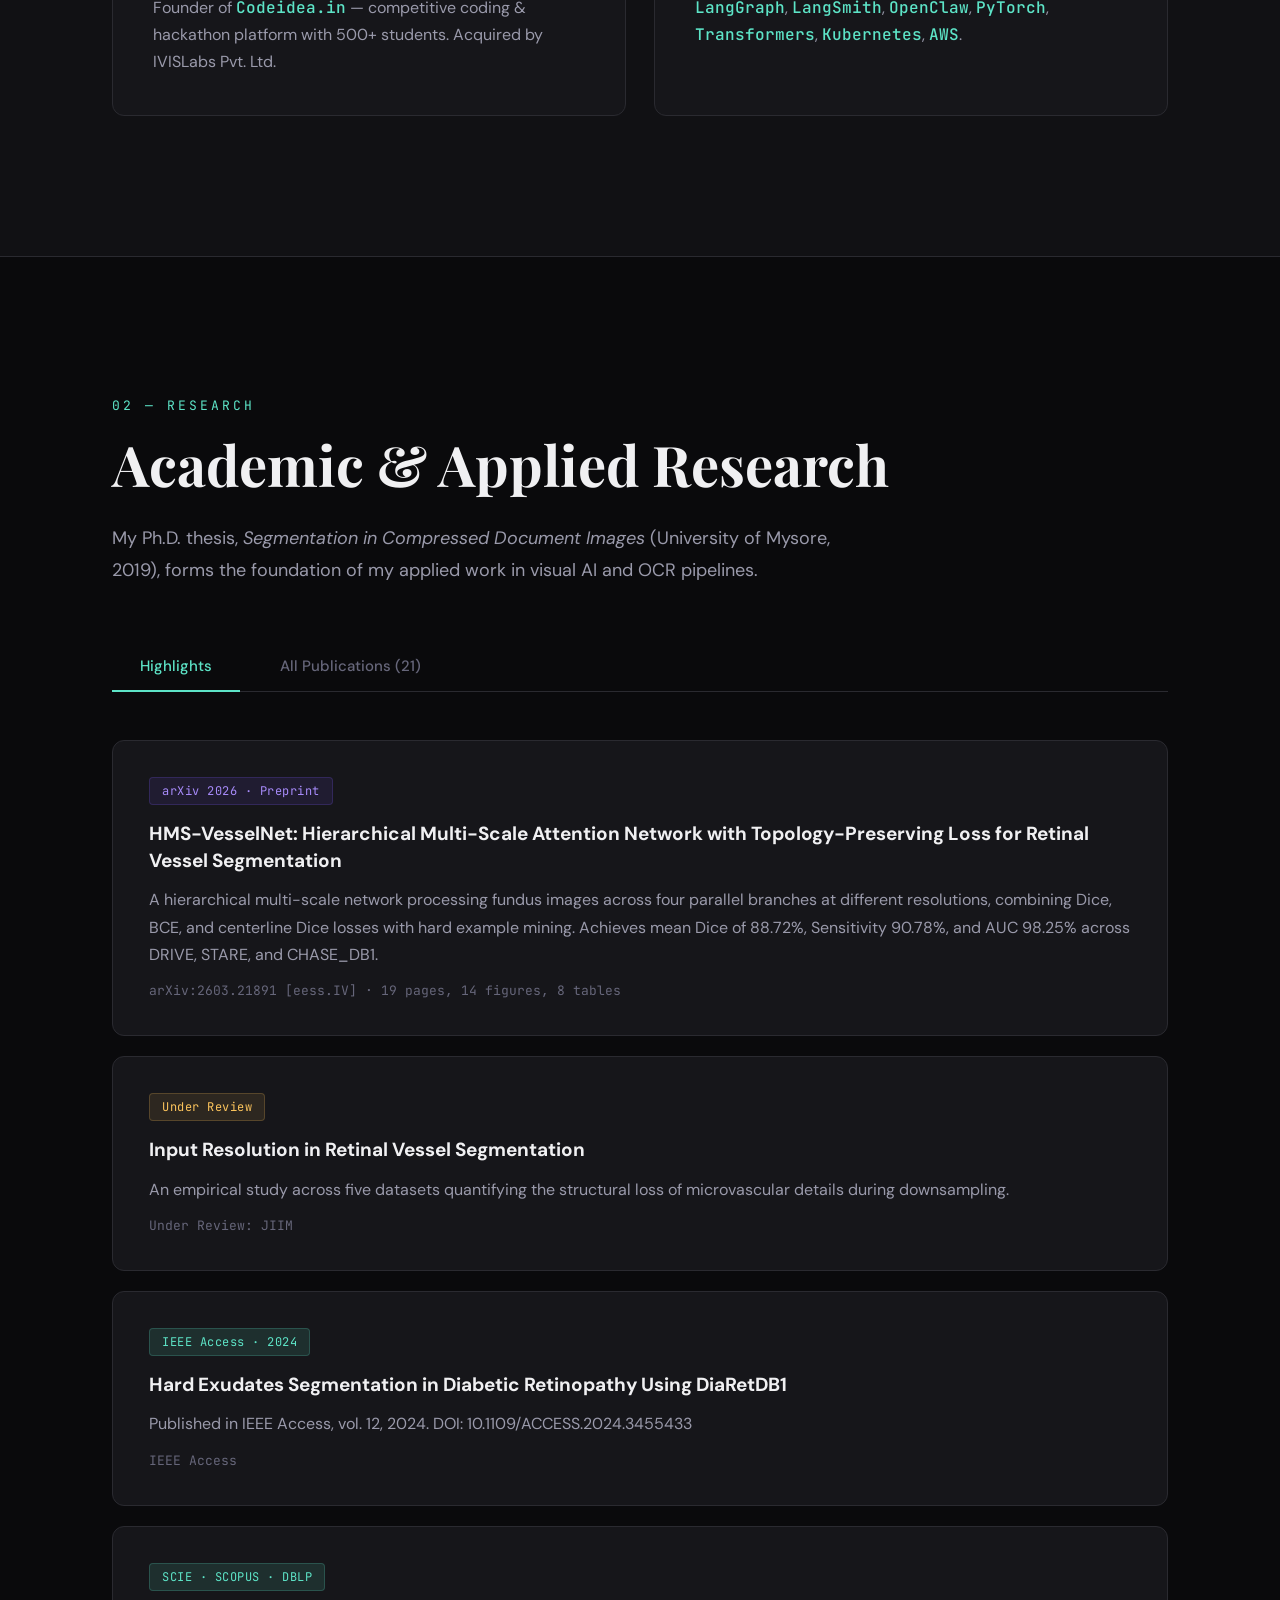
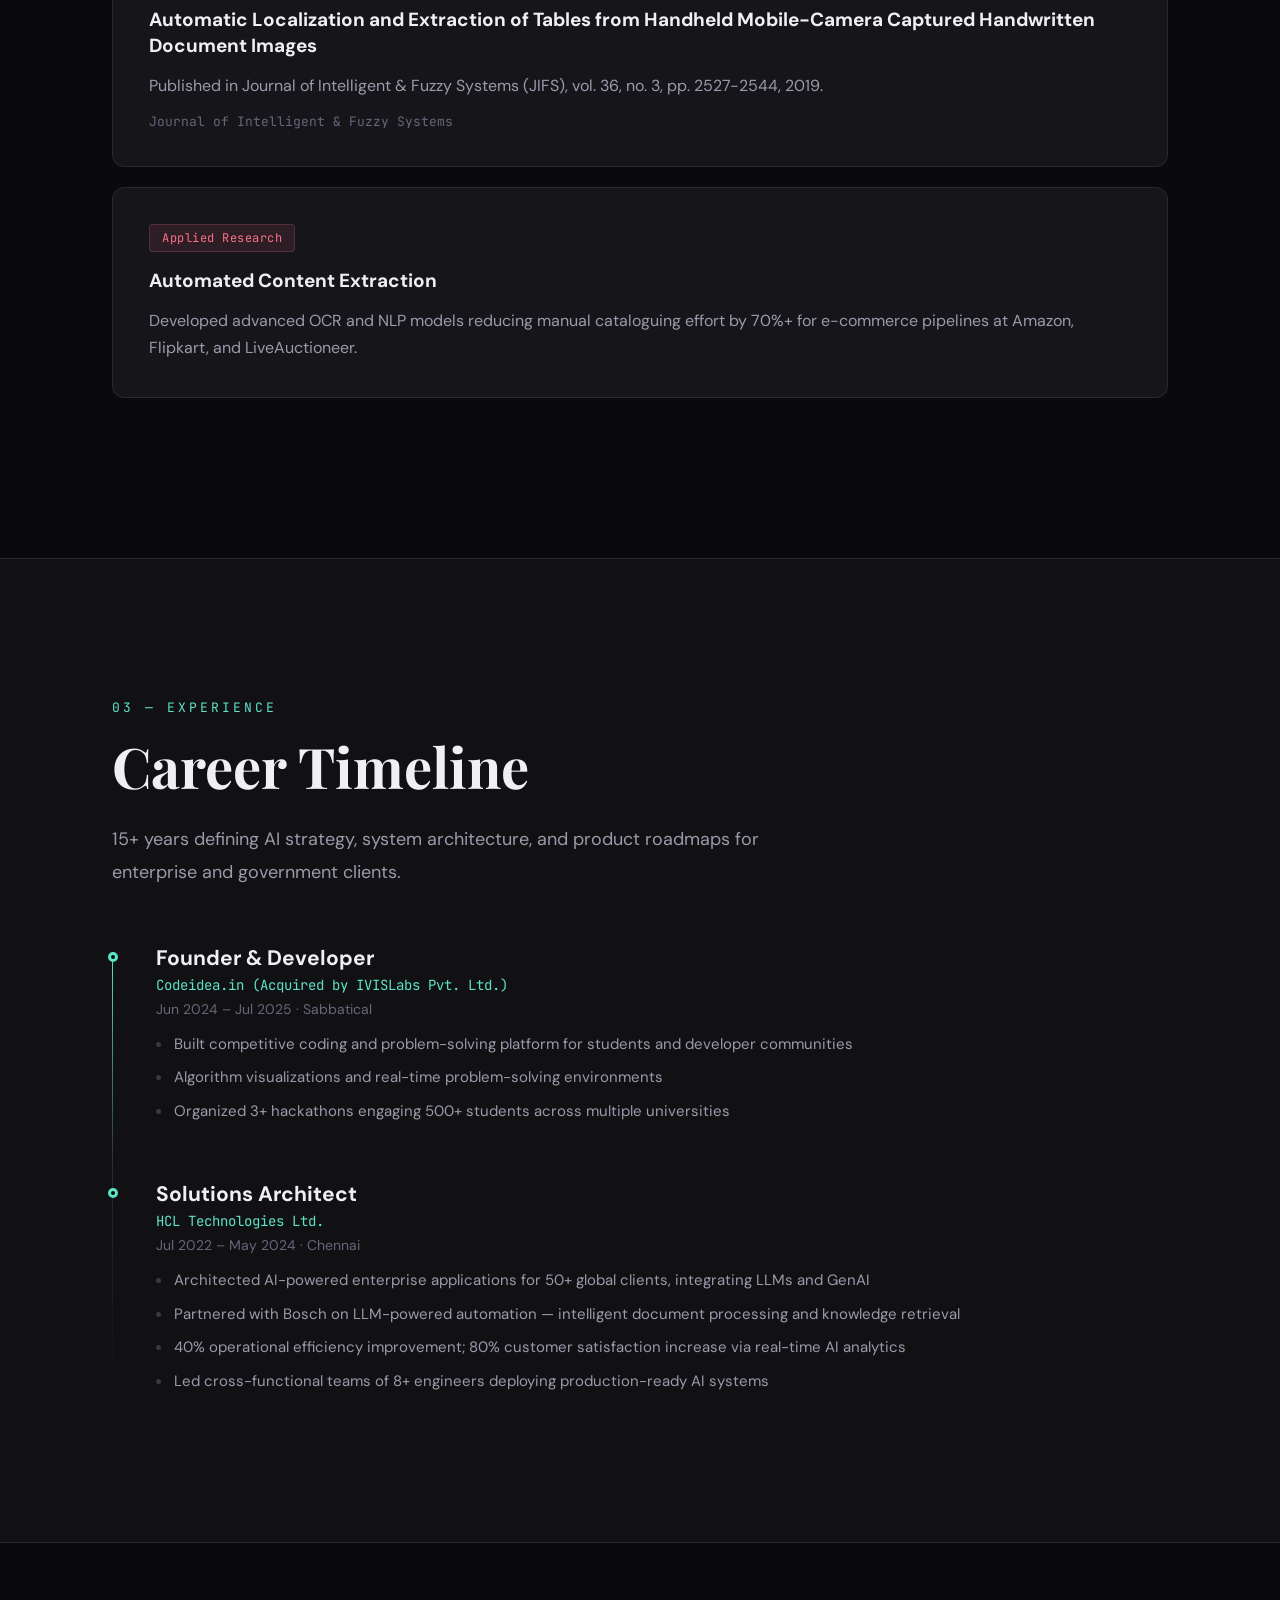
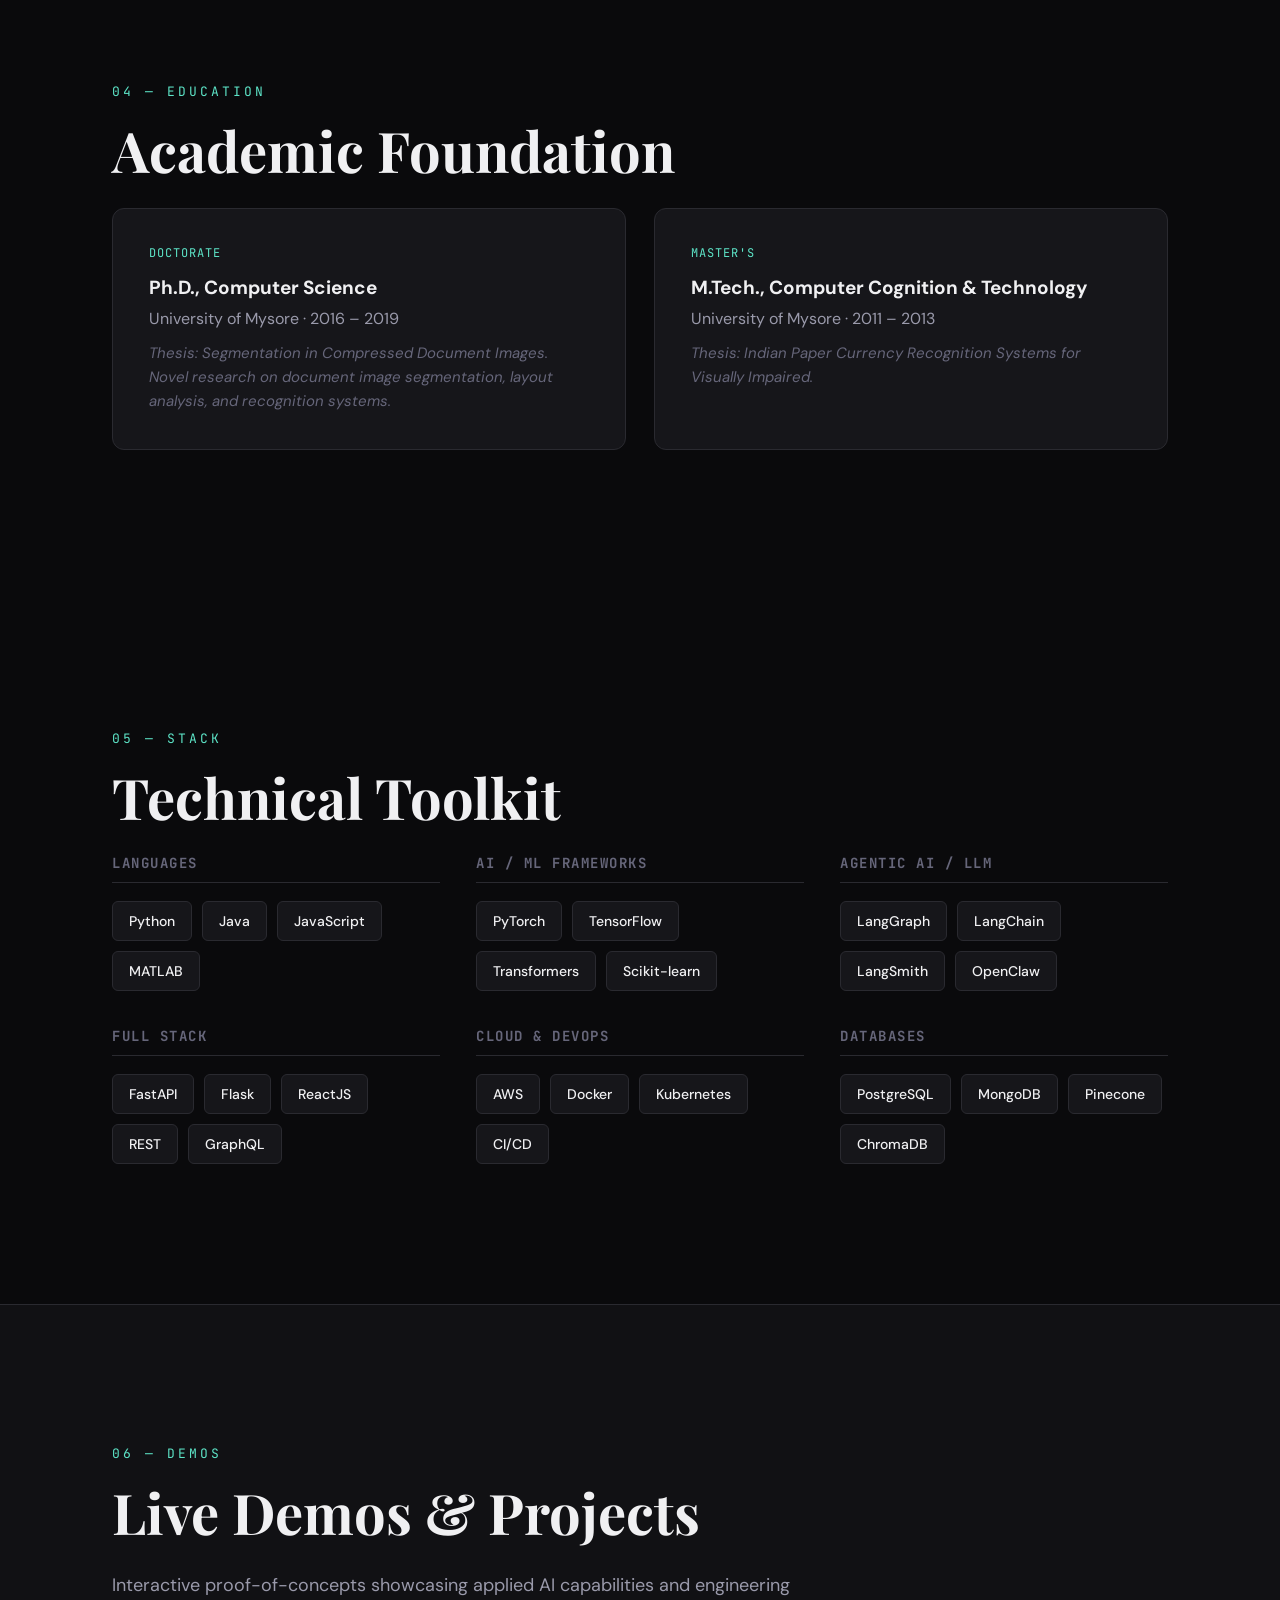
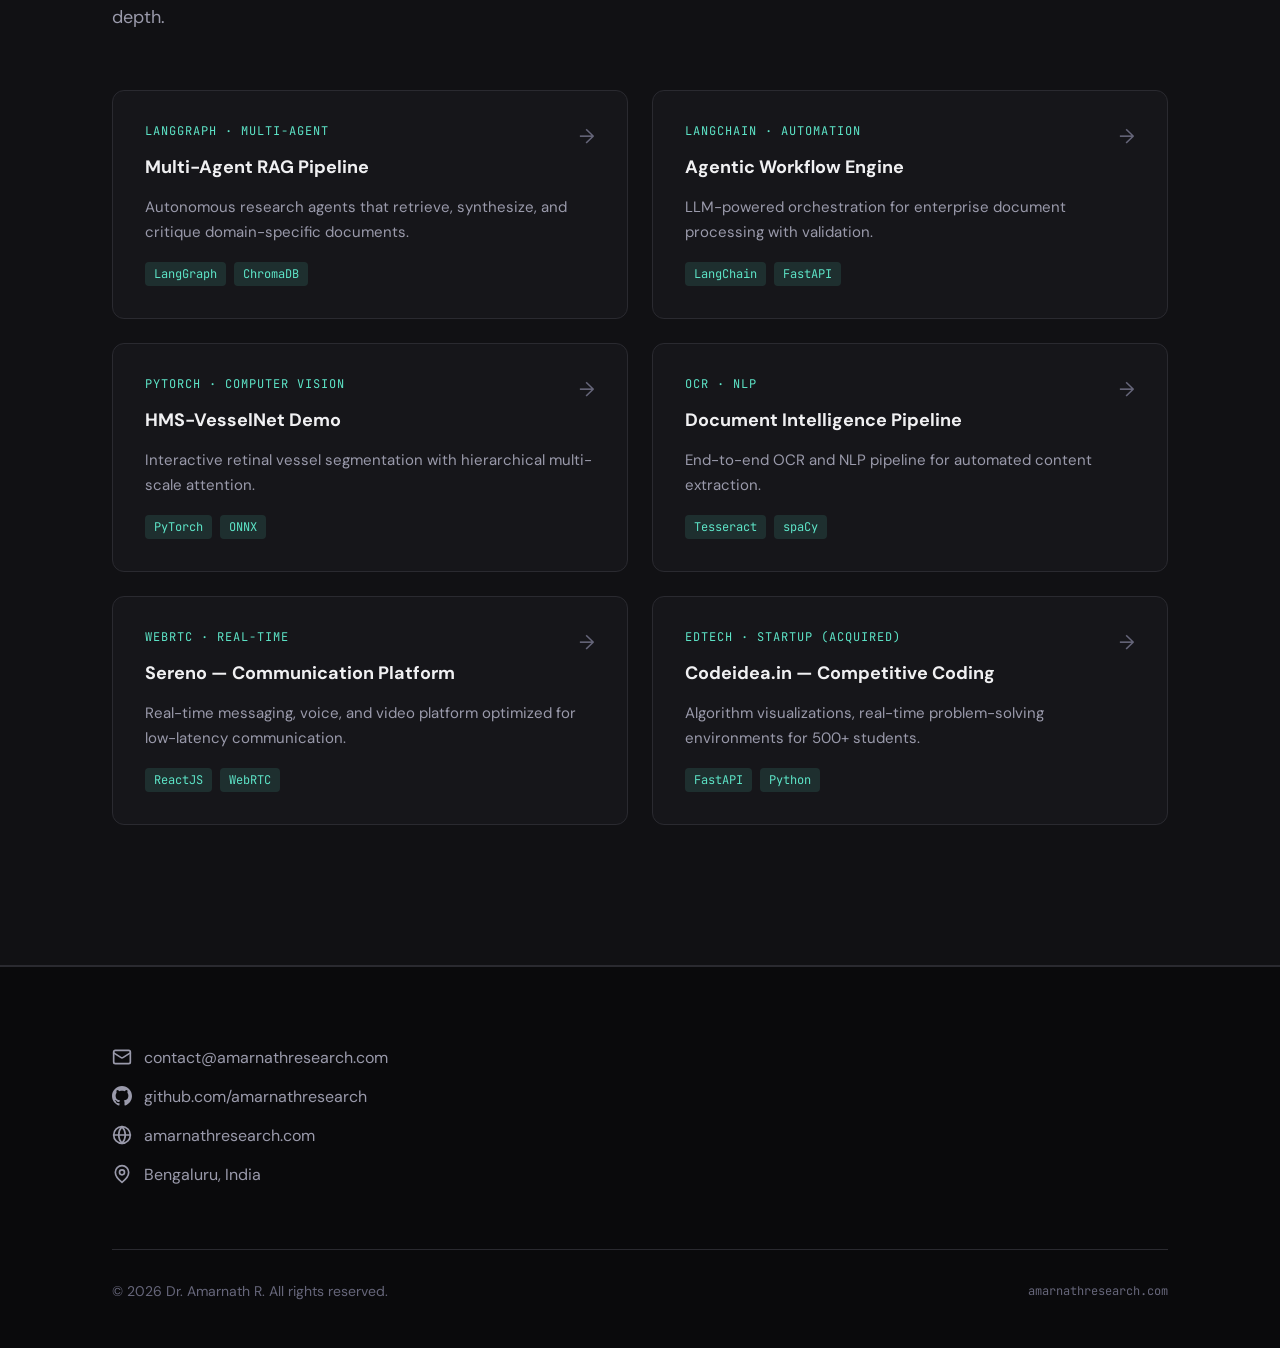
==== commit 75ec7525: "changed" ====
--- a/index.html
+++ b/index.html
@@ -444,7 +444,7 @@
     <div class="hero-content">
       <div class="hero-eyebrow">// Research &middot; Architecture &middot; Scale</div>
       <h1 class="hero-name">Dr. Amarnath R<span class="accent-dot">.</span></h1>
-      <p class="hero-title"><strong>Head of AI Engineering &nbsp;|&nbsp; Principal AI Architect</strong> &nbsp;|&nbsp; Ph.D. in Computer Vision &nbsp;|&nbsp; GenAI &amp; Multi-Agent Systems</p>
+      <p class="hero-title"><strong>Head of AI Engineering &nbsp;|&nbsp; Consultant Organization Tech Optimization &nbsp;|&nbsp; Principal AI Architect</strong> &nbsp;|&nbsp; Ph.D. in Computer Vision &nbsp;|&nbsp; GenAI &amp; Multi-Agent Systems</p>
       <p class="hero-desc">Bridging deep academic research with enterprise-scale engineering. I architect Agentic AI systems and Deep Learning pipelines that move beyond POCs into production-grade, high-ROI innovation.</p>
       <div class="hero-stats">
         <div><div class="hero-stat-num">15+</div><div class="hero-stat-label">Years Experience</div></div>
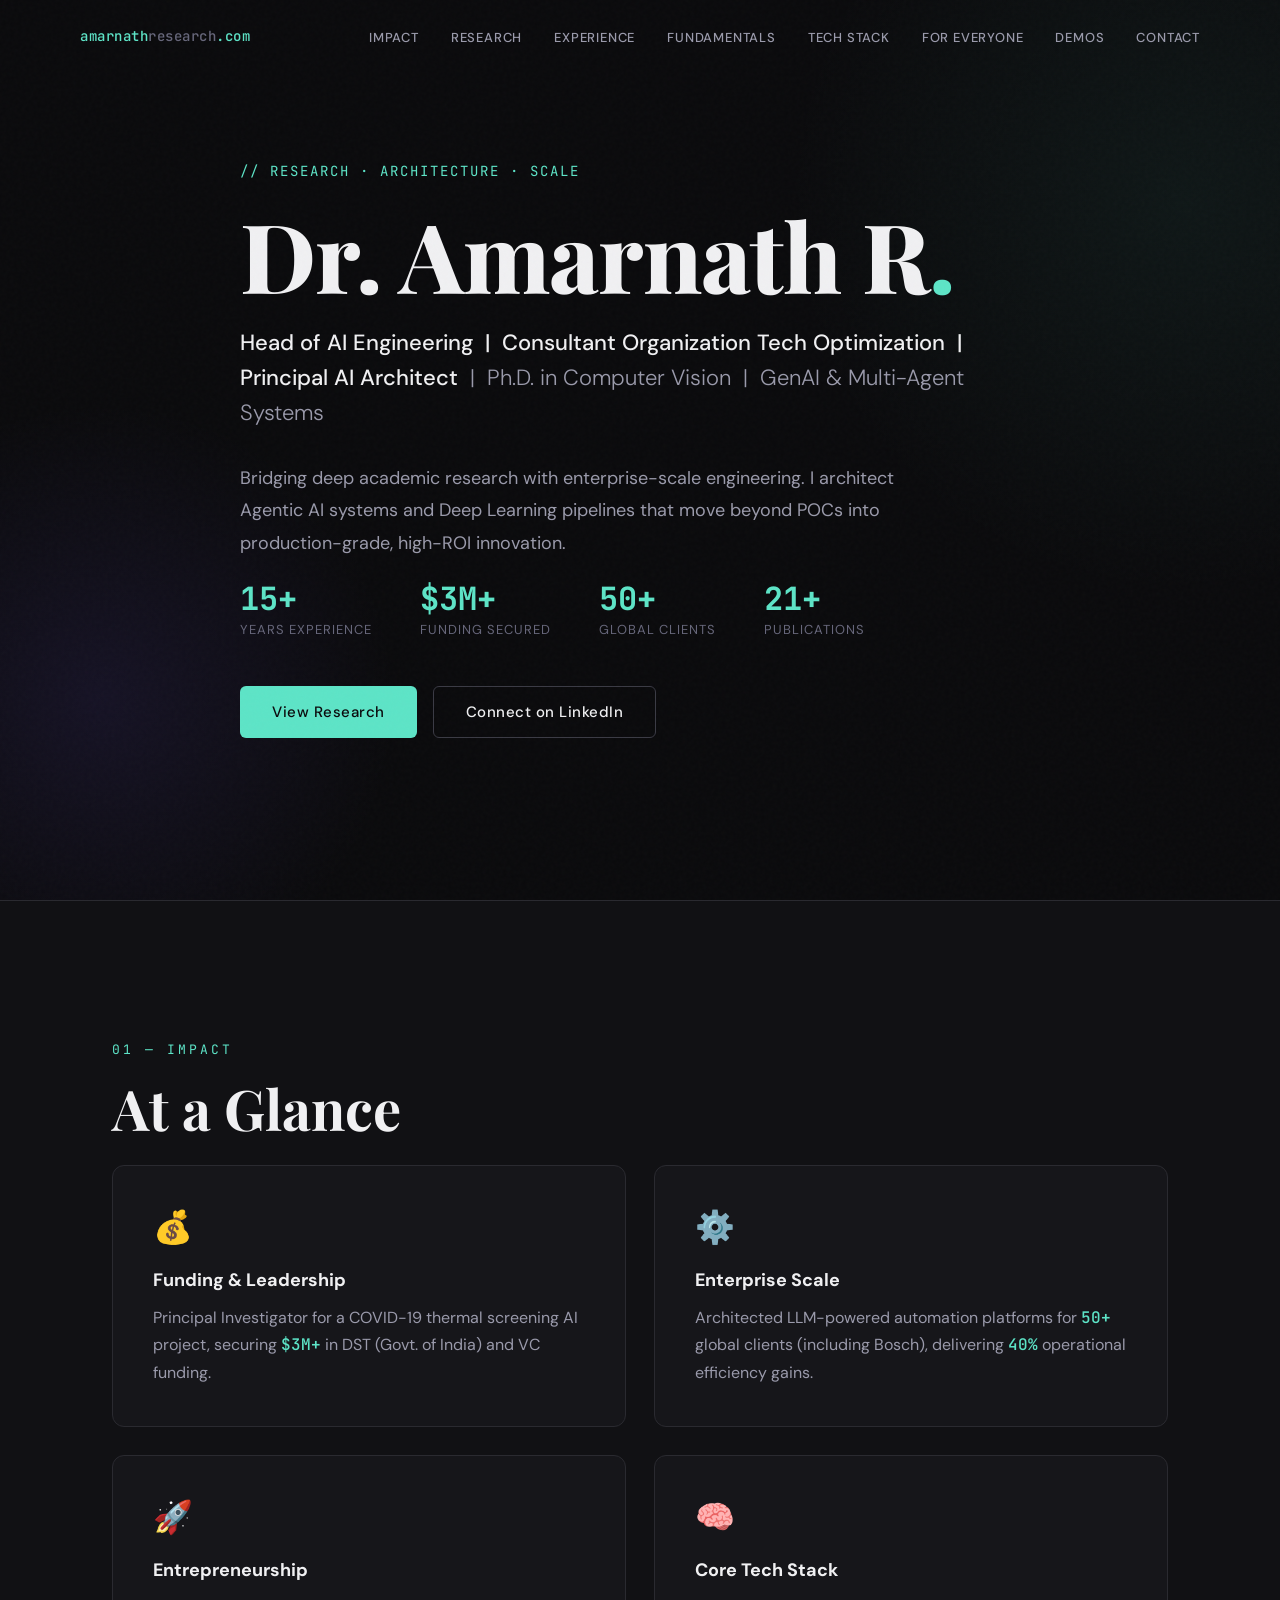
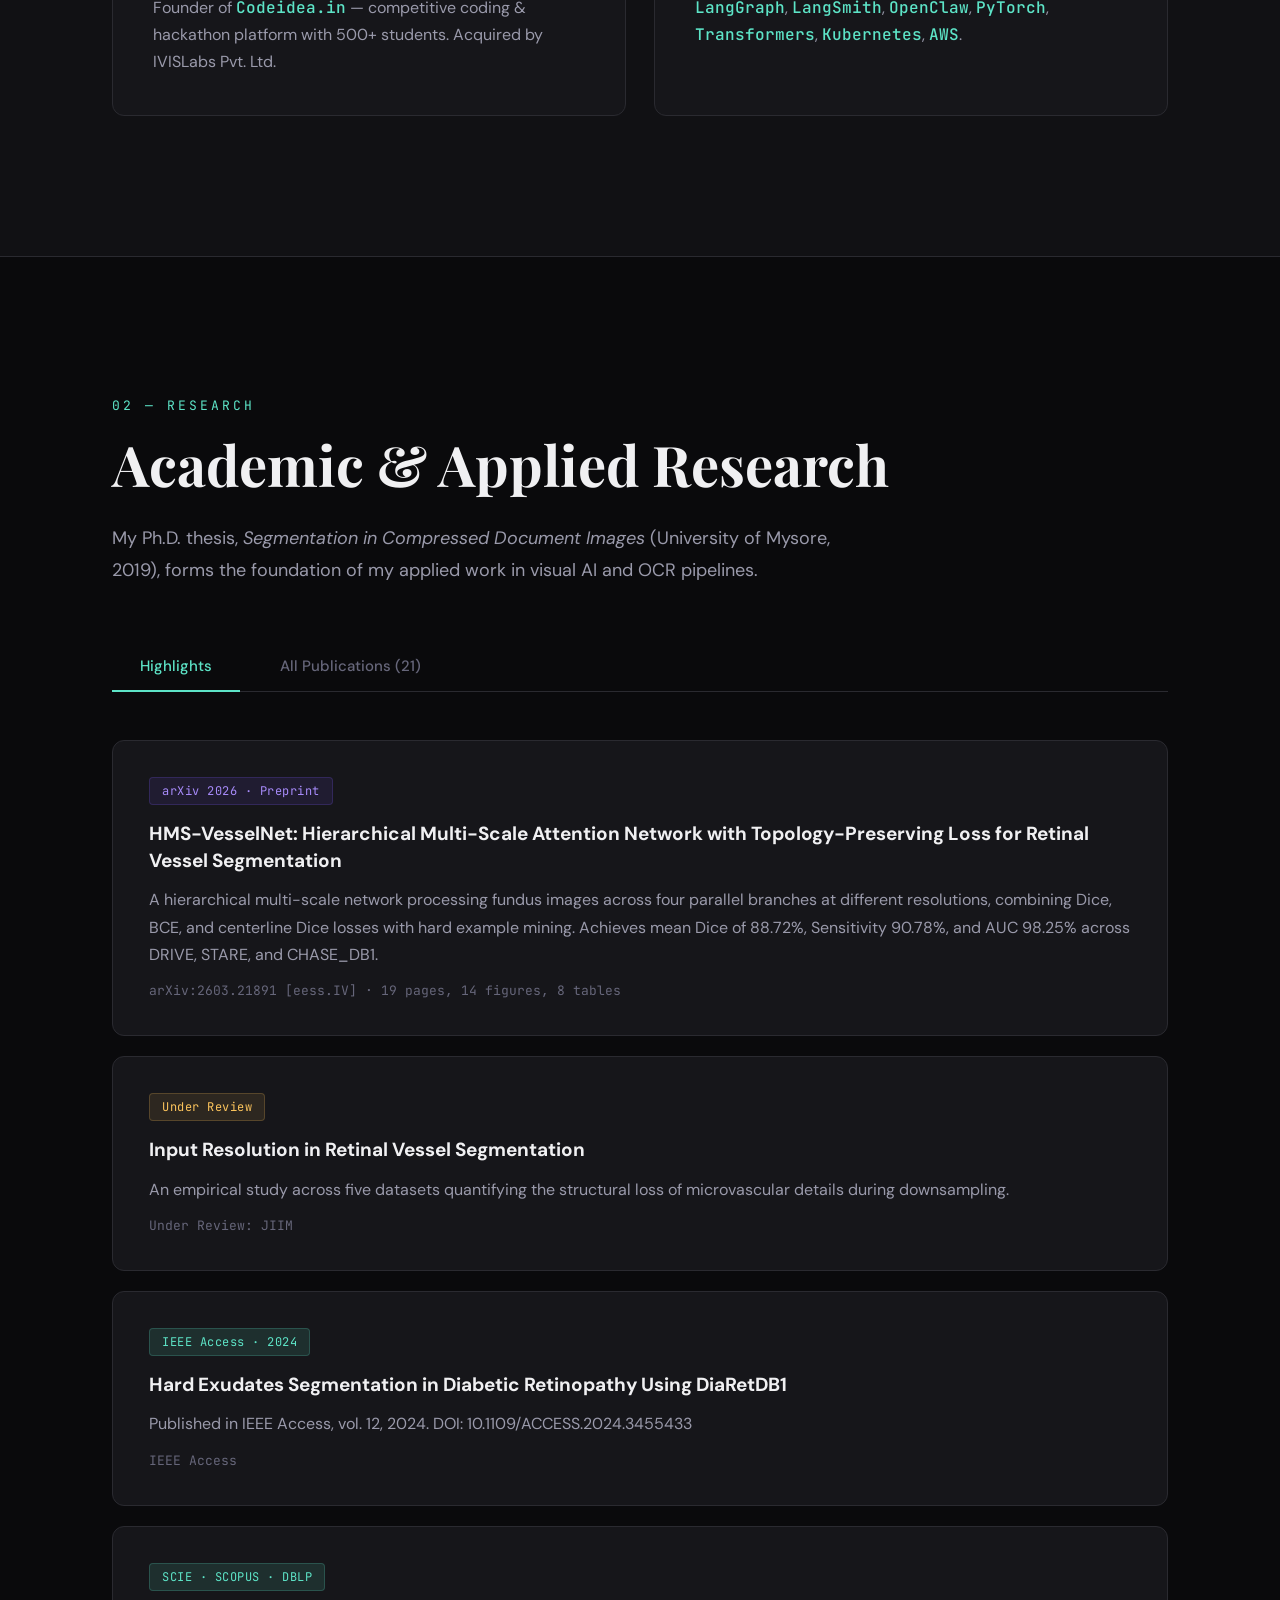
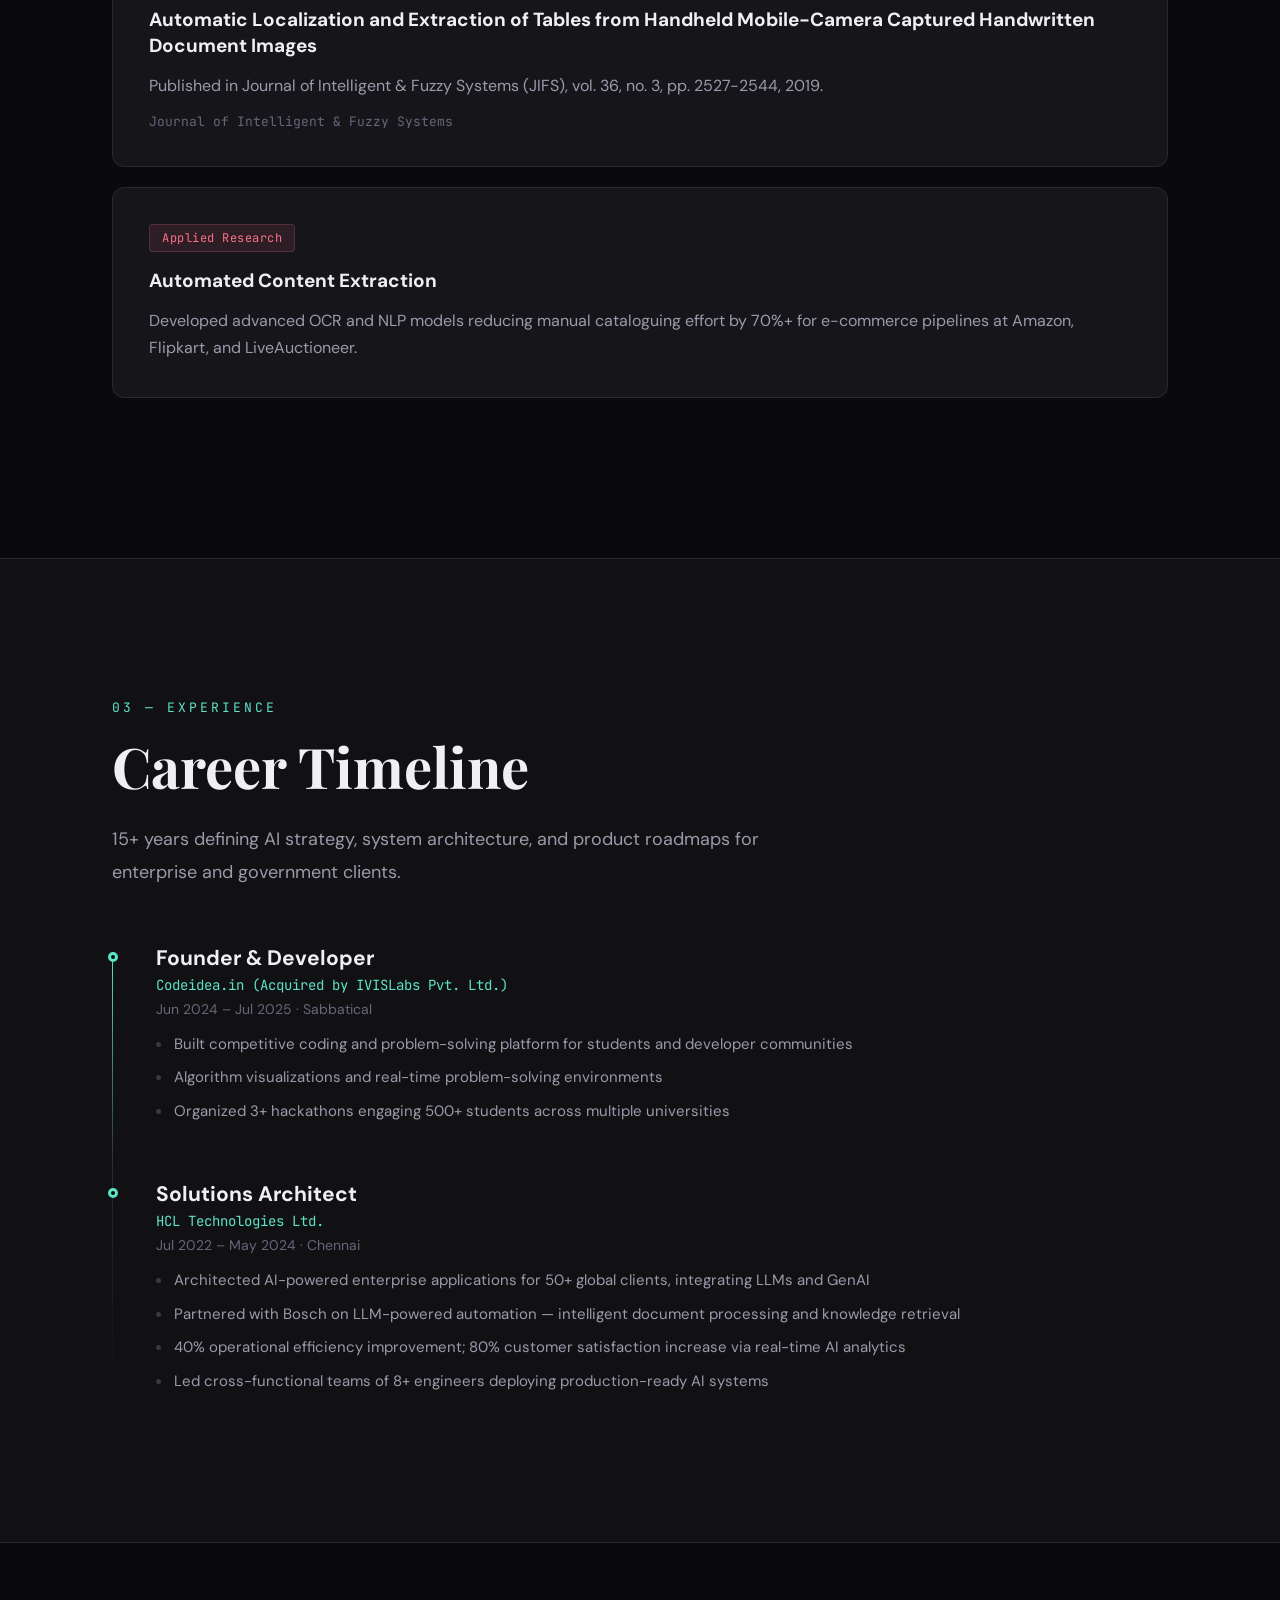
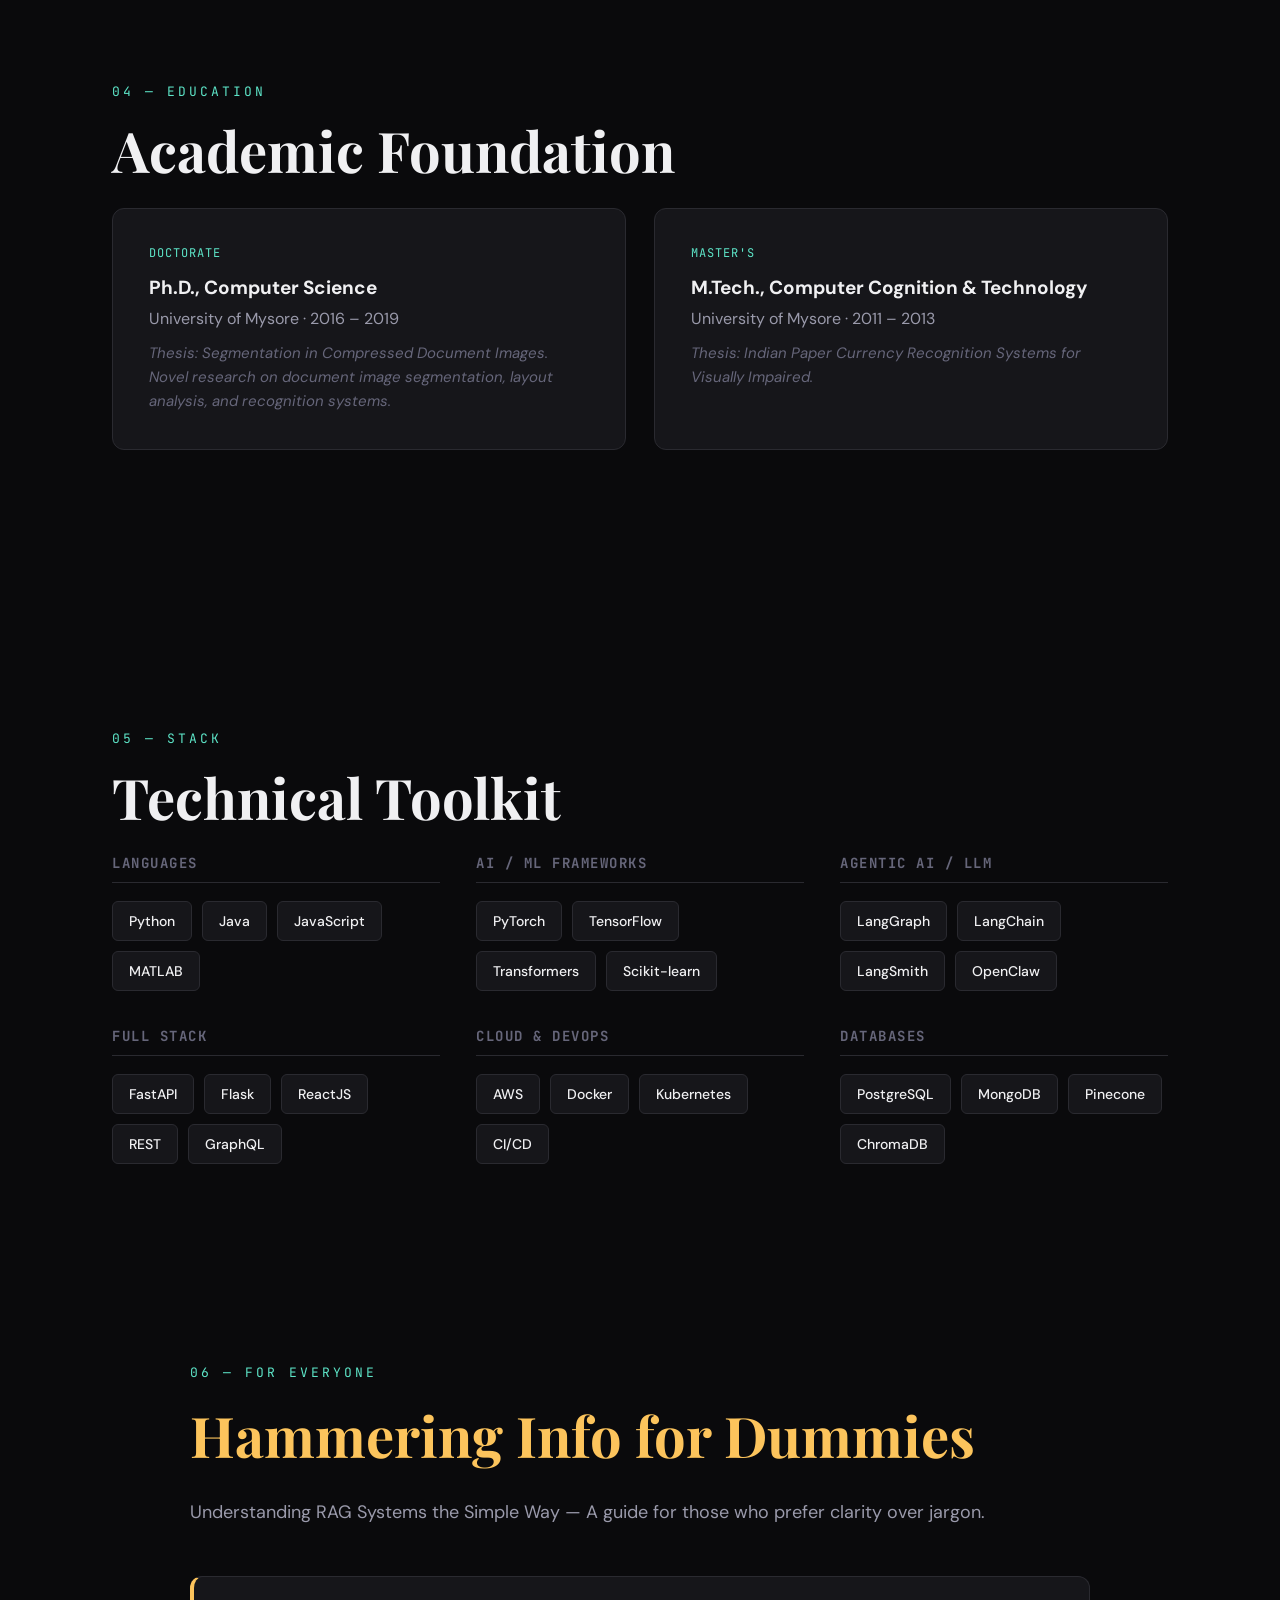
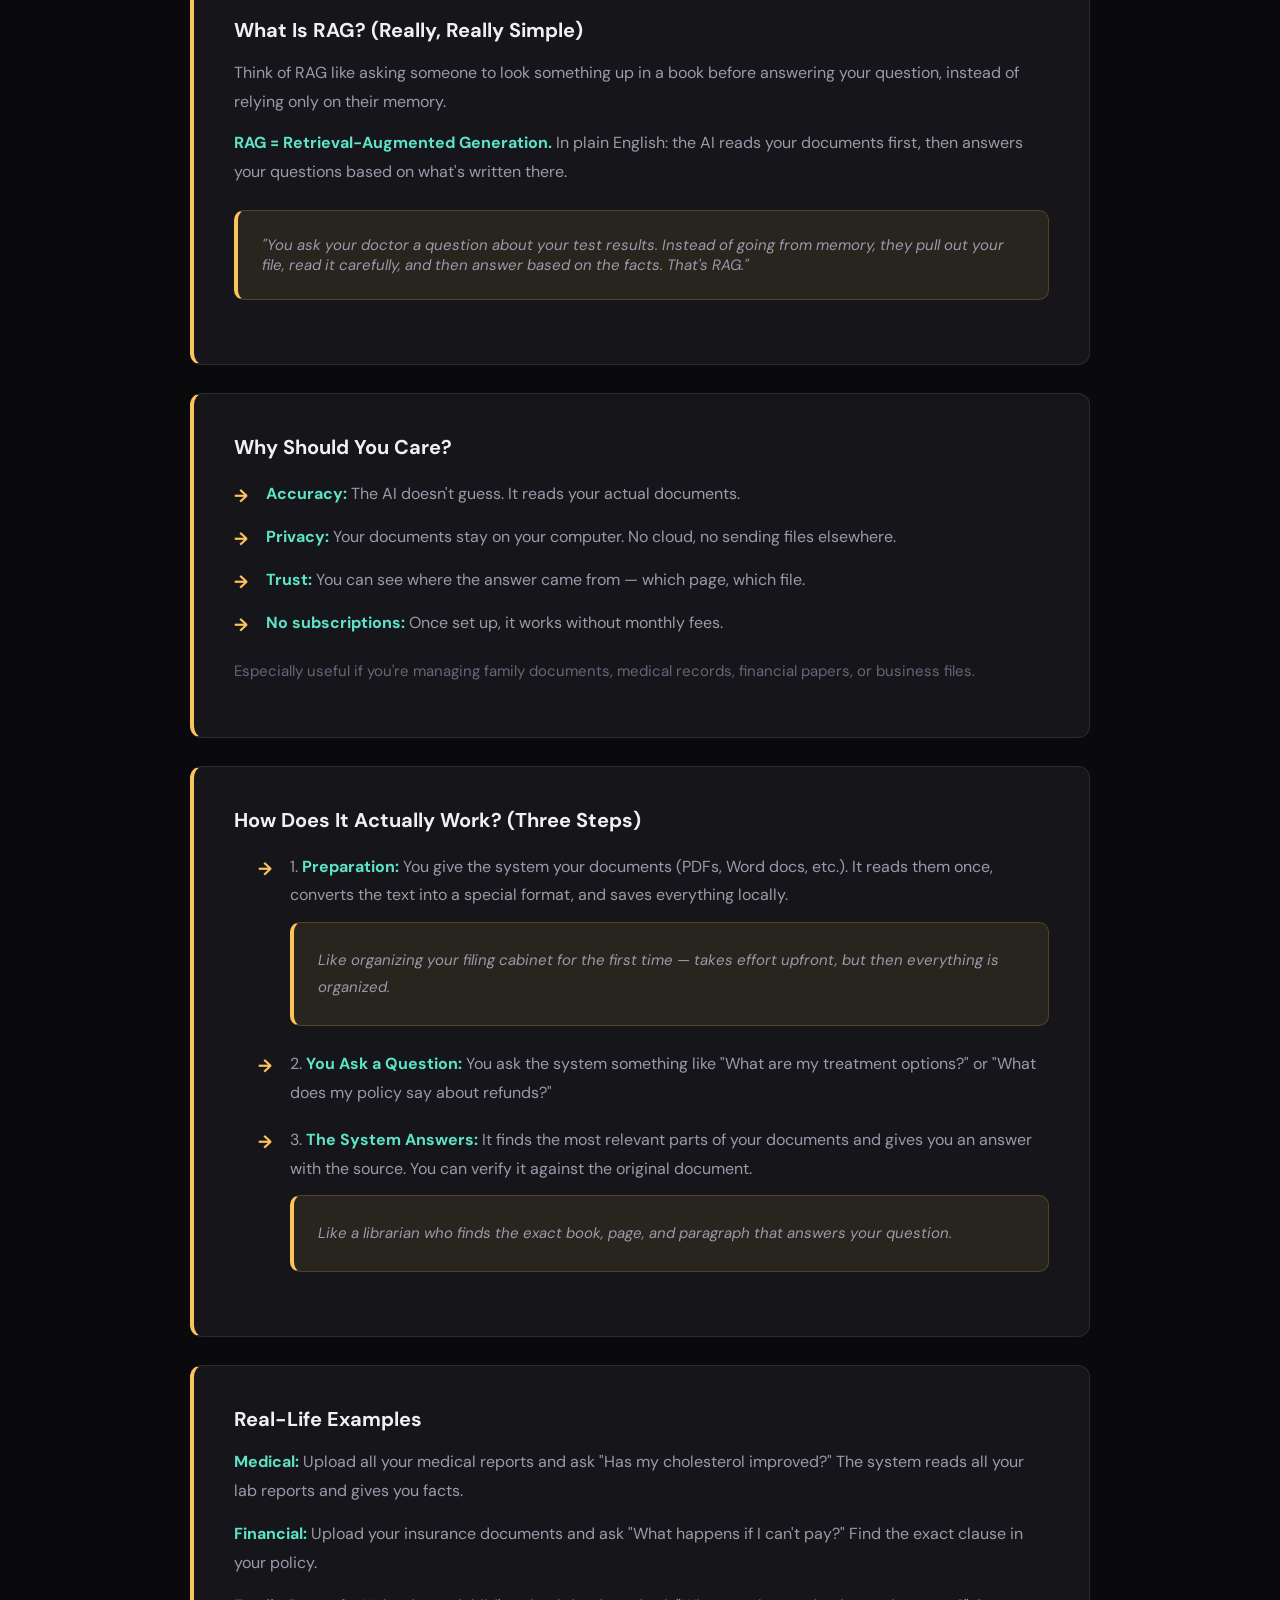
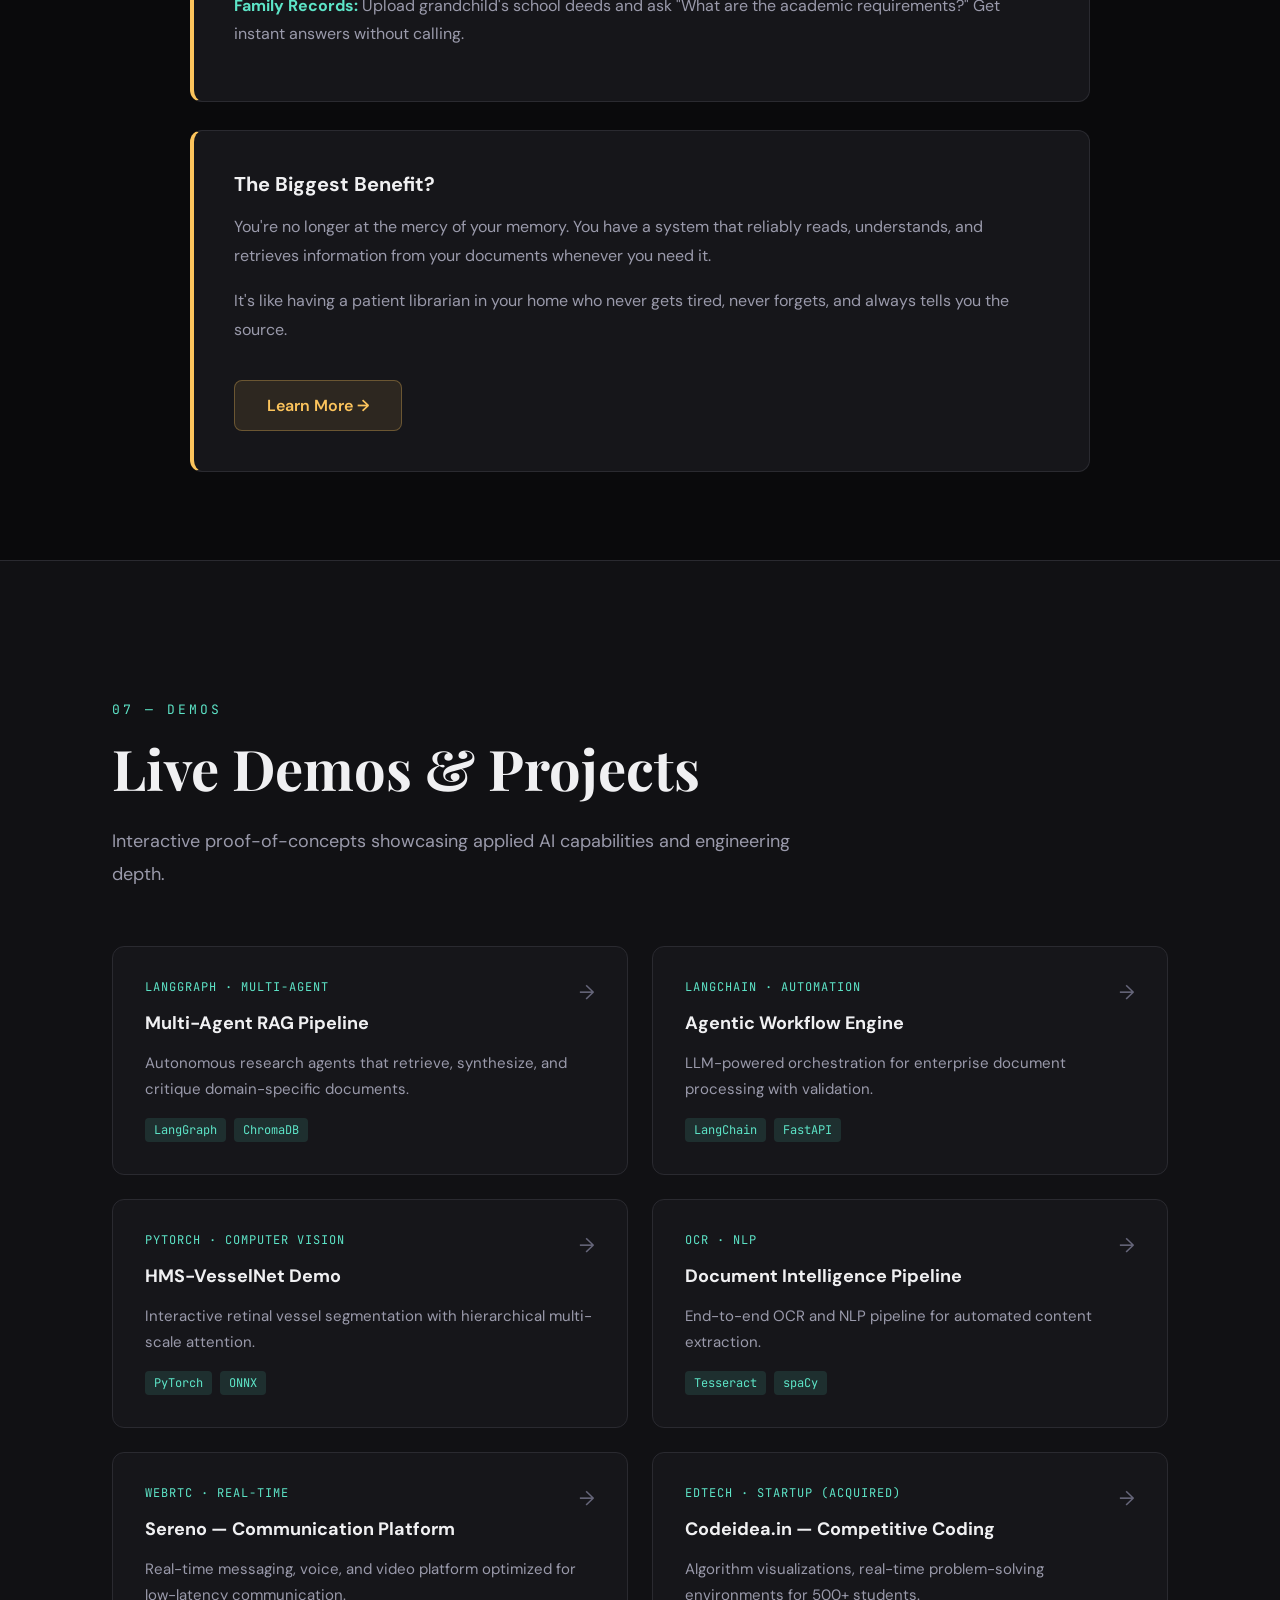
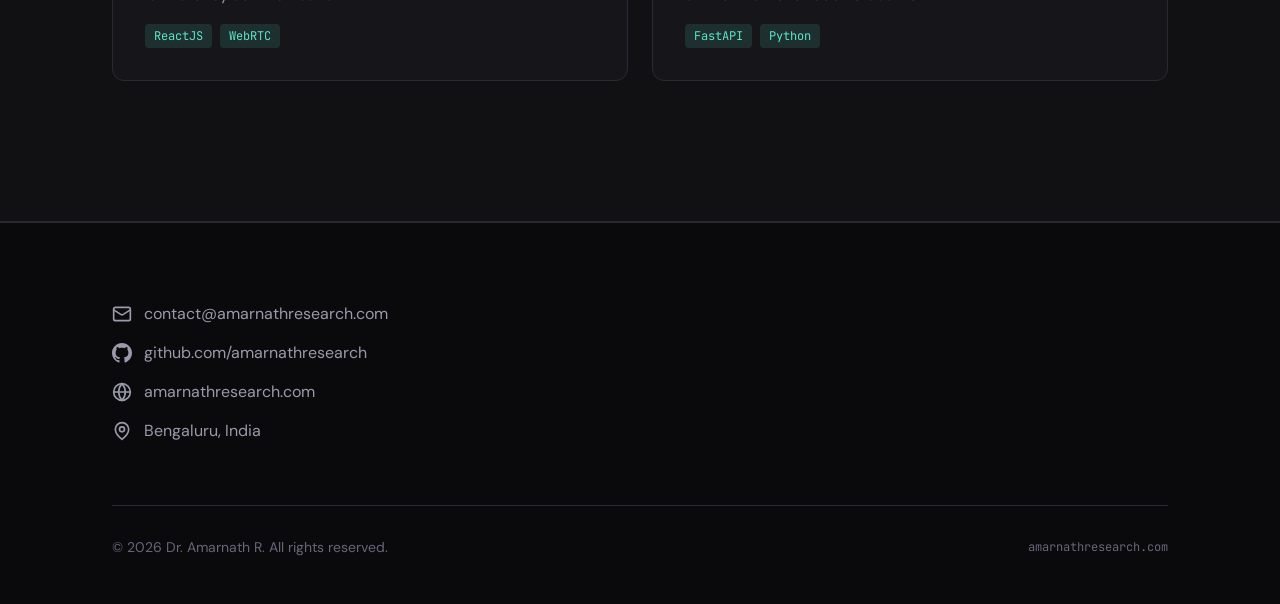
==== commit c34a52b3: "Add 'Hammering Info for Dummies' section explaining RAG for seniors" ====
--- a/index.html
+++ b/index.html
@@ -352,6 +352,41 @@
 .demo-stack { display: flex; gap: 8px; flex-wrap: wrap; margin-top: auto; }
 .demo-stack span { font-family: var(--font-mono); font-size: 12px; padding: 4px 9px; border-radius: 4px; background: var(--accent-dim); color: var(--accent); }
 
+/* ========== HAMMERING INFO ========== */
+.hammer-section { padding: 60px 0; }
+.hammer-container { max-width: 900px; margin: 0 auto; }
+.hammer-title { font-family: var(--font-display); font-size: clamp(32px, 5vw, 56px); font-weight: 700; margin-bottom: 24px; color: var(--accent-warm); }
+.hammer-subtitle { font-size: 18px; color: var(--text-secondary); margin-bottom: 48px; line-height: 1.8; }
+.hammer-card {
+  background: var(--bg-card); border: 1px solid var(--border); border-radius: 12px;
+  padding: 40px; margin-bottom: 28px; transition: all 0.3s;
+  border-left: 4px solid var(--accent-warm);
+}
+.hammer-card h3 { font-size: 20px; font-weight: 700; margin-bottom: 16px; color: var(--text-primary); }
+.hammer-card p { font-size: 16px; line-height: 1.8; color: var(--text-secondary); margin-bottom: 12px; }
+.hammer-card strong { color: var(--accent); }
+.hammer-list { list-style: none; padding-left: 0; margin: 20px 0; }
+.hammer-list li {
+  font-size: 16px; line-height: 1.8; color: var(--text-secondary);
+  margin-bottom: 14px; padding-left: 32px; position: relative;
+}
+.hammer-list li::before {
+  content: '→'; position: absolute; left: 0; color: var(--accent-warm);
+  font-weight: 700; font-size: 18px;
+}
+.hammer-analogy {
+  background: rgba(252, 196, 92, 0.08); border: 1px solid rgba(252, 196, 92, 0.2);
+  border-radius: 10px; padding: 24px; margin: 24px 0;
+  font-size: 15px; font-style: italic; color: var(--text-secondary);
+  border-left: 4px solid var(--accent-warm);
+}
+.hammer-cta {
+  display: inline-block; margin-top: 24px; padding: 14px 32px;
+  background: var(--accent-warm-dim); color: var(--accent-warm); border: 1px solid rgba(252, 196, 92, 0.3);
+  border-radius: 8px; font-weight: 600; font-size: 16px; transition: all 0.3s; cursor: pointer;
+}
+.hammer-cta:hover { background: var(--accent-warm); color: var(--bg-primary); border-color: var(--accent-warm); }
+
 /* ========== FOOTER ========== */
 .footer { border-top: 1px solid var(--border); padding: 80px 0 48px; }
 .footer-grid { display: grid; grid-template-columns: 1fr 1fr; gap: 56px; margin-bottom: 64px; }
@@ -429,6 +464,7 @@
       <li><a href="#experience" onclick="closeMenu()">Experience</a></li>
       <li><a href="#fundamentals" onclick="closeMenu()">Fundamentals</a></li>
       <li><a href="#techstack" onclick="closeMenu()">Tech Stack</a></li>
+      <li><a href="#hammering" onclick="closeMenu()">For Everyone</a></li>
       <li><a href="#demos" onclick="closeMenu()">Demos</a></li>
       <li><a href="#contact" onclick="closeMenu()">Contact</a></li>
     </ul>
@@ -691,11 +727,75 @@
   </div>
 </section>
 
+<!-- HAMMERING INFO FOR DUMMIES -->
+<section class="hammer-section" id="hammering">
+  <div class="container">
+    <div class="hammer-container">
+      <div class="reveal">
+        <div class="section-label">06 &mdash; For Everyone</div>
+        <h2 class="hammer-title">Hammering Info for Dummies</h2>
+        <p class="hammer-subtitle">Understanding RAG Systems the Simple Way — A guide for those who prefer clarity over jargon.</p>
+      </div>
+
+      <div class="hammer-card reveal">
+        <h3>What Is RAG? (Really, Really Simple)</h3>
+        <p>Think of RAG like asking someone to look something up in a book before answering your question, instead of relying only on their memory.</p>
+        <p><strong>RAG = Retrieval-Augmented Generation.</strong> In plain English: the AI reads your documents first, then answers your questions based on what's written there.</p>
+        <div class="hammer-analogy">
+          "You ask your doctor a question about your test results. Instead of going from memory, they pull out your file, read it carefully, and then answer based on the facts. That's RAG."
+        </div>
+      </div>
+
+      <div class="hammer-card reveal">
+        <h3>Why Should You Care?</h3>
+        <ul class="hammer-list">
+          <li><strong>Accuracy:</strong> The AI doesn't guess. It reads your actual documents.</li>
+          <li><strong>Privacy:</strong> Your documents stay on your computer. No cloud, no sending files elsewhere.</li>
+          <li><strong>Trust:</strong> You can see where the answer came from — which page, which file.</li>
+          <li><strong>No subscriptions:</strong> Once set up, it works without monthly fees.</li>
+        </ul>
+        <p style="margin-top: 20px; font-size: 15px; color: var(--text-muted);">Especially useful if you're managing family documents, medical records, financial papers, or business files.</p>
+      </div>
+
+      <div class="hammer-card reveal">
+        <h3>How Does It Actually Work? (Three Steps)</h3>
+        <div class="hammer-list" style="list-style: decimal; padding-left: 24px; margin: 20px 0;">
+          <li style="margin-bottom: 18px;">
+            <strong>Preparation:</strong> You give the system your documents (PDFs, Word docs, etc.). It reads them once, converts the text into a special format, and saves everything locally.
+            <div class="hammer-analogy" style="margin-top: 12px;">Like organizing your filing cabinet for the first time — takes effort upfront, but then everything is organized.</div>
+          </li>
+          <li style="margin-bottom: 18px;">
+            <strong>You Ask a Question:</strong> You ask the system something like "What are my treatment options?" or "What does my policy say about refunds?"
+          </li>
+          <li style="margin-bottom: 0;">
+            <strong>The System Answers:</strong> It finds the most relevant parts of your documents and gives you an answer with the source. You can verify it against the original document.
+            <div class="hammer-analogy" style="margin-top: 12px;">Like a librarian who finds the exact book, page, and paragraph that answers your question.</div>
+          </li>
+        </div>
+      </div>
+
+      <div class="hammer-card reveal">
+        <h3>Real-Life Examples</h3>
+        <p><strong>Medical:</strong> Upload all your medical reports and ask "Has my cholesterol improved?" The system reads all your lab reports and gives you facts.</p>
+        <p style="margin-top: 14px;"><strong>Financial:</strong> Upload your insurance documents and ask "What happens if I can't pay?" Find the exact clause in your policy.</p>
+        <p style="margin-top: 14px;"><strong>Family Records:</strong> Upload grandchild's school deeds and ask "What are the academic requirements?" Get instant answers without calling.</p>
+      </div>
+
+      <div class="hammer-card reveal">
+        <h3>The Biggest Benefit?</h3>
+        <p>You're no longer at the mercy of your memory. You have a system that reliably reads, understands, and retrieves information from your documents whenever you need it.</p>
+        <p style="margin-top: 16px;">It's like having a patient librarian in your home who never gets tired, never forgets, and always tells you the source.</p>
+        <a href="/ragfordummy/" class="hammer-cta">Learn More →</a>
+      </div>
+    </div>
+  </div>
+</section>
+
 <!-- DEMOS & PROJECTS -->
 <section class="section-alt" id="demos">
   <div class="container">
     <div class="reveal">
-      <div class="section-label">06 &mdash; Demos</div>
+      <div class="section-label">07 &mdash; Demos</div>
       <h2 class="section-heading">Live Demos &amp; Projects</h2>
       <p class="section-intro">Interactive proof-of-concepts showcasing applied AI capabilities and engineering depth.</p>
     </div>
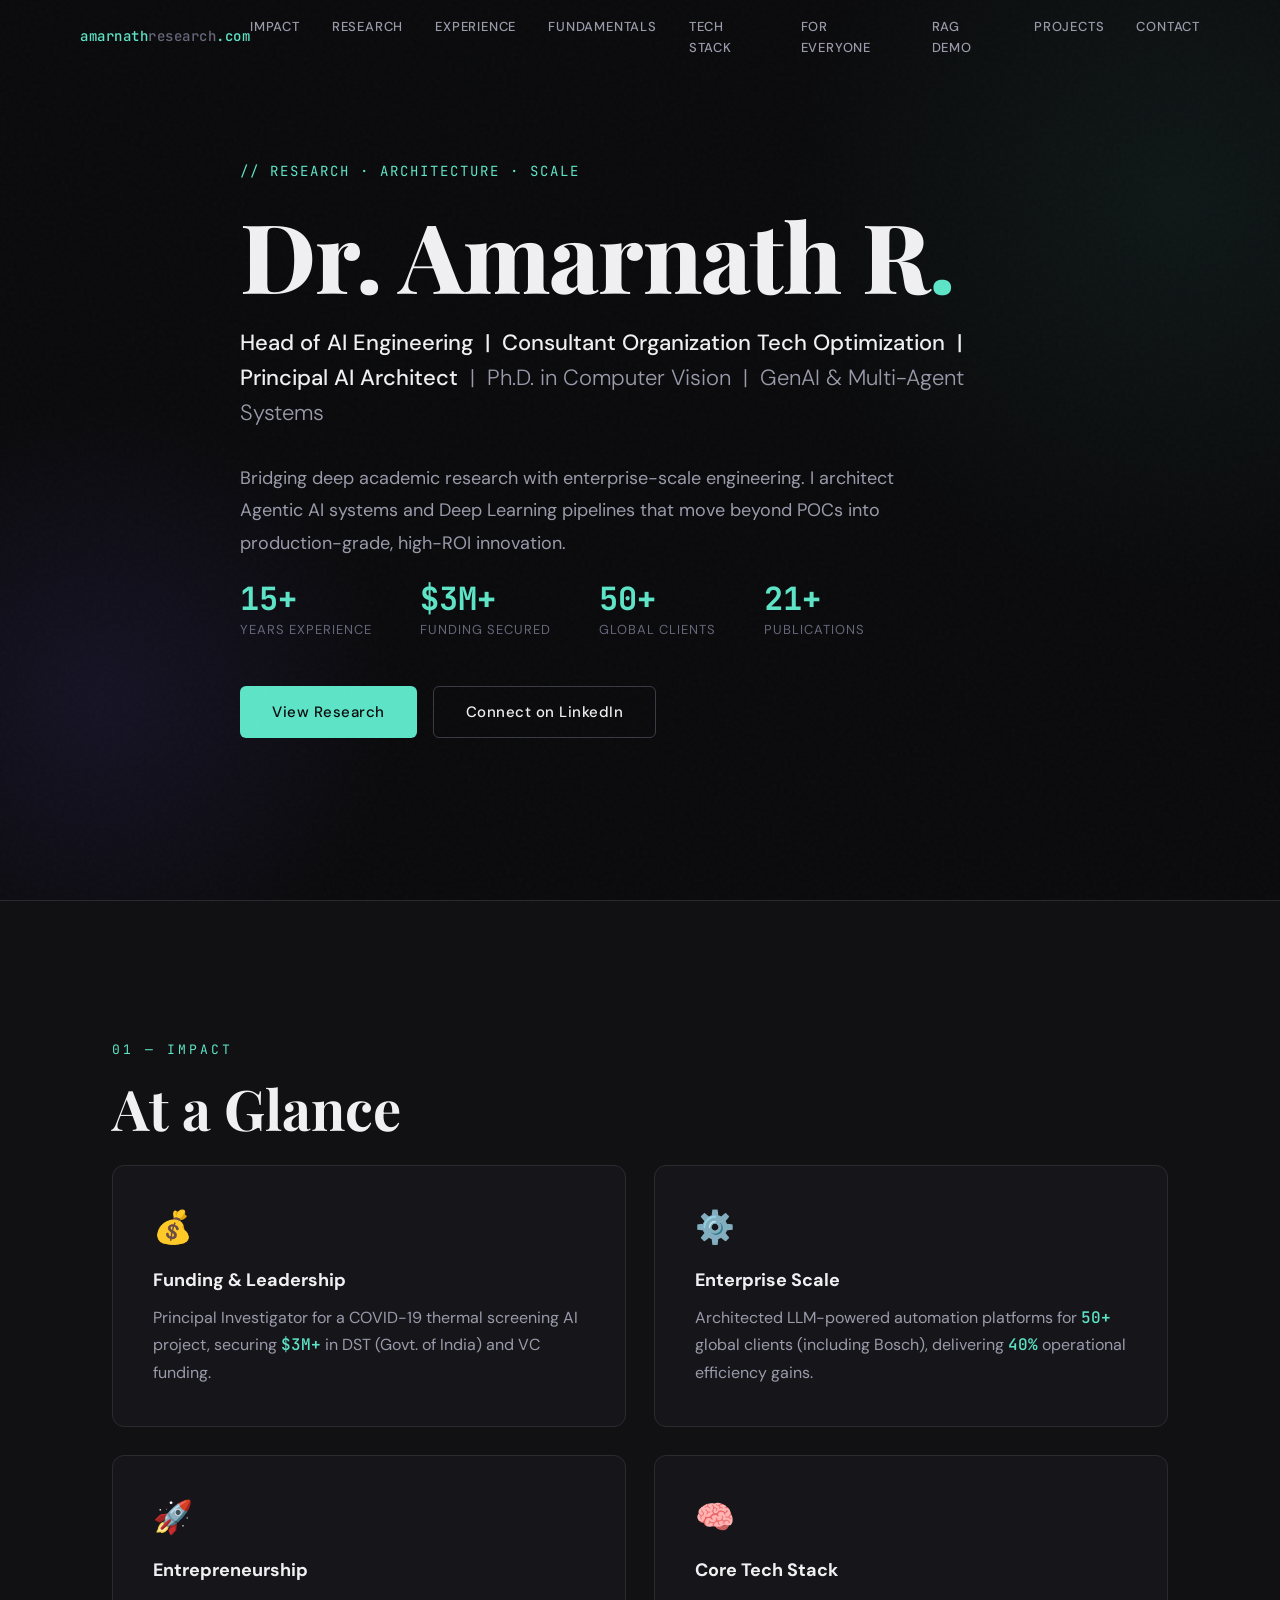
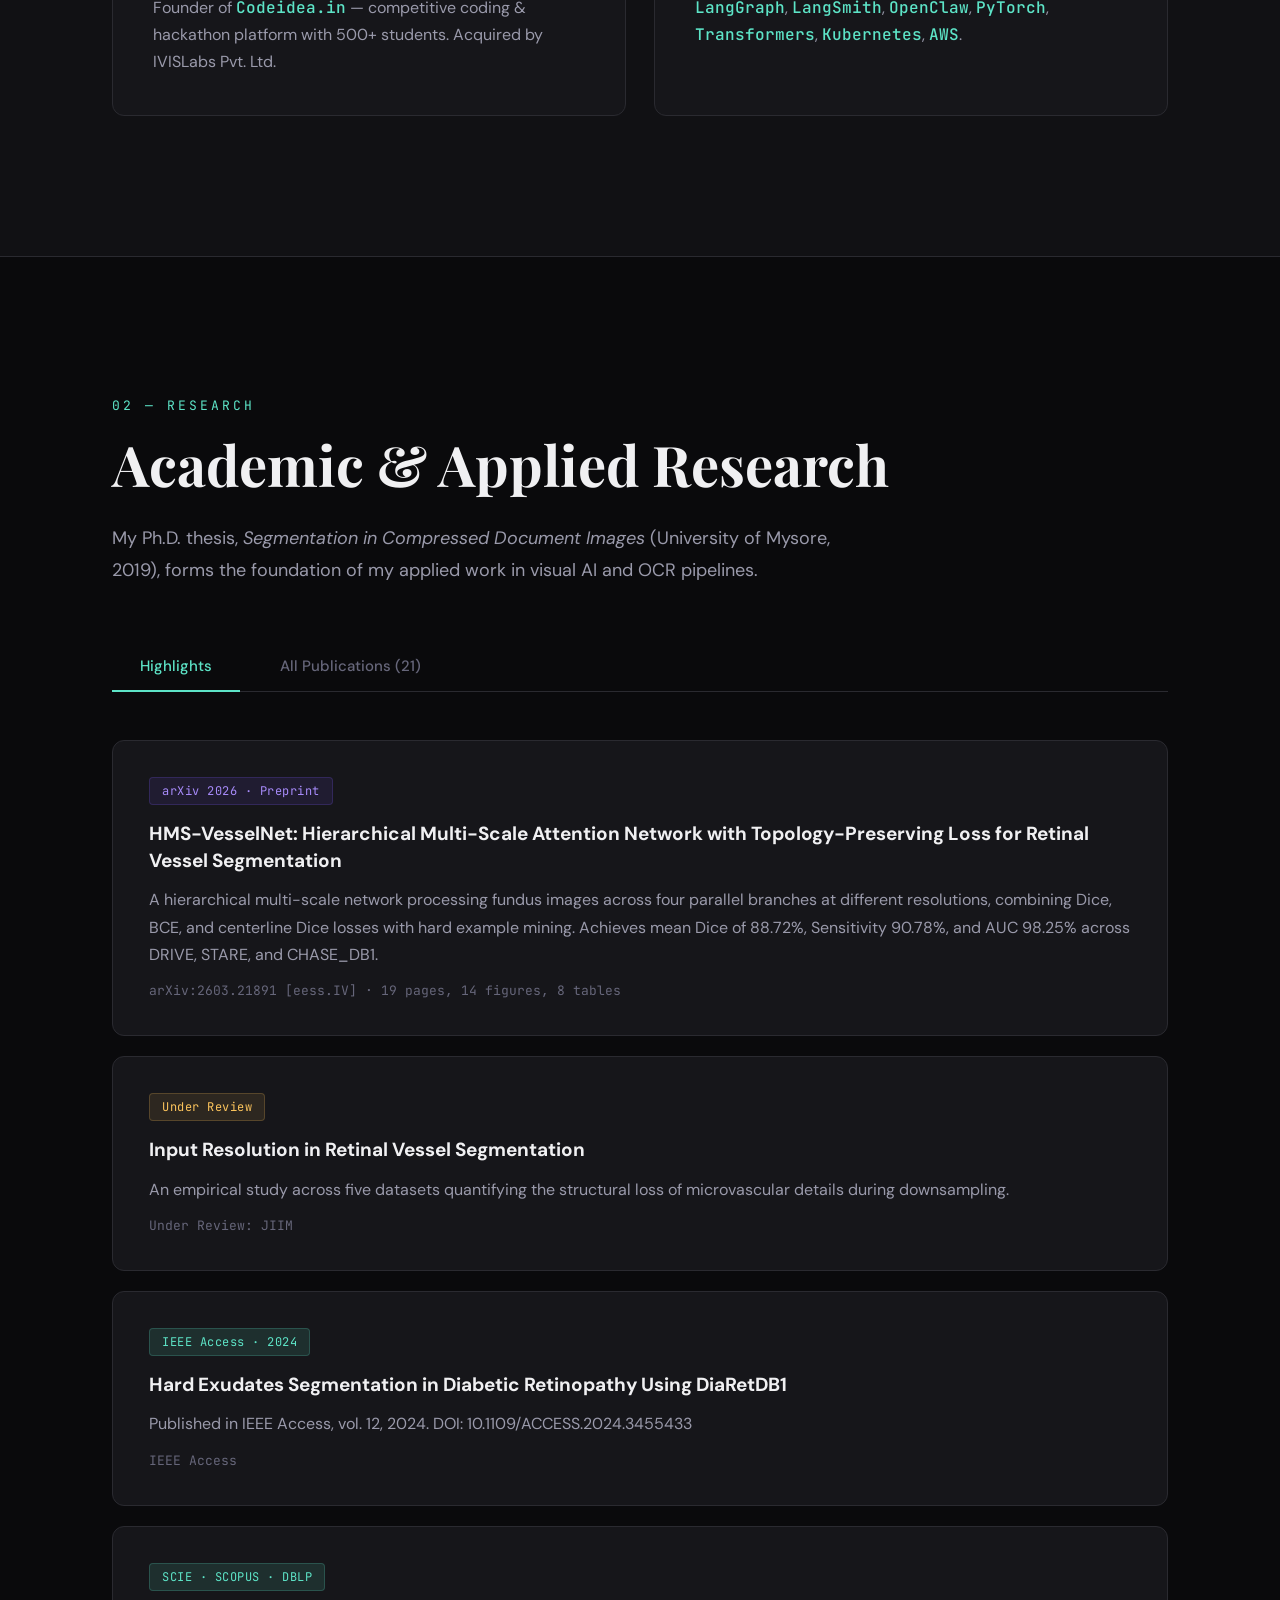
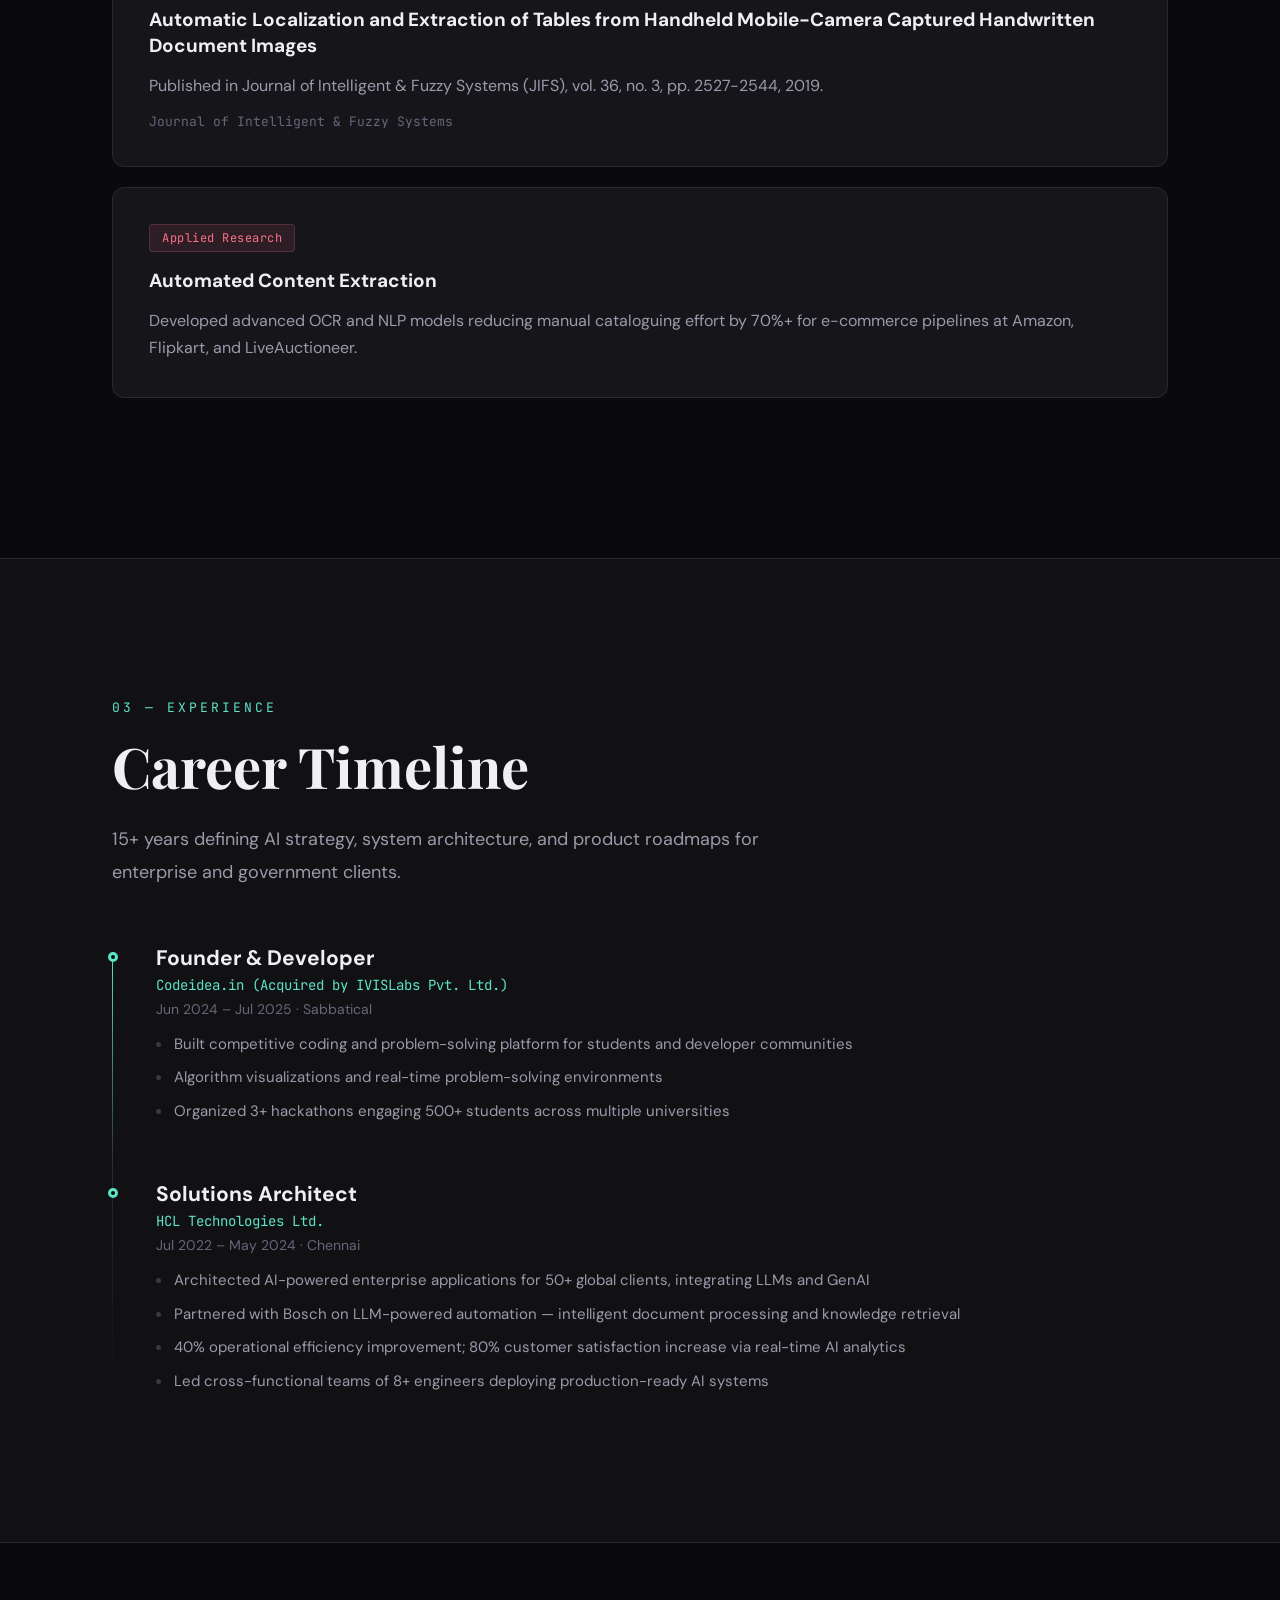
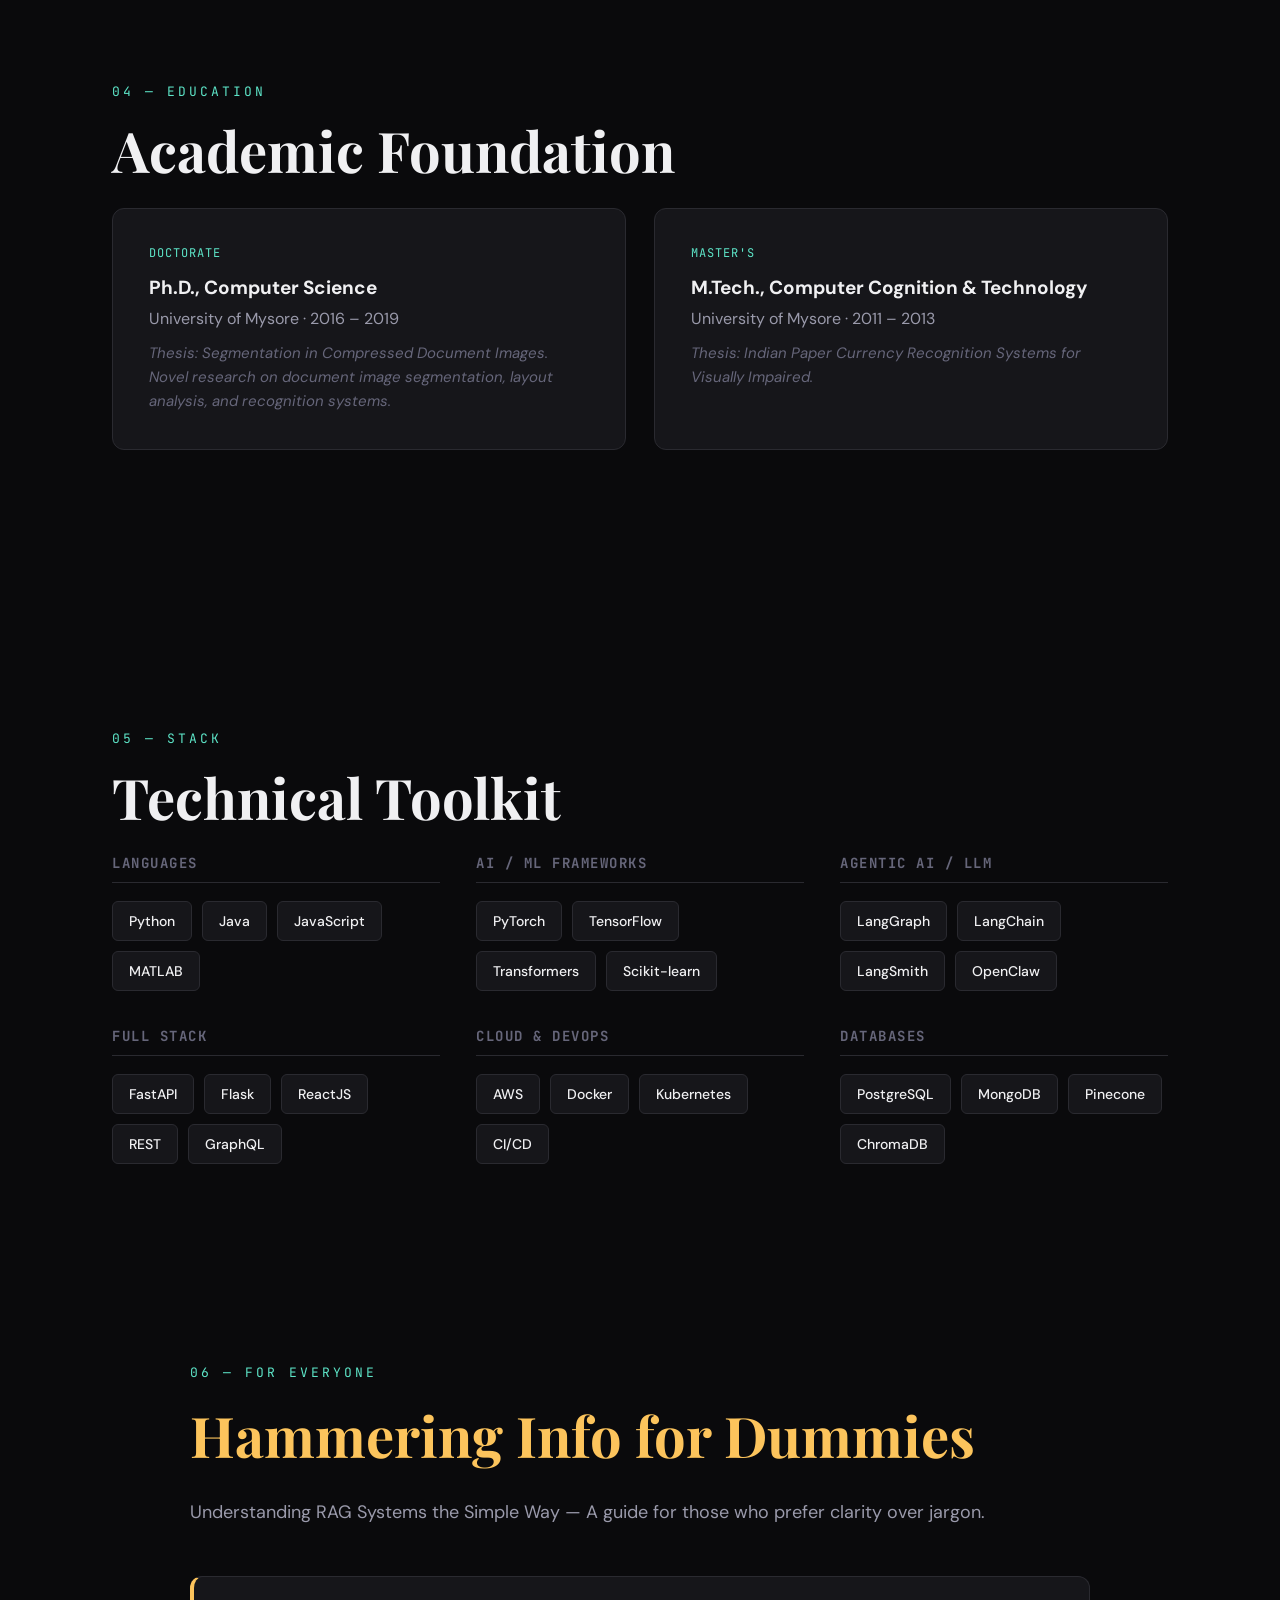
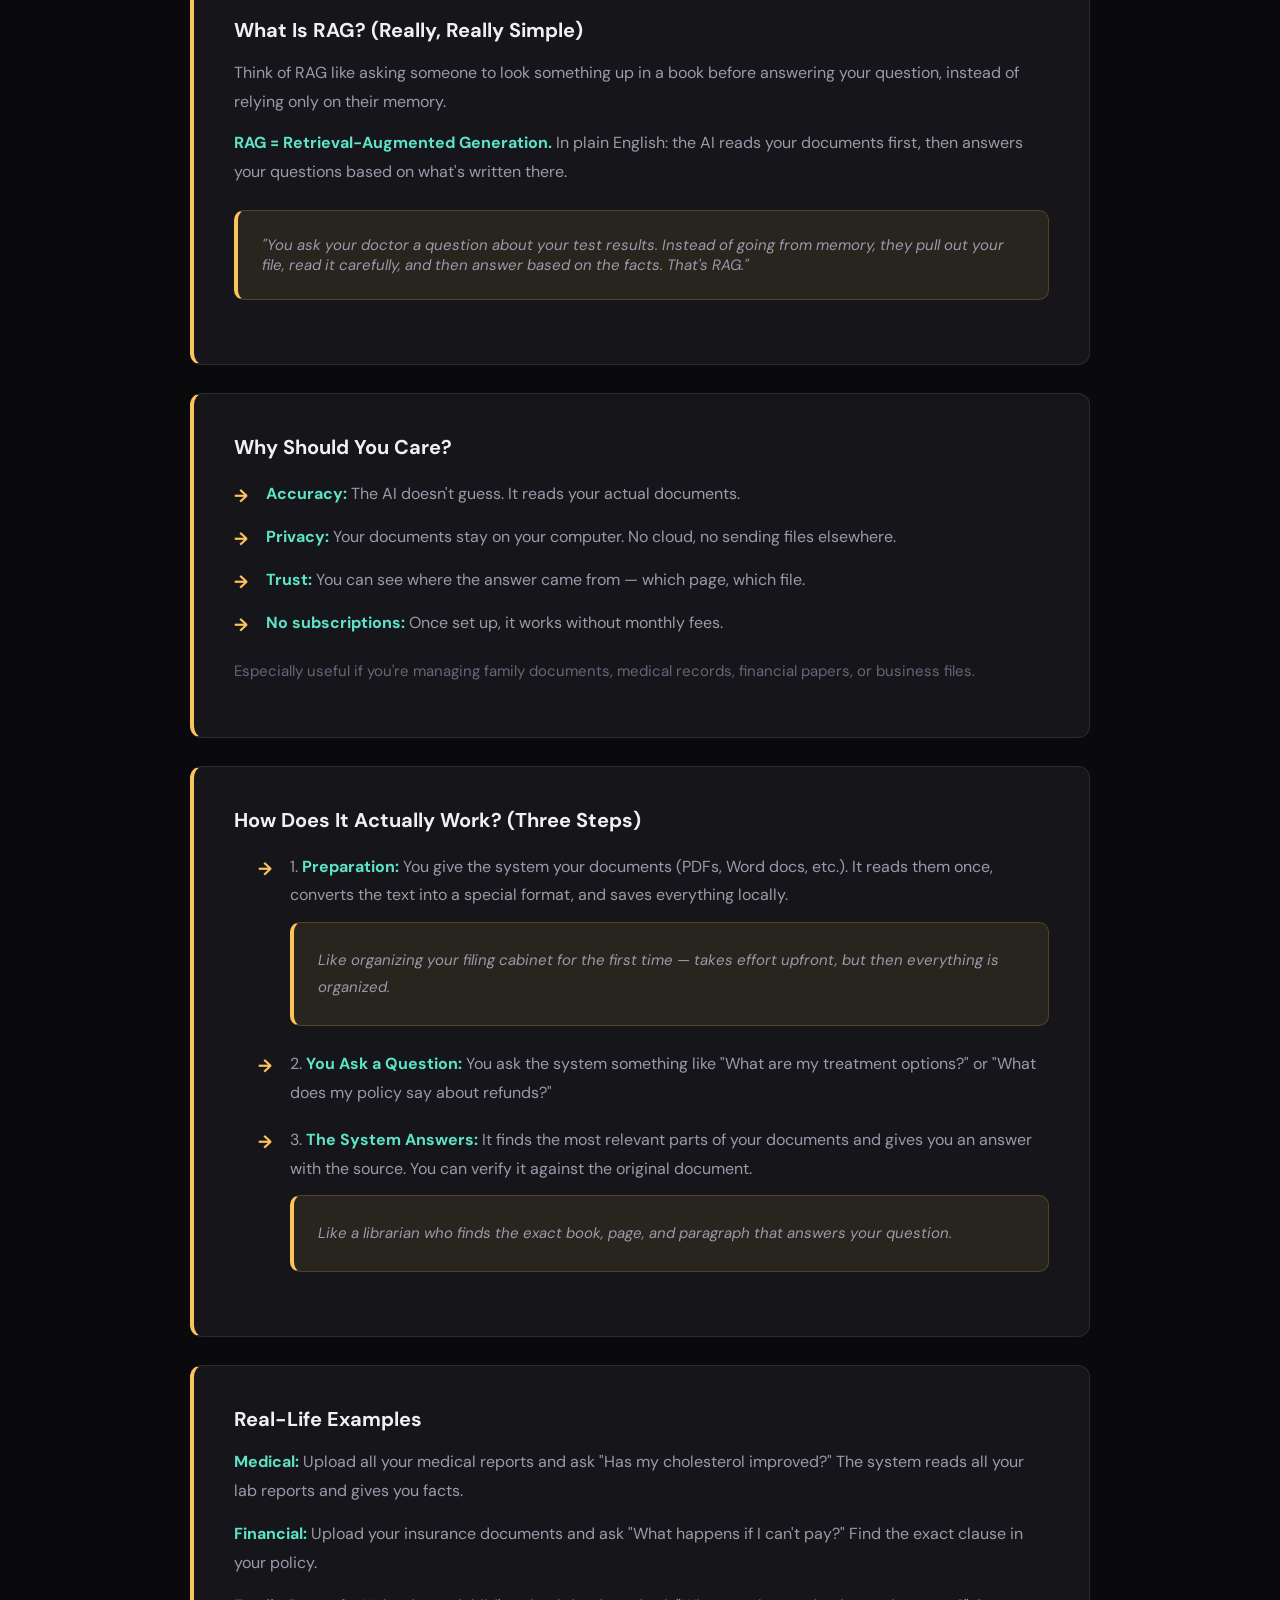
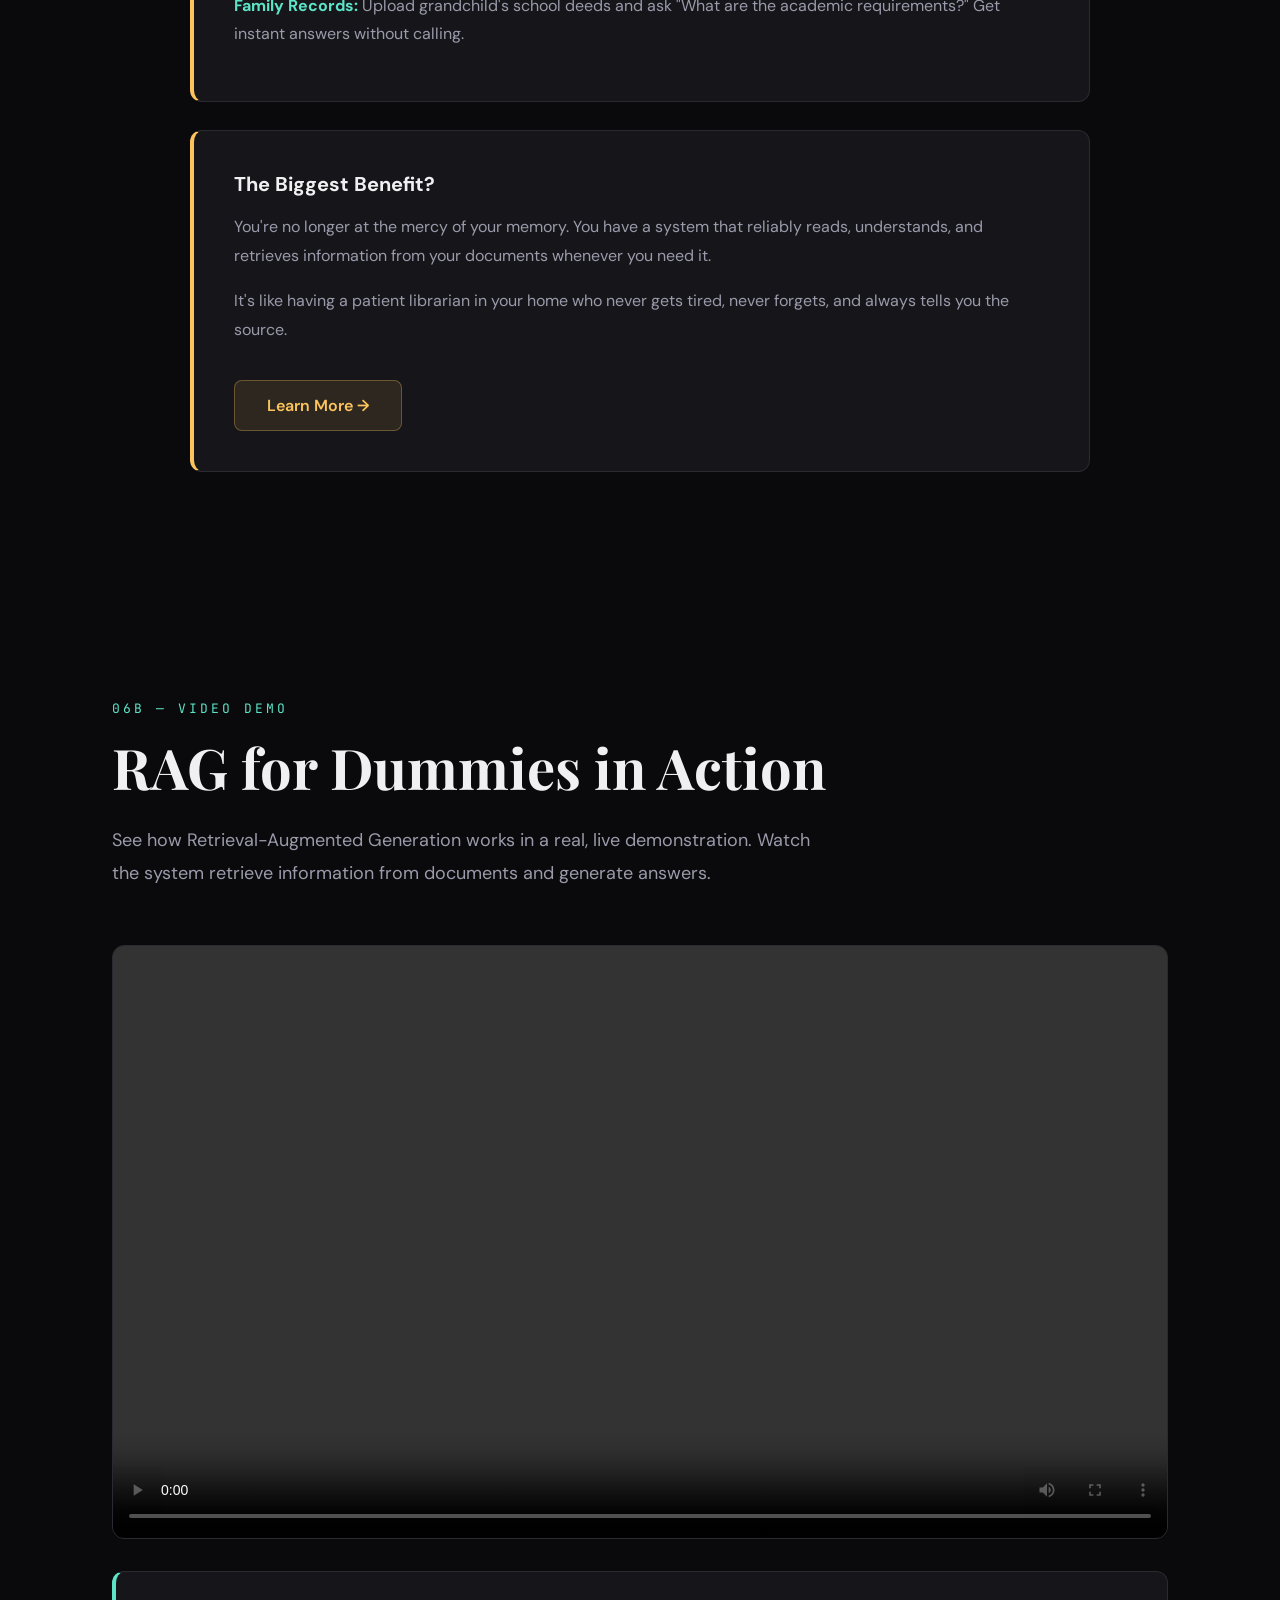
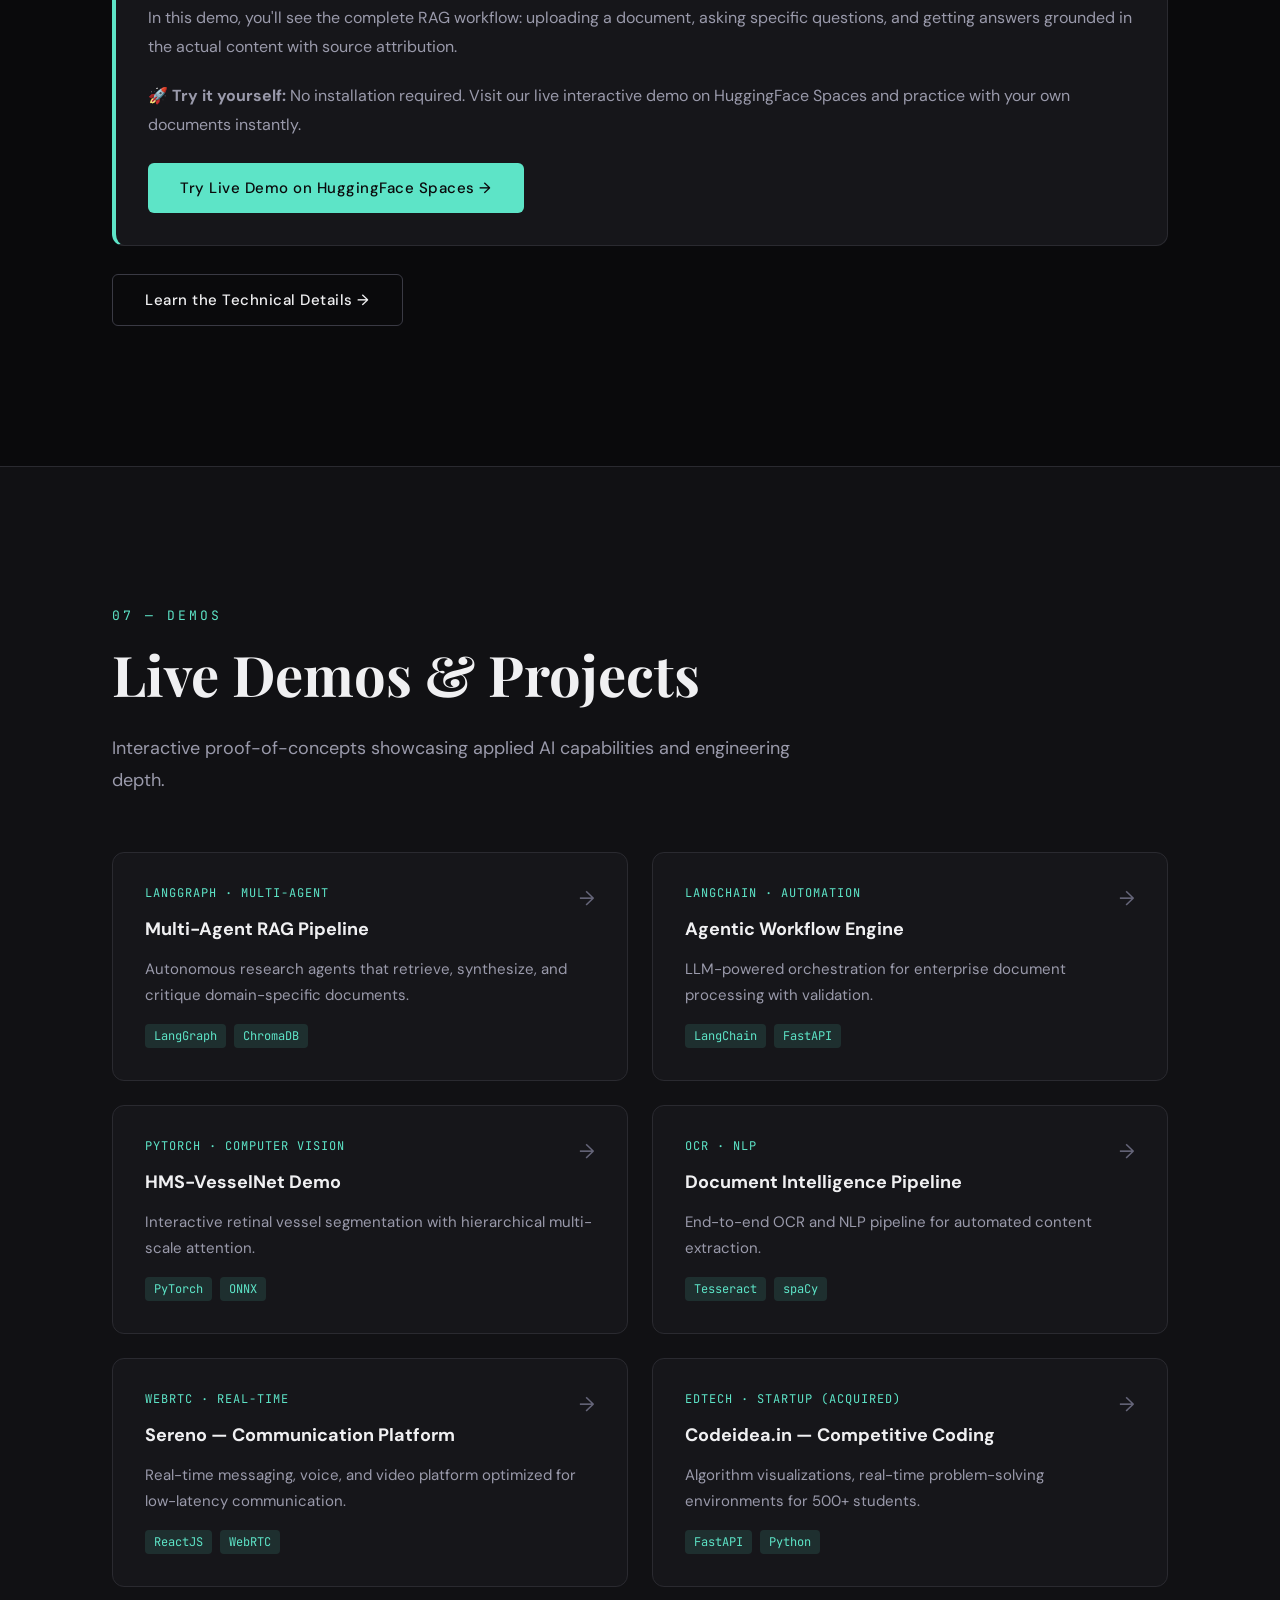
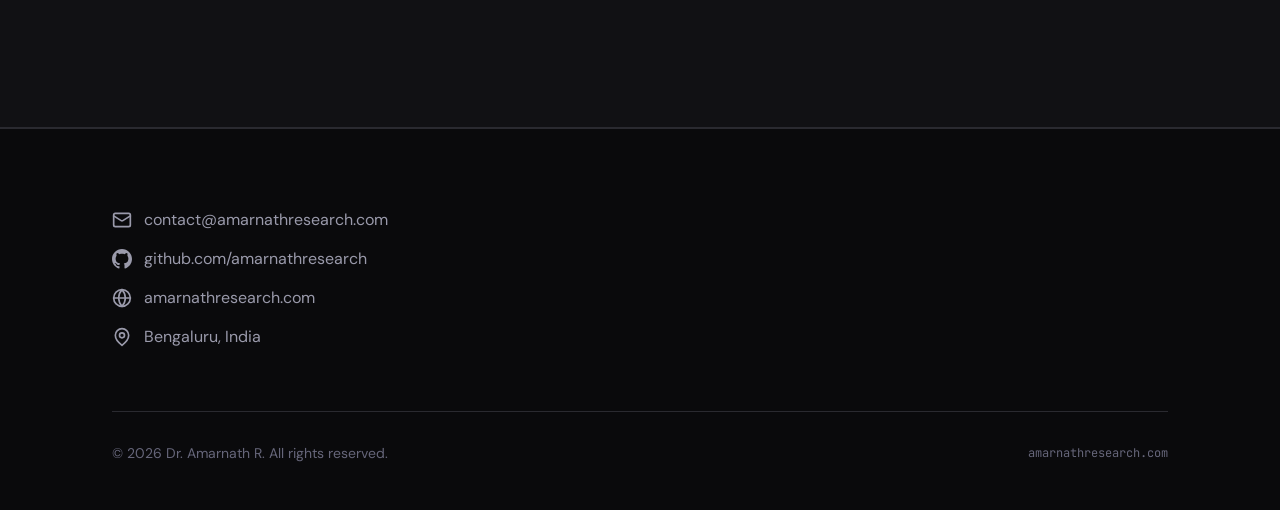
==== commit 4d1c16b9: "Move RAG project files to root for direct domain access" ====
--- a/index.html
+++ b/index.html
@@ -465,7 +465,8 @@
       <li><a href="#fundamentals" onclick="closeMenu()">Fundamentals</a></li>
       <li><a href="#techstack" onclick="closeMenu()">Tech Stack</a></li>
       <li><a href="#hammering" onclick="closeMenu()">For Everyone</a></li>
-      <li><a href="#demos" onclick="closeMenu()">Demos</a></li>
+      <li><a href="#rag-video" onclick="closeMenu()">RAG Demo</a></li>
+      <li><a href="#demos" onclick="closeMenu()">Projects</a></li>
       <li><a href="#contact" onclick="closeMenu()">Contact</a></li>
     </ul>
     <button class="nav-hamburger" id="hamburger" aria-label="Menu">
@@ -727,6 +728,7 @@
   </div>
 </section>
 
+
 <!-- HAMMERING INFO FOR DUMMIES -->
 <section class="hammer-section" id="hammering">
   <div class="container">
@@ -787,6 +789,38 @@
         <p style="margin-top: 16px;">It's like having a patient librarian in your home who never gets tired, never forgets, and always tells you the source.</p>
         <a href="/ragfordummy/" class="hammer-cta">Learn More →</a>
       </div>
+    </div>
+  </div>
+</section>
+
+<!-- RAG VIDEO DEMO -->
+<section id="rag-video">
+  <div class="container">
+    <div class="reveal">
+      <div class="section-label">06b &mdash; Video Demo</div>
+      <h2 class="section-heading">RAG for Dummies in Action</h2>
+      <p class="section-intro">See how Retrieval-Augmented Generation works in a real, live demonstration. Watch the system retrieve information from documents and generate answers.</p>
+    </div>
+    
+    <div class="reveal" style="position: relative; width: 100%; background: var(--bg-card); border: 1px solid var(--border); border-radius: 12px; overflow: hidden; aspect-ratio: 16/9; display: flex; align-items: center; justify-content: center;">
+      <video width="100%" height="100%" controls style="width: 100%; height: 100%; object-fit: cover;">
+        <source src="ragfordummy/final_demo.mp4" type="video/mp4">
+        Your browser does not support the video tag.
+      </video>
+    </div>
+
+    <div class="reveal" style="margin-top: 32px; padding: 32px; background: var(--bg-card); border: 1px solid var(--border); border-radius: 12px; border-left: 4px solid var(--accent);">
+      <p style="font-size: 16px; line-height: 1.8; color: var(--text-secondary); margin-bottom: 20px;">
+        In this demo, you'll see the complete RAG workflow: uploading a document, asking specific questions, and getting answers grounded in the actual content with source attribution.
+      </p>
+      <p style="font-size: 16px; line-height: 1.8; color: var(--text-secondary); margin-bottom: 24px;">
+        <strong>🚀 Try it yourself:</strong> No installation required. Visit our live interactive demo on HuggingFace Spaces and practice with your own documents instantly.
+      </p>
+      <a href="https://huggingface.co/spaces/amarnathresearch/rag-for-dummies" target="_blank" rel="noopener" class="btn btn-primary">Try Live Demo on HuggingFace Spaces →</a>
+    </div>
+
+    <div class="reveal" style="margin-top: 28px;">
+      <a href="/ragfordummy/" class="btn btn-outline" style="display: inline-block;">Learn the Technical Details →</a>
     </div>
   </div>
 </section>
